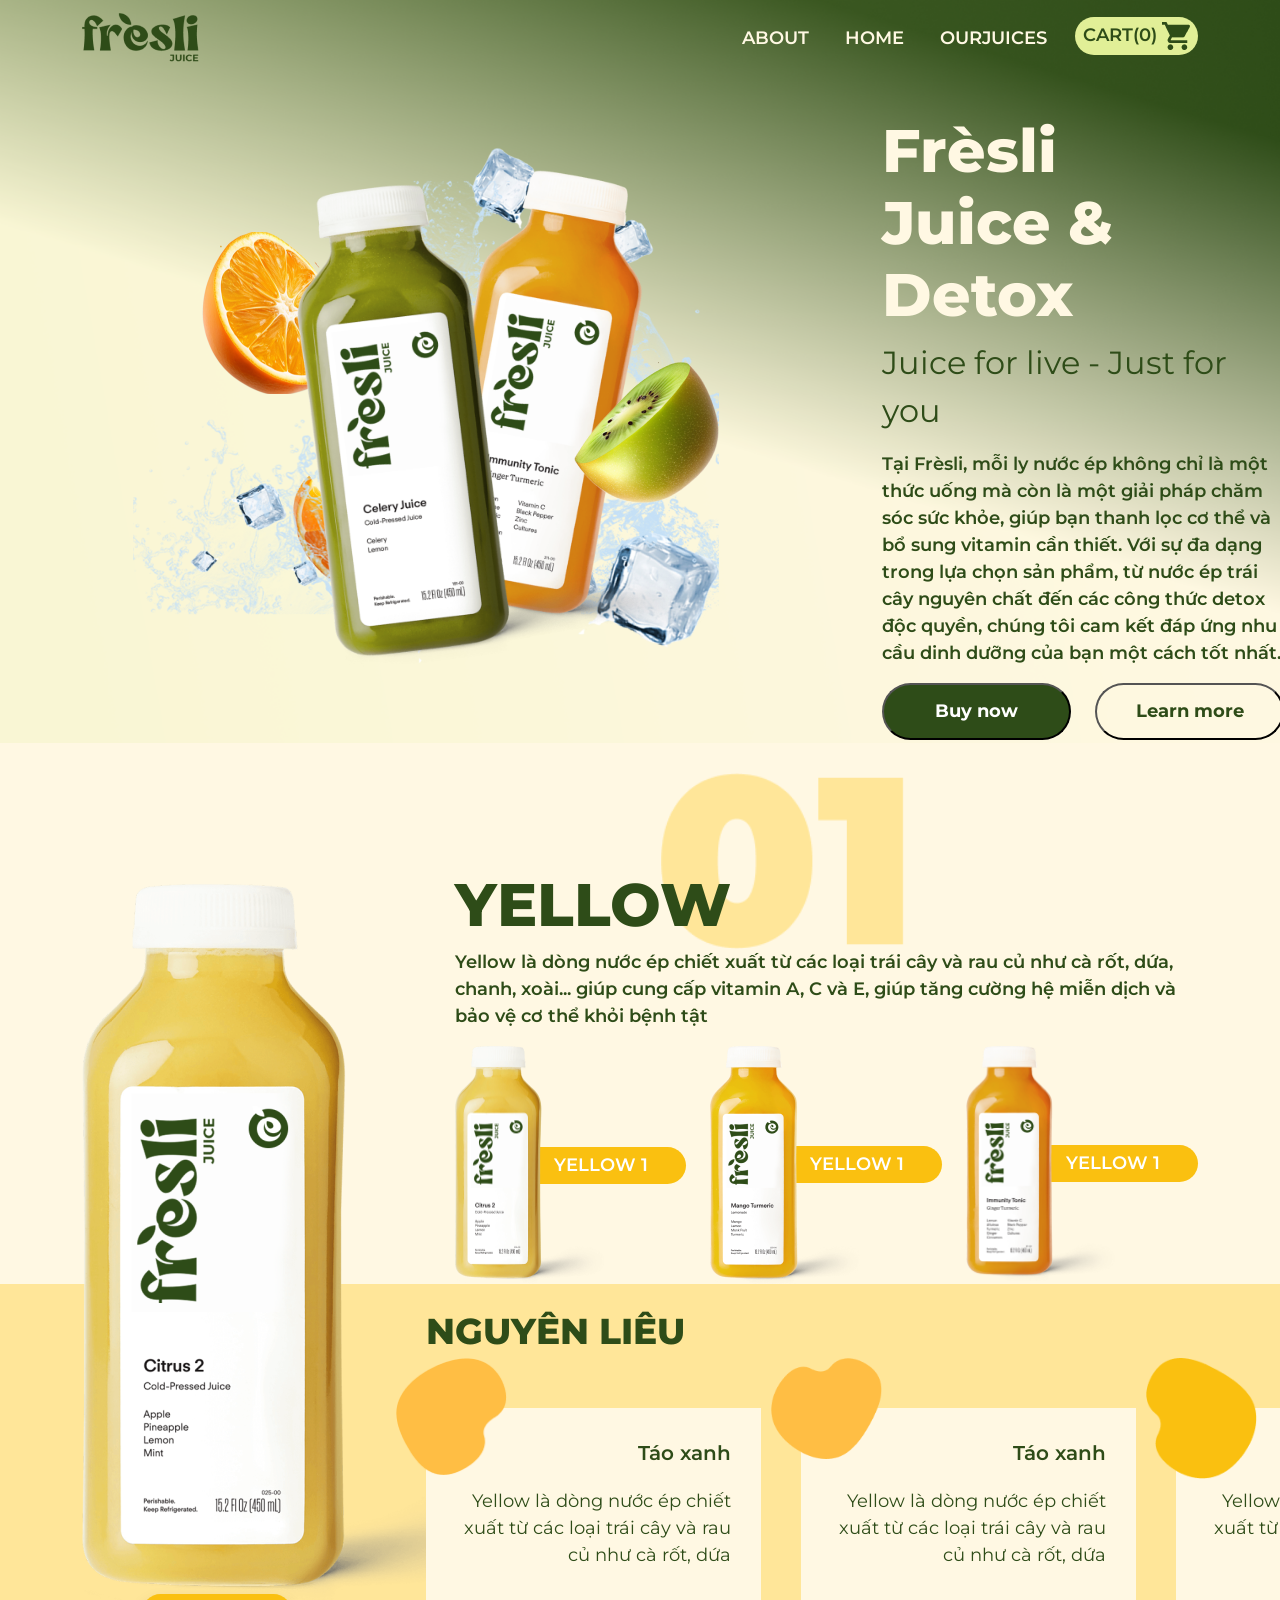
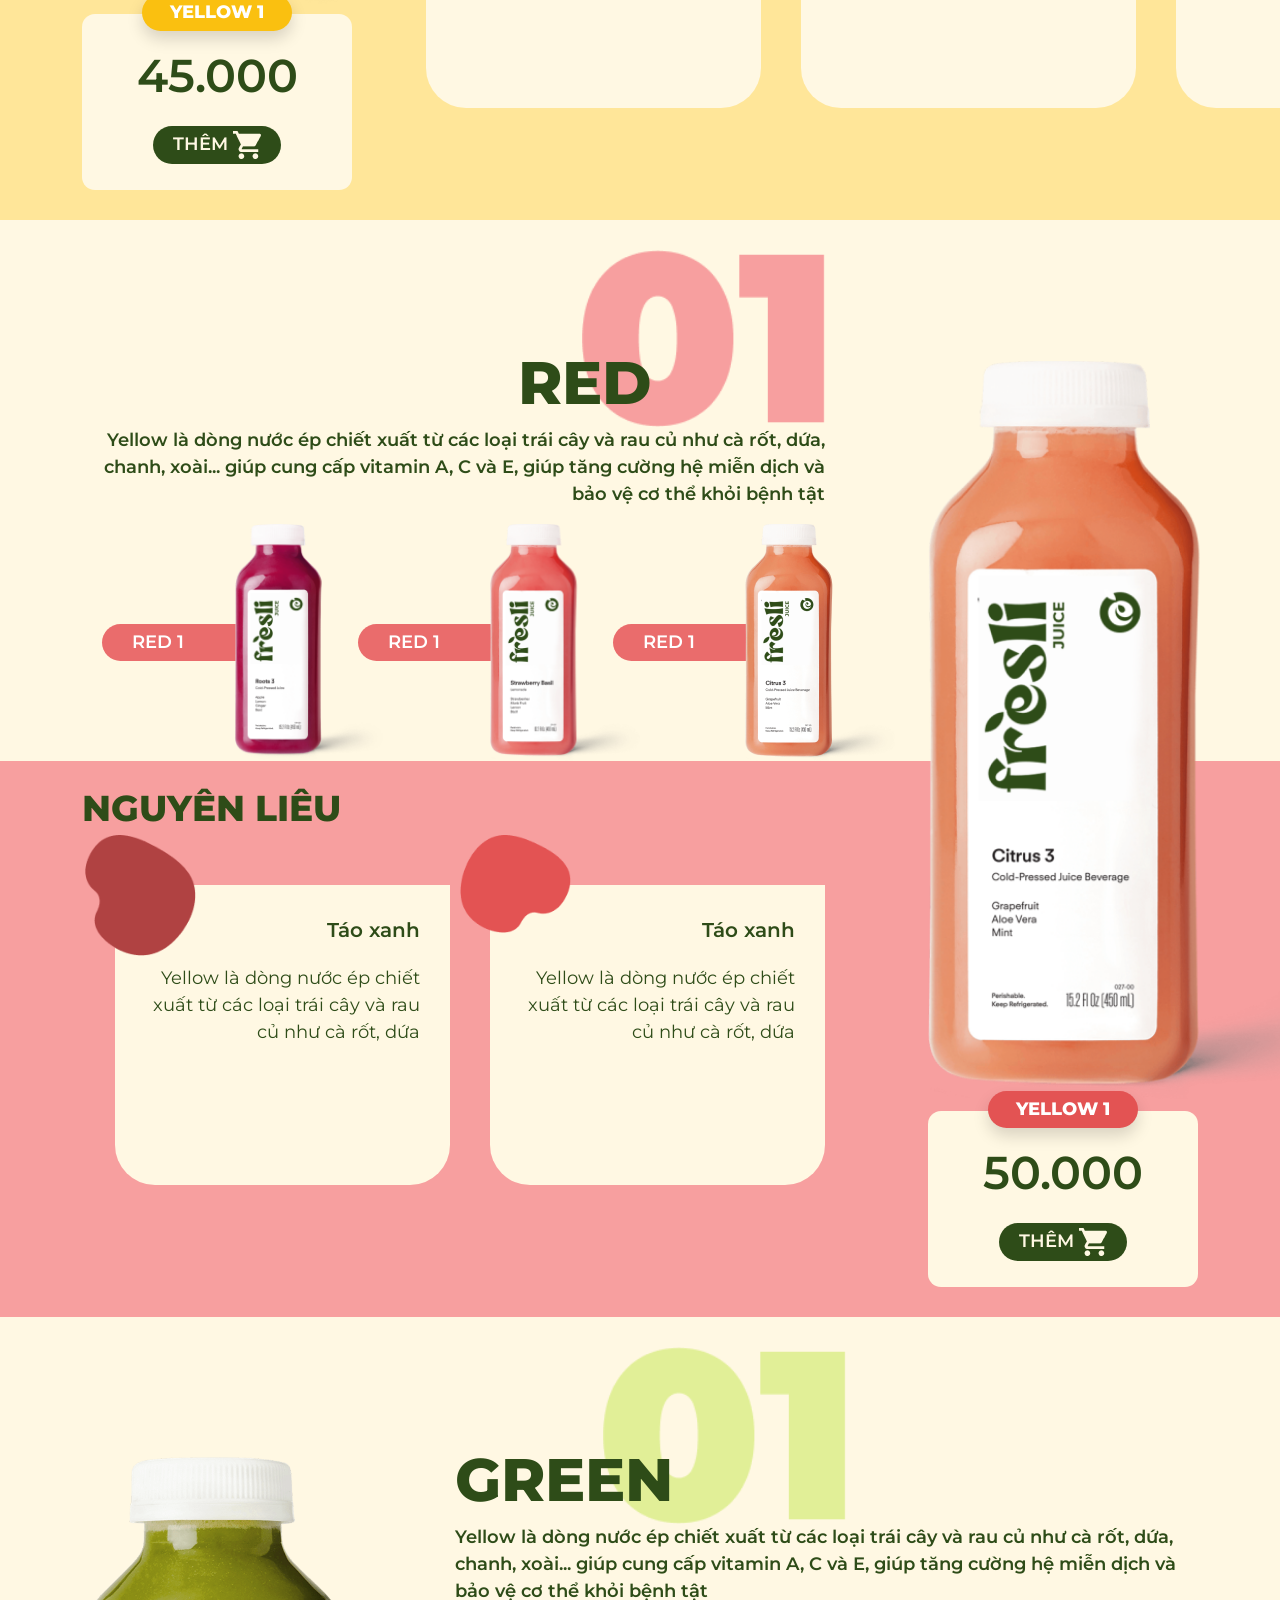
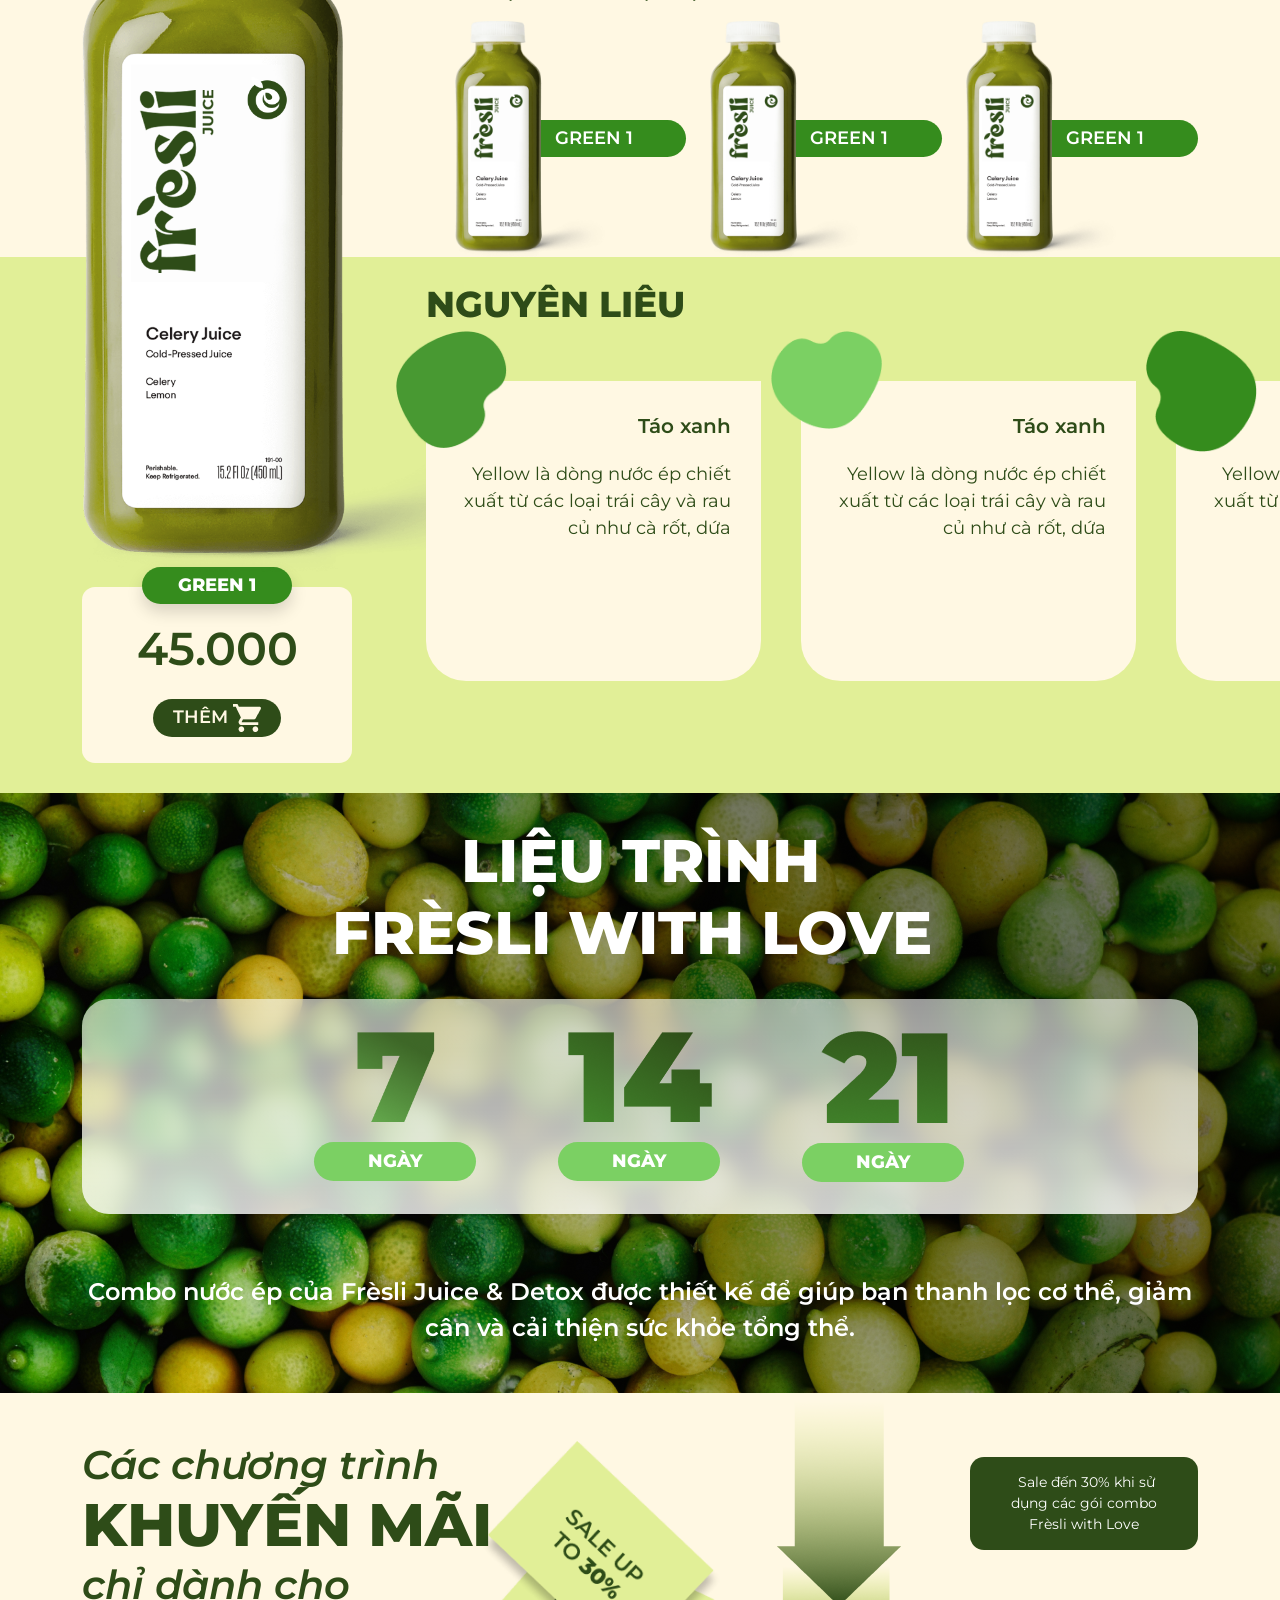
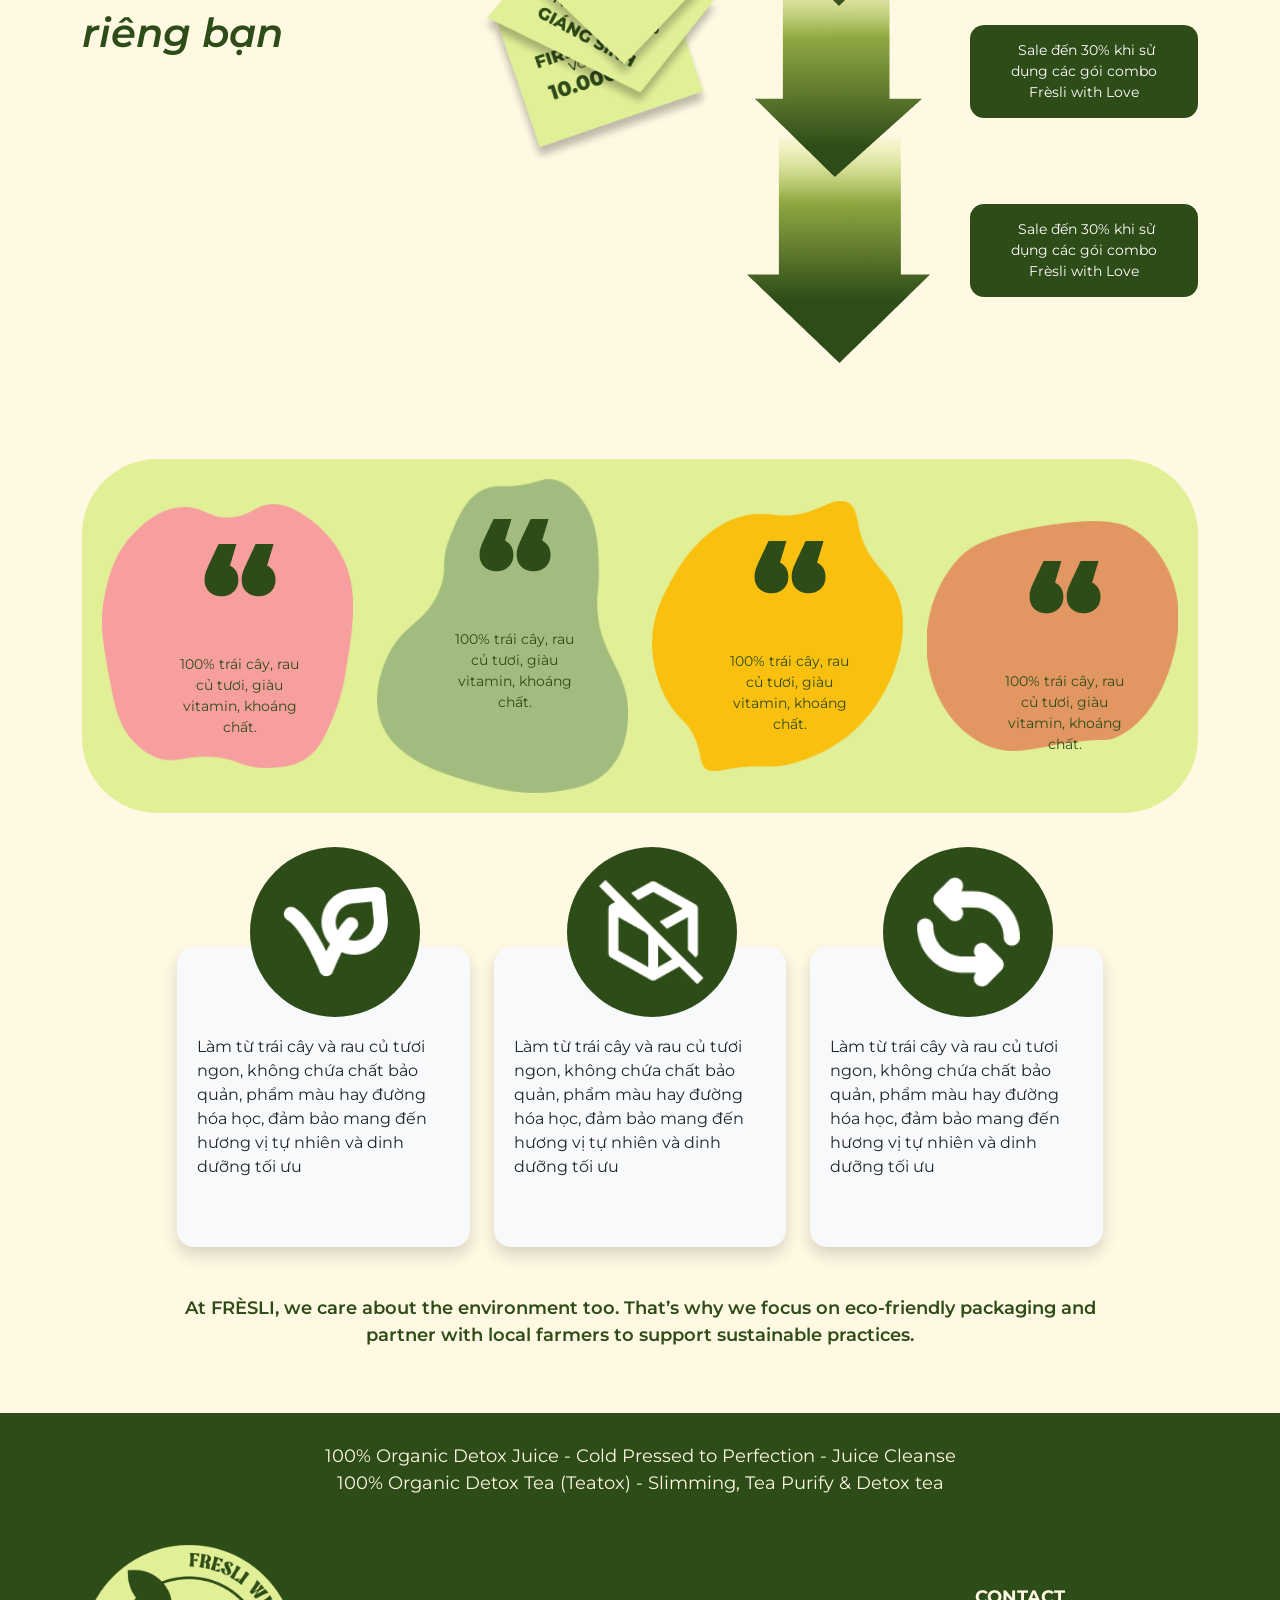
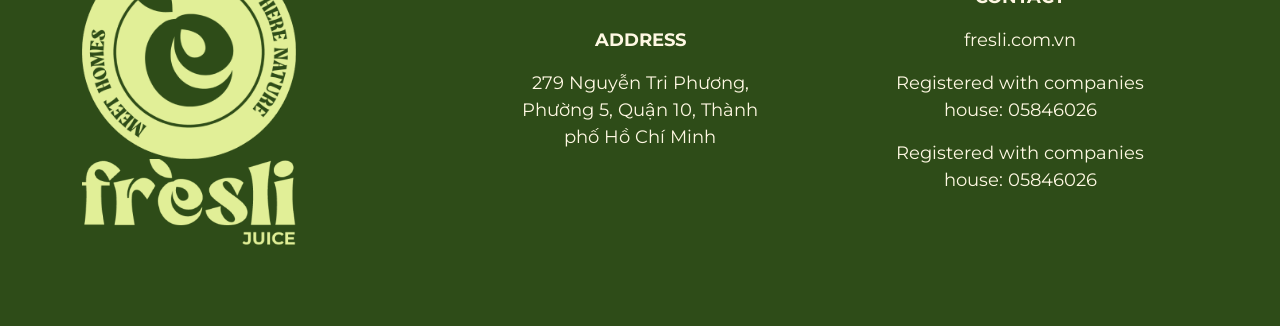
==== index.html @ 0f205dd7 "updated" ====
<!DOCTYPE html>
<html lang="en">
<head>
    <meta charset="UTF-8">
    <meta name="viewport" content="width=device-width, initial-scale=1.0">
    <title>Mỹ phẩm nam</title>
    <link
      href="https://cdnjs.cloudflare.com/ajax/libs/font-awesome/5.13.0/css/all.min.css"
      rel="stylesheet"
    />
    <link
      href="https://cdn.jsdelivr.net/npm/bootstrap@5.3.3/dist/css/bootstrap.min.css"
      rel="stylesheet"
    />
    <script src="https://cdn.jsdelivr.net/npm/bootstrap@5.3.3/dist/js/bootstrap.bundle.min.js"></script>
    <link rel="stylesheet" href="./style.css" />
</head>
<body>
  <header>
    <nav class="navbar navbar-expand-lg">
      <div class="container">
        <a class="navbar-brand" href="#">
          <img width="117" src="images/ic-logo.png">
        </a>
        <button class="navbar-toggler" type="button" data-bs-toggle="collapse" data-bs-target="#navbarSupportedContent" aria-controls="navbarSupportedContent" aria-expanded="false" aria-label="Toggle navigation">
          <span class="navbar-toggler-icon"></span>
        </button>
        <div class="collapse navbar-collapse" id="navbarSupportedContent">
          <ul class="navbar-nav me-auto mb-2 mb-lg-0">
          </ul>
          <form class="d-flex align-items-center">
            <ul class="navbar-nav me-auto mb-2 mb-lg-0">
              <li class="nav-item">
                <a class="nav-link" aria-current="page" href="#">ABOUT</a>
              </li>
              <li class="nav-item">
                <a class="nav-link" aria-current="page" href="#">HOME</a>
              </li>
              <li class="nav-item">
                <a class="nav-link" aria-current="page" href="#">OURJUICES</a>
              </li>
              <li class="nav-item">
                <a class="nav-link cart" aria-current="page" href="#">
                  CART(0) <img width="28" src="images/ic-cart.png"/>
                </a>
              </li>
            </ul>
          </form>
        </div>
      </div>
    </nav>
    <div class="container">
      <div class="banner">
        <div class="position-relative banner-img">
          <img class="img-banner-1" src="images/cam 3.png">
          <img class="img-banner-2" src="images/cam 1 1.png">
          <img class="img-banner-3" src="images/đá 1.png">
          <img class="img-banner-4" src="images/cam-1.png">
          <img class="img-banner-5" src="images/xanh-1.png">
          <img class="img-banner-6" src="images/kiwi 1.png">
        </div>
        <div class="banner-content">
            <h1 class="heading">
              Frèsli <br>
              Juice & Detox
            </h1>
            <p class="title">Juice for live - Just for you</p>
            <p class="text">Tại Frèsli, mỗi ly nước ép không chỉ là một thức uống mà còn là một giải pháp chăm sóc sức khỏe, giúp bạn thanh lọc cơ thể và bổ sung vitamin cần thiết. Với sự đa dạng trong lựa chọn sản phẩm, từ nước ép trái cây nguyên chất đến các công thức detox độc quyền, chúng tôi cam kết đáp ứng nhu cầu dinh dưỡng của bạn một cách tốt nhất.</p>
            <div class="mt-3">
              <div class="d-flex align-items-center justify-content-center">
                <button class="buynow">Buy now</button>
                <button class="ms-4 learnmore">Learn more</button>
              </div>
            </div>
          </div>
      </div>
    </div>
  </header>
  <main>
    <!-- yellow -->
    <section class="bg-primary-default">
      <div class="container">
        <div class="yellow-row">
          <div></div>
          <div class="yellow-right">
            <div class="d-flex align-items-end">
              <h3 class="section-title">YELLOW</h3>
              <img width="243" src="images/01.png">
            </div>
            <p class="text">Yellow là dòng nước ép chiết xuất từ các loại trái cây và rau củ như cà rốt, dứa, chanh, xoài... giúp cung cấp vitamin A, C và E, giúp tăng cường hệ miễn dịch và bảo vệ cơ thể khỏi bệnh tật</p>
            <div class="row">
              <div class="col-md-4">
                <div class="d-flex align-items-center yl-yl-bot">
                  <img class="position-relative" src="images/vàng 1 2.png">
                  <div class="yl-title-text">YELLOW 1</div>
                </div>
              </div>
              <div class="col-md-4">
                <div class="d-flex align-items-center yl-yl-bot">
                  <img class="position-relative" src="images/vàng 3.png">
                  <div class="yl-title-text">YELLOW 1</div>
                </div>
              </div>
              <div class="col-md-4">
                <div class="d-flex align-items-center yl-yl-bot">
                  <img class="position-relative" src="images/cam 8.png">
                  <div class="yl-title-text">YELLOW 1</div>
                </div>
              </div>
            </div>
          </div>
        </div>
      </div>
    </section>
    <section style="background-color: #FFE699;">
      <div  class="container">
        <div class="yellow-row">
          <div class="position-relative">
            <div  class="yl-left-img">
              <img width="454" src="images/vàng 1 1.png">
            </div>
            <div class="yellow-left text">
              <p class="title shadow">YELLOW 1</p>
              <p class="number">45.000</p>
              <p class="yl-cart">THÊM <img width="28" src="images/ic-cart-1.png"></p>
            </div>
          </div>
          <div class="yellow-right-bot">
            <div class="yl-r-b-title">NGUYÊN LIÊU</div>
            <div class="yl-r-b-row">
              <div class="yl-r-b-col">
                <div class="yl-r-b-item position-relative">
                  <img src="images/yl-1.png">
                  <div class="label">Táo xanh</div>
                  <div class="value">
                    Yellow là dòng nước ép chiết xuất từ các loại trái cây và rau củ như cà rốt, dứa
                  </div>
                </div>
              </div>
              <div class="yl-r-b-col">
                <div class="yl-r-b-item position-relative">
                  <img src="images/yl-2.png">
                  <div class="label">Táo xanh</div>
                  <div class="value">
                    Yellow là dòng nước ép chiết xuất từ các loại trái cây và rau củ như cà rốt, dứa
                  </div>
                </div>
              </div>
              <div class="yl-r-b-col">
                <div class="yl-r-b-item position-relative">
                  <img src="images/yl-3.png">
                  <div class="label">Táo xanh</div>
                  <div class="value">
                    Yellow là dòng nước ép chiết xuất từ các loại trái cây và rau củ như cà rốt, dứa
                  </div>
                </div>
              </div>
            </div>
          </div>
        </div>
      </div>
    </section>

    <!-- red -->
    <section class="bg-primary-default">
      <div class="container">
        <div class="red-row">
          <div class="red-right">
            <div class="d-flex align-items-end justify-content-end">
              <h3 class="section-title">RED</h3>
              <img width="243" src="images/01-1.png">
            </div>
            <p class="text text-end">Yellow là dòng nước ép chiết xuất từ các loại trái cây và rau củ như cà rốt, dứa, chanh, xoài... giúp cung cấp vitamin A, C và E, giúp tăng cường hệ miễn dịch và bảo vệ cơ thể khỏi bệnh tật</p>
            <div class="row">
              <div class="col-md-4">
                <div class="d-flex align-items-center justify-content-end rl-rl-bot">
                  <div class="rl-title-text">RED 1</div>
                  <img class="position-relative" src="images/roots3.png">
                </div>
              </div>
              <div class="col-md-4">
                <div class="d-flex align-items-center justify-content-end rl-rl-bot">
                  <div class="rl-title-text">RED 1</div>
                  <img class="position-relative" src="images/hồng.png">
                </div>
              </div>
              <div class="col-md-4">
                <div class="d-flex align-items-center justify-content-end rl-rl-bot">
                  <div class="rl-title-text">RED 1</div>
                  <img class="position-relative" src="images/hồng nhạt (1).png">
                </div>
              </div>
            </div>
          </div>
          <div></div>
        </div>
      </div>
    </section>
    <section style="background-color: #F79F9F;">
      <div  class="container">
        <div class="red-row">
          <div class="red-right-bot">
            <div class="rl-r-b-title">NGUYÊN LIÊU</div>
            <div class="rl-r-b-row">
              <div class="rl-r-b-col">
                <div class="rl-r-b-item position-relative">
                  <img src="images/rl-2.png">
                  <div class="label">Táo xanh</div>
                  <div class="value">
                    Yellow là dòng nước ép chiết xuất từ các loại trái cây và rau củ như cà rốt, dứa
                  </div>
                </div>
              </div>
              <div class="rl-r-b-col">
                <div class="rl-r-b-item position-relative">
                  <img src="images/rl-1.png">
                  <div class="label">Táo xanh</div>
                  <div class="value">
                    Yellow là dòng nước ép chiết xuất từ các loại trái cây và rau củ như cà rốt, dứa
                  </div>
                </div>
              </div>
              <div class="rl-r-b-col">
                <div class="rl-r-b-item position-relative">
                  <div class="label">Táo xanh</div>
                  <div class="value">
                    Yellow là dòng nước ép chiết xuất từ các loại trái cây và rau củ như cà rốt, dứa
                  </div>
                </div>
              </div>
            </div>
          </div>
          <div class="position-relative">
            <div  class="yl-left-img">
              <img width="414" src="images/hồng nhạt.png">
            </div>
            <div class="red-left text">
              <p class="title shadow">YELLOW 1</p>
              <p class="number">50.000</p>
              <p class="yl-cart">THÊM <img width="28" src="images/ic-cart-1.png"></p>
            </div>
          </div>
        </div>
      </div>
    </section>
    
    <!-- green -->
    <section class="bg-primary-default">
      <div class="container">
        <div class="yellow-row">
          <div></div>
          <div class="yellow-right">
            <div class="d-flex align-items-end">
              <h3 class="section-title">GREEN</h3>
              <img width="243" src="images/01-2.png">
            </div>
            <p class="text">Yellow là dòng nước ép chiết xuất từ các loại trái cây và rau củ như cà rốt, dứa, chanh, xoài... giúp cung cấp vitamin A, C và E, giúp tăng cường hệ miễn dịch và bảo vệ cơ thể khỏi bệnh tật</p>
            <div class="row">
              <div class="col-md-4">
                <div class="d-flex align-items-center yl-yl-bot">
                  <img class="position-relative" src="images/xanh 1.png">
                  <div class="gr-title-text">GREEN 1</div>
                </div>
              </div>
              <div class="col-md-4">
                <div class="d-flex align-items-center yl-yl-bot">
                  <img class="position-relative" src="images/xanh 1.png">
                  <div class="gr-title-text">GREEN 1</div>
                </div>
              </div>
              <div class="col-md-4">
                <div class="d-flex align-items-center yl-yl-bot">
                  <img class="position-relative" src="images/xanh 1.png">
                  <div class="gr-title-text">GREEN 1</div>
                </div>
              </div>
            </div>
          </div>
        </div>
      </div>
    </section>
    <section style="background-color: #E1EF97;">
      <div  class="container">
        <div class="yellow-row">
          <div class="position-relative">
            <div  class="yl-left-img">
              <img width="454" src="images/xanh 1.png">
            </div>
            <div class="yellow-left text">
              <p class="title shadow" style="background-color: #358C1D;">GREEN 1</p>
              <p class="number">45.000</p>
              <p class="yl-cart">THÊM <img width="28" src="images/ic-cart-1.png"></p>
            </div>
          </div>
          <div class="yellow-right-bot">
            <div class="yl-r-b-title">NGUYÊN LIÊU</div>
            <div class="yl-r-b-row">
              <div class="yl-r-b-col">
                <div class="yl-r-b-item position-relative">
                  <img src="images/gr-1.png">
                  <div class="label">Táo xanh</div>
                  <div class="value">
                    Yellow là dòng nước ép chiết xuất từ các loại trái cây và rau củ như cà rốt, dứa
                  </div>
                </div>
              </div>
              <div class="yl-r-b-col">
                <div class="yl-r-b-item position-relative">
                  <img src="images/gr-2.png">
                  <div class="label">Táo xanh</div>
                  <div class="value">
                    Yellow là dòng nước ép chiết xuất từ các loại trái cây và rau củ như cà rốt, dứa
                  </div>
                </div>
              </div>
              <div class="yl-r-b-col">
                <div class="yl-r-b-item position-relative">
                  <img src="images/gr-3.png">
                  <div class="label">Táo xanh</div>
                  <div class="value">
                    Yellow là dòng nước ép chiết xuất từ các loại trái cây và rau củ như cà rốt, dứa
                  </div>
                </div>
              </div>
            </div>
          </div>
        </div>
      </div>
    </section>
    <section>
      <div class="bg-love">
        <div class="container">
          <h2>Liệu trình <br>
            Frèsli with Love </h2>
            <div class="love-w">
              <div class="love-w-row">
                <div class="love-w-col text-center">
                  <div class="date-number">
                    <img src="images/7.png">
                  </div>
                  <div class="date-txt">NGÀY</div>
                </div>
                <div class="love-w-col text-center">
                  <div class="date-number">
                    <img src="images/14.png"></div>
                  <div class="date-txt">NGÀY</div>
                </div>
                <div class="love-w-col text-center">
                  <div class="date-number">
                    <img src="images/21.png"></div>
                  <div class="date-txt">NGÀY</div>
                </div>
              </div>
            </div>
          <p>Combo nước ép của Frèsli Juice & Detox được thiết kế để giúp bạn thanh lọc cơ thể, giảm cân và cải thiện sức khỏe tổng thể.</p>

        </div>
      </div>
    </section>
    <section style="background-color: #FFF8E3;">
      <div class="container pt-5 pb-5">
        <div class="row">
          <div class="col-md-7 d-flex justify-content-between">
            <h2 class="sale-title">
              Các chương trình <br>
              <span>khuyến mãi </span><br>
              chỉ dành cho <br>
              riêng bạn
            </h2>
              <div class="position-relative sale-img">
              <img class="sale-1" src="images/Group 88.png">
              <img class="sale-2" src="images/Group 89.png">
              <img class="sale-3" src="images/Group 90.png">
            </div>
          </div>
          <div class="col-md-5">
            <div class="sale-right-item">
              <div class="text-center">
                <img class="position-relative" style="z-index: 3;" width="124" src="images/Vector (5).png">
              </div>
              <div class="content">
                 Sale đến 30% khi sử dụng các gói combo Frèsli with Love
              </div>
            </div>
            <div class="sale-right-item">
              <div class="text-center">
                <img class="position-relative" style="z-index: 2;" width="167" src="images/Vector (6).png">
              </div>
              <div class="content">
                 Sale đến 30% khi sử dụng các gói combo Frèsli with Love
              </div>
            </div>
            <div class="sale-right-item">
              <div class="text-center">
                <img class="position-relative" style="z-index: 1;" width="183" src="images/Vector (7).png">
              </div>
              <div class="content">
                 Sale đến 30% khi sử dụng các gói combo Frèsli with Love
              </div>
            </div>
          </div>
        </div>
      </div>
    </section>
    <section class="pt-5" style="background-color: #FFF8E3;">
      <div class="container">
        <section style="background-color: #E1EF97; border-radius: 75px; padding: 20px;">
          <div class="row align-items-center">
            <div class="col-lg-3 col-md-6 position-relative">
              <div class="img-phay">
                <img src="images/phay.png">
              </div>
              <img width="100%" src="images/box 1@4x.png">
              <div class="content-phay">
                <p>100% trái cây, rau củ tươi, giàu vitamin, khoáng chất.</p>
              </div>
            </div>
            <div class="col-lg-3 col-md-6 position-relative">
              <div class="img-phay">
                <img src="images/phay.png">
              </div>
              <img width="100%" src="images/box 2@4x.png">
              <div class="content-phay">
                <p>100% trái cây, rau củ tươi, giàu vitamin, khoáng chất.</p>
              </div>
            </div>
            <div class="col-lg-3 col-md-6 position-relative">
              <div class="img-phay">
                <img src="images/phay.png">
              </div>
              <img width="100%" src="images/box 3@4x.png">
              <div class="content-phay">
                <p>100% trái cây, rau củ tươi, giàu vitamin, khoáng chất.</p>
              </div>
            </div>
            <div class="col-lg-3 col-md-6 position-relative">
              <div class="img-phay">
                <img src="images/phay.png">
              </div>
              <img width="100%" src="images/box 4@4x.png">
              <div class="content-phay">
                <p>100% trái cây, rau củ tươi, giàu vitamin, khoáng chất.</p>
              </div>
            </div>
          </div>
        </section>
        
        <div class="row box">
          <div class="col-md-1"></div>
          <div class="col-md-10">
            <div class="row">
              <div class="col-md-4">
                <div class="box-item shadow position-relative bg-light">
                  <div class="box-img">
                    <img width="105" src="images/Group.png" />
                  </div>
                  <div class="box-content">
                    <p>Làm từ trái cây và rau củ tươi ngon, không chứa chất bảo quản, phẩm màu hay đường hóa học, đảm bảo mang đến hương vị tự nhiên và dinh dưỡng tối ưu</p>
                  </div>
                </div>
              </div>
              <div class="col-md-4">
                <div class="box-item shadow position-relative bg-light">
                  <div class="box-img">
                    <img width="105" src="images/Vector (8).png" />
                  </div>
                  <div class="box-content">
                    <p>Làm từ trái cây và rau củ tươi ngon, không chứa chất bảo quản, phẩm màu hay đường hóa học, đảm bảo mang đến hương vị tự nhiên và dinh dưỡng tối ưu</p>
                  </div>
                </div>
              </div>
              <div class="col-md-4">
                <div class="box-item shadow position-relative bg-light">
                  <div class="box-img">
                    <img width="105" src="images/Vector (9).png" />
                  </div>
                  <div class="box-content">
                    <p>Làm từ trái cây và rau củ tươi ngon, không chứa chất bảo quản, phẩm màu hay đường hóa học, đảm bảo mang đến hương vị tự nhiên và dinh dưỡng tối ưu</p>
                  </div>
                </div>
              </div>
            </div>
            <p class="text text-center mt-5 pb-5">
              At FRÈSLI, we care about the environment too. That’s why we focus on eco-friendly packaging and <br> partner with local farmers to support sustainable practices.
            </p>
          </div>
          <div class="col-md-1"></div>
        </div>
      </div>
    </section>
  </main>
  <footer>
    <div class="container">
      <div class="title text-center">
        100% Organic Detox Juice - Cold Pressed to Perfection - Juice Cleanse<br>
        100% Organic Detox Tea (Teatox) - Slimming, Tea Purify & Detox tea
      </div>
      <div class="row align-items-center mt-5 mb-5">
        <div class="col-md-4">
          <img width="60%" src="images/Intersect.png">
          <img width="60%" src="images/logo full.png">
        </div>
        <div class="col-md-4 col-6">
          <p class="text-center"><b>ADDRESS</b></p>
          <p class="text-center">
            279 Nguyễn Tri Phương, <br>Phường 5, Quận 10, Thành <br>phố Hồ Chí Minh
          </p>
        </div>
        <div class="col-md-4 col-6">
          <p class="text-center"><b>CONTACT</b></p>
          <p class="text-center">
            fresli.com.vn
          </p>
          <p class="text-center">
            Registered with companies <br> house: 05846026
          </p>
          <p class="text-center">
            Registered with companies <br> house: 05846026
          </p>
        </div>
      </div>
    </div>
  </footer>
</body>
</html>
---- style.css ----
@import url('https://fonts.googleapis.com/css2?family=Dancing+Script&family=Montserrat:ital,wght@0,100..900;1,100..900&display=swap');
*{
    font-family: "Montserrat", sans-serif;
    margin: 0;
    padding: 0;
}
header {
    background-image: url(images/Rectangle\ 1.png);
    background-size: cover;
    background-repeat: no-repeat;
}
.navbar {
    position: absolute;
    width: 100%;
    top: 0;
    left: 0;
    right: 0;
    background-color: transparent !important;
}
.nav-link {
    color: #FFF8E3;
    font-size: 18px;
    margin-left: 20px;
    font-weight: 600;
}
.nav-link.cart {
    background: #E1EF97;
    border-radius: 40px;
    color: #2E4C18;
    padding: 5px 30px;
    display: block;
}
.banner {
    display: grid;
    align-items: center;
    grid-template-columns: 800px 1fr;
    padding-top: 10%;
}
.banner-img {
    width: 727px;
    height: 631px;
    gap: 20px;
}

.img-banner-1 {
    width: 146px;
    height: auto;
    position: absolute;
    top: 120px;
    left: 120px;
    z-index: 1;
    transition: .5s;
}
.img-banner-2 {
    width: 111px;
    height: auto;
    position: absolute;
    bottom: 140px;
    left: 200px;
    z-index: 2;
    transition: .5s;
}
.img-banner-3 {
    width: 624px;
    height: auto;
    position: absolute;
    top: 20px;
    left: 32px;
    z-index: 3;
    transition: .5s;
}
.img-banner-4 {
    width: 359px;
    height: auto;
    position: absolute;
    top: 50px;
    right: 30px;
    z-index: 4;
    transition: .5s;
}
.img-banner-5 {
    width: 360px;
    height: auto;
    position: absolute;
    top: 50px;
    left: 200px;
    z-index: 5;
    transition: .5s;
}
.img-banner-6 {
    width: 145px;
    height: auto;
    position: absolute;
    top: 250px;
    right: 90px;
    z-index: 6;
    transition: .5s;
}

.banner-content .heading {
    font-size: 60px;
    color: #FFF8E3;
    font-weight: 800;
}

.banner-content .title {
    font-size: 32px;
    color: #2E4C18;
}

.text {
    font-size: 18px;
    color: #2E4C18;
    font-weight: 600;
}
@media screen and (min-width: 1200px) {
    .container {
        width: 1440px;
    }
}

.buynow {
    font-size: 18px;
    font-weight: bold;
    width: 189px;
    height: 57px;
    color: #fff;
    background-color: #2E4C18;
    border-radius: 40px;
}
.learnmore {
    font-size: 18px;
    font-weight: bold;
    width: 189px;
    height: 57px;
    color: #2E4C18;
    background-color: transparent;
    border-radius: 40px;
    border: 3px solid 2E4C18;
}

.bg-primary-default {
    background-color: #FFF8E3;
}

.yellow-row {
    display: grid;
    grid-template-columns: 270px 1fr;
    gap: 20px;
}

.section-title {
    font-size: 60px;
    color: #2E4C18;
    font-weight: 800;
}

.yellow-row .section-title {
    margin-right: -70px;
    position: relative;
}

.yellow-right {
    padding-left: 10%;
    padding-top: 30px;
}

.yl-title-text {
    background-color: #FAC010;
    color: #fff;
    font-size: 18px;
    font-weight: 600;
    padding: 5px 30px;
    border-top-right-radius: 40px;
    border-bottom-right-radius: 40px;
    width: 162px !important;
    margin-left: -80px;
}

.yl-yl-bot img {
    width: 150px;
    transition: .5s;
}

.yl-yl-bot:hover img {
    cursor: pointer;
    transform: rotate(15deg);
}

.yl-left-img {
    position: absolute;
    left: 0;
    top: -400px;
    height: 200px;
}
.yellow-left {
    margin-top: 330px;
    background-color: #fff8e3;
    border-radius: 13px;
    padding: 10px 20px;
    text-align: center;
    margin-bottom: 30px;
}

.yellow-left .title {
    background-color: #FAC010;
    font-size: 18px;
    font-weight: 800;
    padding: 5px 20px;
    border-radius: 40px;
    width: 150px;
    margin: auto;
    margin-top: -30px;
    color: #fff;
}

.yellow-left .number {
    font-size: 46px;
    font-weight: 600;
    display: inline-block;
    color: #2E4C18;
    margin-top: 10px;
}

.yellow-left .yl-cart {
    display: inline-block;
    background: #2E4C18;
    color: #FFF8E3;
    font-size: 18px;
    font-weight: 600;
    padding: 5px 20px;
    border-radius: 40px;
}
.yl-r-b-title {
    font-size: 36px;
    font-weight: 800;
    color: #2E4C18;
    padding-top: 20px;
}
.yl-r-b-item {
    background-color: #fff8e3;
    padding: 30px;
    margin-top: 50px;
    height: 300px;
    border-top-left-radius: 40px;
    border-bottom-left-radius: 40px;
    border-bottom-right-radius: 40px;
}
.yl-r-b-title {
    padding-left: 5%;
}

.yl-r-b-item img{
    position: absolute;
    top: -50px;
    left: -30px;
    width: 111px;
}

.yl-r-b-item .label {
    color: #2E4C18;
    font-size: 20px;
    font-weight: 600;
    margin-bottom: 20px;
    text-align: end;
}
.yl-r-b-item .value {
    color: #2E4C18;
    font-size: 18px;
    text-align: end;
}
.yl-r-b-row {
    padding-left: 5%;
    position: relative;
    display: grid;
    grid-template-columns: 335px 335px 335px;
    overflow: hidden;
    gap: 40px;
}

.red-row {
    display: grid;
    grid-template-columns: 1fr 270px;
    gap: 20px;
}

.red-row .section-title {
    margin-right: -70px;
    position: relative;
}



.rl-rl-bot img {
    width: 150px;
    transition: .5s;
}

.rl-rl-bot:hover img {
    cursor: pointer;
    transform: rotate(-15deg);
}

.rl-title-text {
    background-color: #EA6C6C;
    color: #fff;
    font-size: 18px;
    font-weight: 600;
    padding: 5px 30px;
    border-top-left-radius: 40px;
    border-bottom-left-radius: 40px;
    width: 162px !important;
    margin-right: -30px;
}

.red-right {
    padding-right: 10%;
    padding-top: 30px;
}

.rl-rl-bot {
    margin-right: -70px;
}


.red-row {
    display: grid;
    grid-template-columns: 1fr 270px;
    gap: 20px;
}

.rl-r-b-title {
    font-size: 36px;
    font-weight: 800;
    color: #2E4C18;
    padding-top: 20px;
    text-align: end;
    padding-right: 10%;
}

.rl-r-b-row {
    padding-right: 10%;
    position: relative;
    display: grid;
    grid-template-columns: 335px 335px 335px;
    overflow: hidden;
    gap: 40px;
}

.red-right-bot {
    overflow: hidden;
    gap: 40px;
    direction: rtl;
}
.rl-r-b-item {
    background-color: #fff8e3;
    padding: 30px;
    margin-top: 50px;
    height: 300px;
    border-top-left-radius: 40px;
    border-bottom-left-radius: 40px;
    border-bottom-right-radius: 40px;
}

.rl-r-b-item img {
    position: absolute;
    top: -50px;
    left: -30px;
    width: 111px;
}

.rl-r-b-item .label {
    color: #2E4C18;
    font-size: 20px;
    font-weight: 600;
    margin-bottom: 20px;
    text-align: right;
}

.rl-r-b-item .value {
    color: #2E4C18;
    font-size: 18px;
    text-align: right;
}

.red-left {
    margin-top: 350px;
    background-color: #fff8e3;
    border-radius: 13px;
    padding: 10px 20px;
    text-align: center;
    margin-bottom: 30px;
}

.red-left .title {
    background-color: #E35353;
    font-size: 18px;
    font-weight: 800;
    padding: 5px 20px;
    border-radius: 40px;
    width: 150px;
    margin: auto;
    margin-top: -30px;
    color: #fff;
}

.red-left .number {
    font-size: 46px;
    font-weight: 600;
    display: inline-block;
    color: #2E4C18;
    margin-top: 10px;
}

.red-left .yl-cart {
    display: inline-block;
    background: #2E4C18;
    color: #FFF8E3;
    font-size: 18px;
    font-weight: 600;
    padding: 5px 20px;
    border-radius: 40px;
}

.gr-title-text {
    background-color: #358C1D;
    color: #fff;
    font-size: 18px;
    font-weight: 600;
    padding: 5px 30px;
    border-top-right-radius: 40px;
    border-bottom-right-radius: 40px;
    width: 162px !important;
    margin-left: -80px;
}

.bg-love {
    width: 100%;
    height: 600px;
    background-image: url(images/bg-love.png);
    background-size: cover;
    background-repeat: no-repeat;
    display: flex;
    align-items: center;
    justify-content: center;
}

.bg-love h2 {
    font-size: 60px;
    font-weight: 800;
    color: #fff;
    text-align: center;
    text-transform: uppercase;
}


.bg-love p {
    font-size: 24px;
    font-weight: 600;
    color: #fff;
    text-align: center;
    padding-top: 30px;
}

.love-w {
    background: linear-gradient(
      rgba(255, 255, 255, 0.6) 0%, 
      rgba(255, 255, 255, 0.8) 100%
    );
    border-radius: 27px;
    backdrop-filter: blur(10px); 

}

.love-w-row {
    display: flex;
    align-items: center;
    justify-content: center;
    gap: 80px;
    height: 215px;
    margin: 30px 0;
}

.love-w-col .date-number {
    width: 164px;
}


.love-w-col .date-txt {
    width: 162px;
    height: 39px;
    display: flex;
    align-items: center;
    justify-content: center;
    font-size: 18px;
    border-radius: 40px;
    background-color: #7BD063;
    color: #fff;
    font-weight: 800;
    margin-top: 20px;
}

.sale-title {
    color: #2E4C18;
    font-size: 40px;
    font-weight: 600;
    font-style: italic;
}

.sale-title span {
    color: #2E4C18;
    font-size: 60px;
    font-weight: 800;
    font-style: normal;
    text-transform: uppercase;
}

.sale-right-item {
    display: grid;
    grid-template-columns: 183px 1fr;
    text-align: center;
    align-items: center;
    gap: 40px;
    margin-top: -40px;
}
.sale-right-item .content {
    font-size: 14px;
    color: #fff;
    padding: 15px 30px;
    background-color: #2E4C18;
    border-radius: 14px;
}

.sale-1 {
    position: absolute;
    top: 0;
    right: 0;
    width: 245px;
    z-index: 3;
    transition: .5s;
}

.sale-2 {
    position: absolute;
    top: 50px;
    right: 0;
    width: 245px;
    z-index: 2;
    transition: .5s;
}

.sale-3 {
    position: absolute;
    top: 100px;
    right: 0;
    width: 245px;
    z-index: 1;
    transition: .5s;
}

.sale-img {
    cursor: pointer;
}

.sale-img:hover .sale-2 {
    top: 130px;
}

.sale-img:hover .sale-3 {
    top: 250px;
}

.img-phay {
    position: absolute;
    width: 100%;
    text-align: center;
    top: 40px;
    display: flex;
    align-items: center;
    justify-content: center;
}

.content-phay {
    position: absolute;
    width: 100%;
    text-align: center;
    top: 150px;
    display: flex;
    align-items: center;
    justify-content: center;
    font-size: 14px;
    color: #2E4C18;
    margin: auto;
}

.content-phay p{
    width: 50%;
    text-align: center;
    font-size: 14px;
    color: #2E4C18;
    margin: auto;
}
.box-item {
    
    border-radius: 17px;
}
.box-content {
    height: 300px;
    padding: 20px;
    display: flex;
    justify-content: center;
    padding-top: 30%;
}

.box-img {
    width: 170px;
    height: 170px;
    background-color: #2E4C18;
    border-radius: 50%;
    display: flex;
    align-items: center;
    justify-content: center;
    position: absolute;
    top: -100px;
    left: 25%;
}

.box {
    margin-top: 12%;
}

footer {
    background-color: #2E4C18;
    padding: 30px 0;
    color: #FFF8E3;
    font-size: 18px;
}
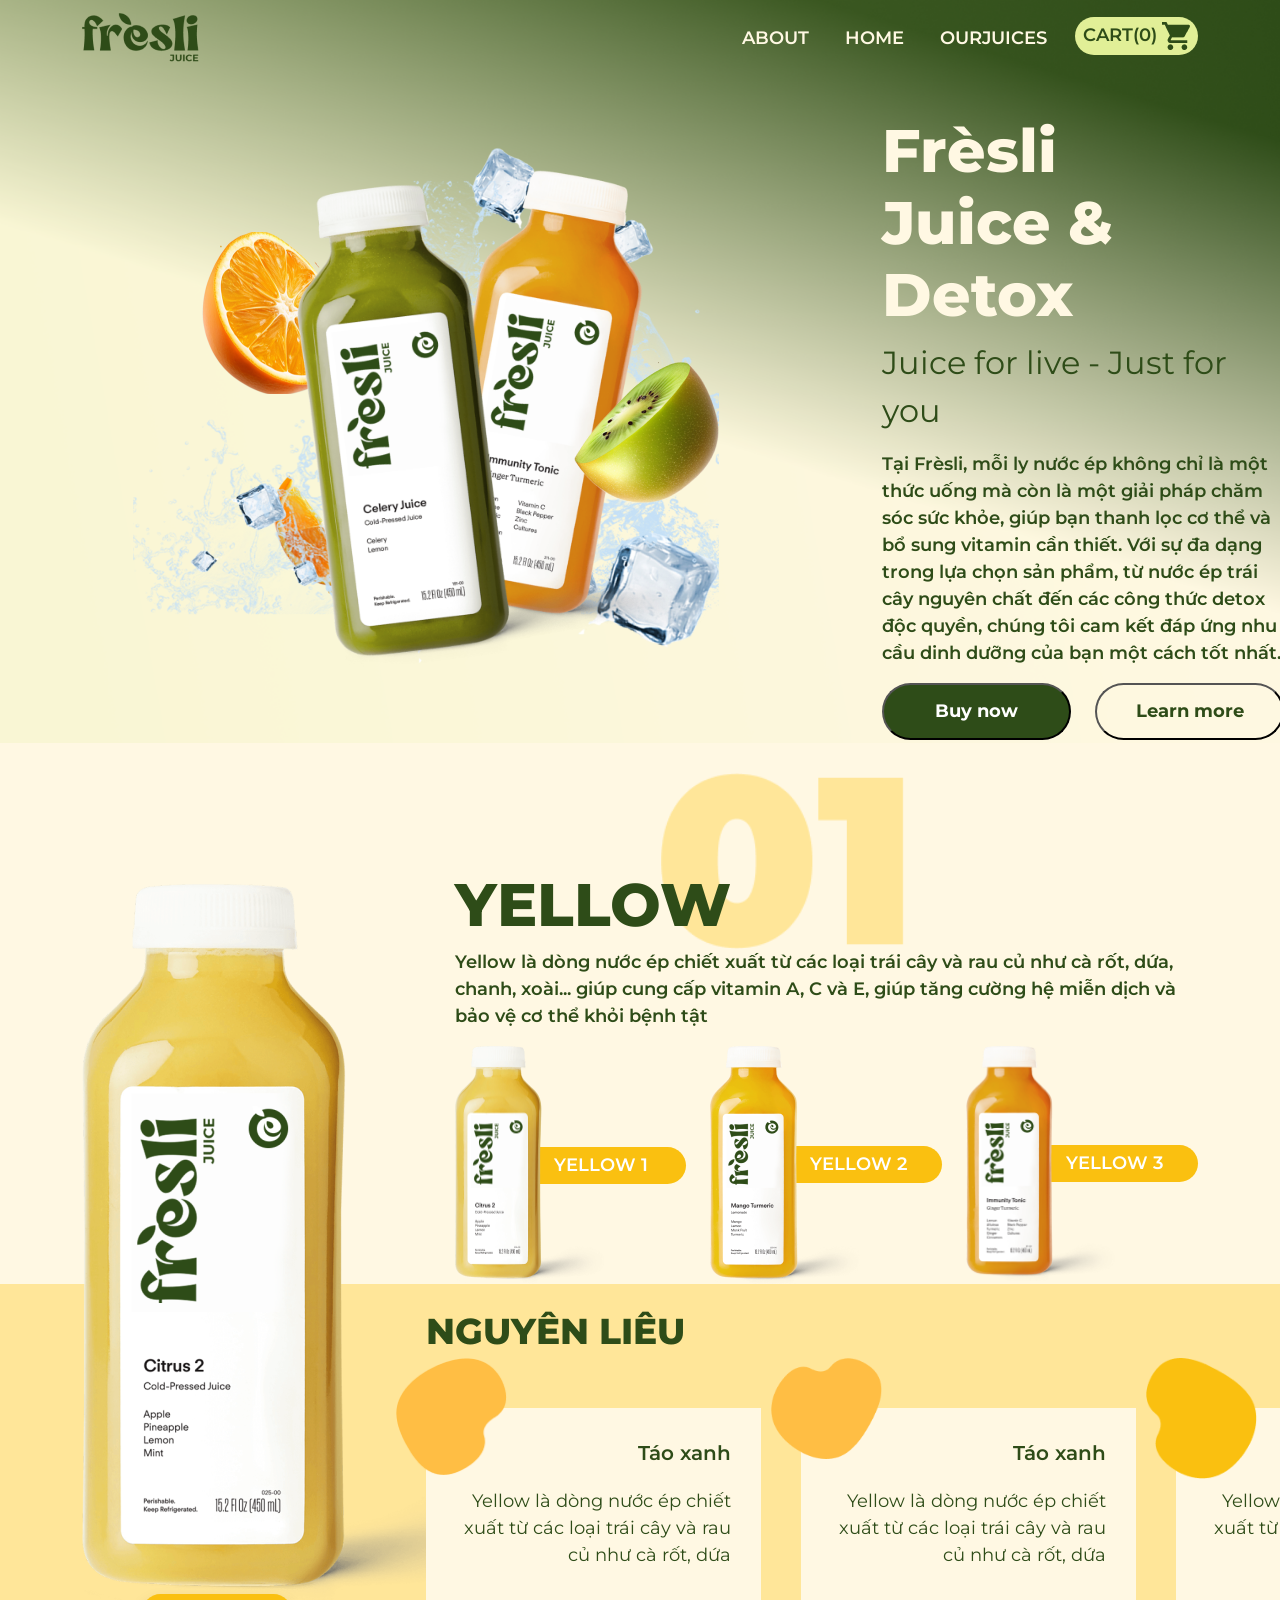
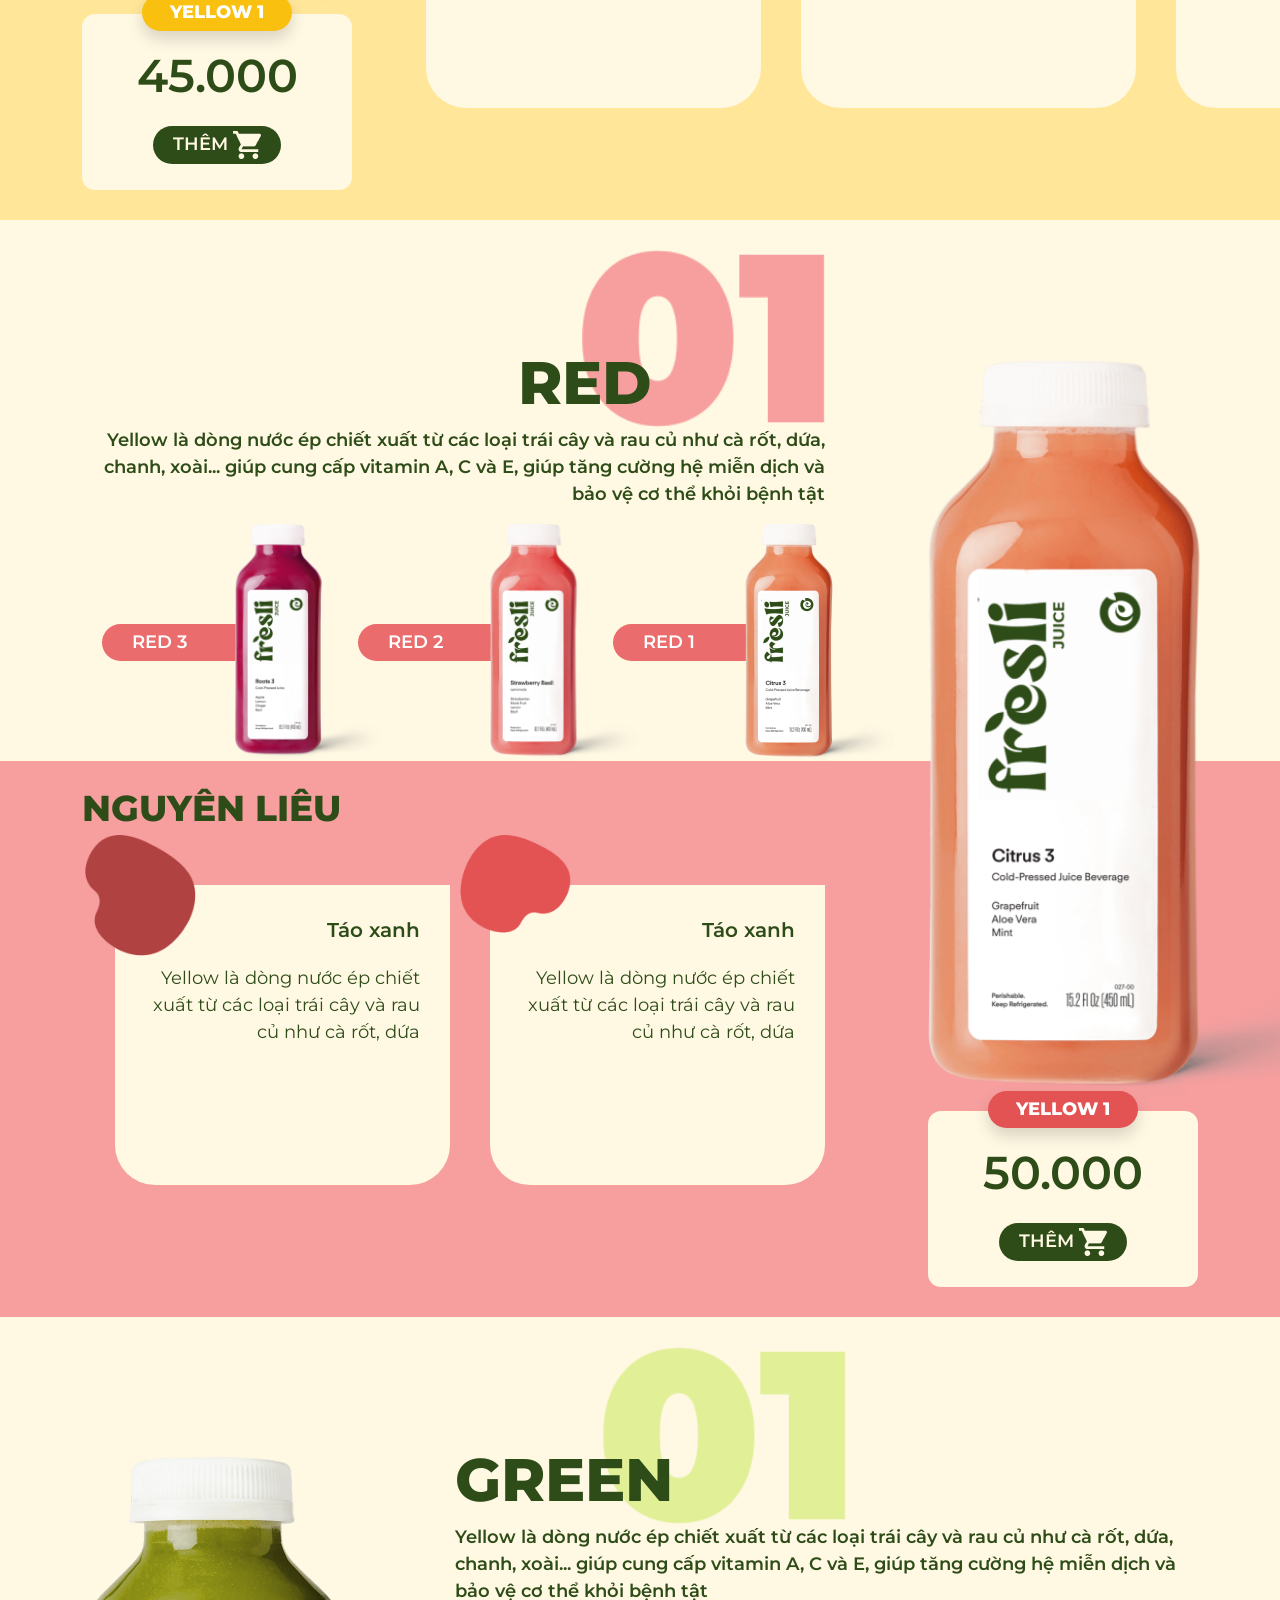
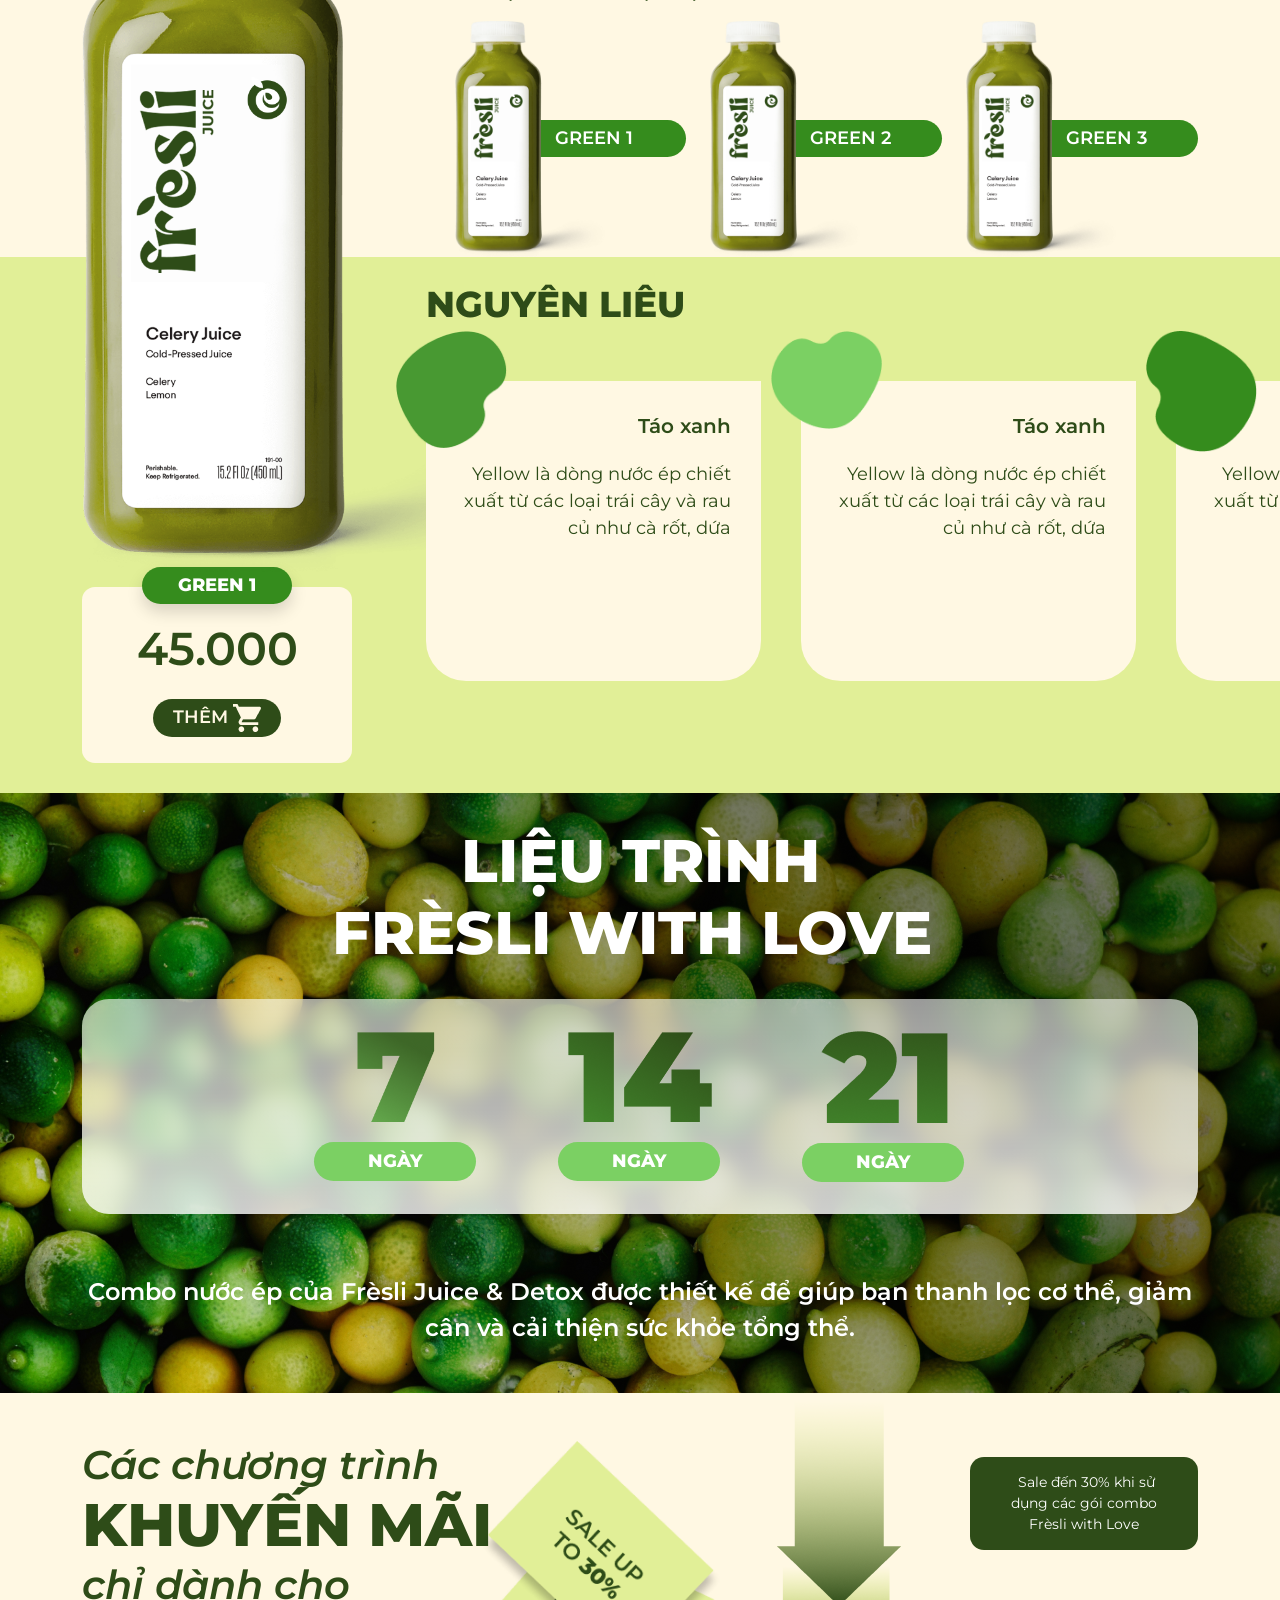
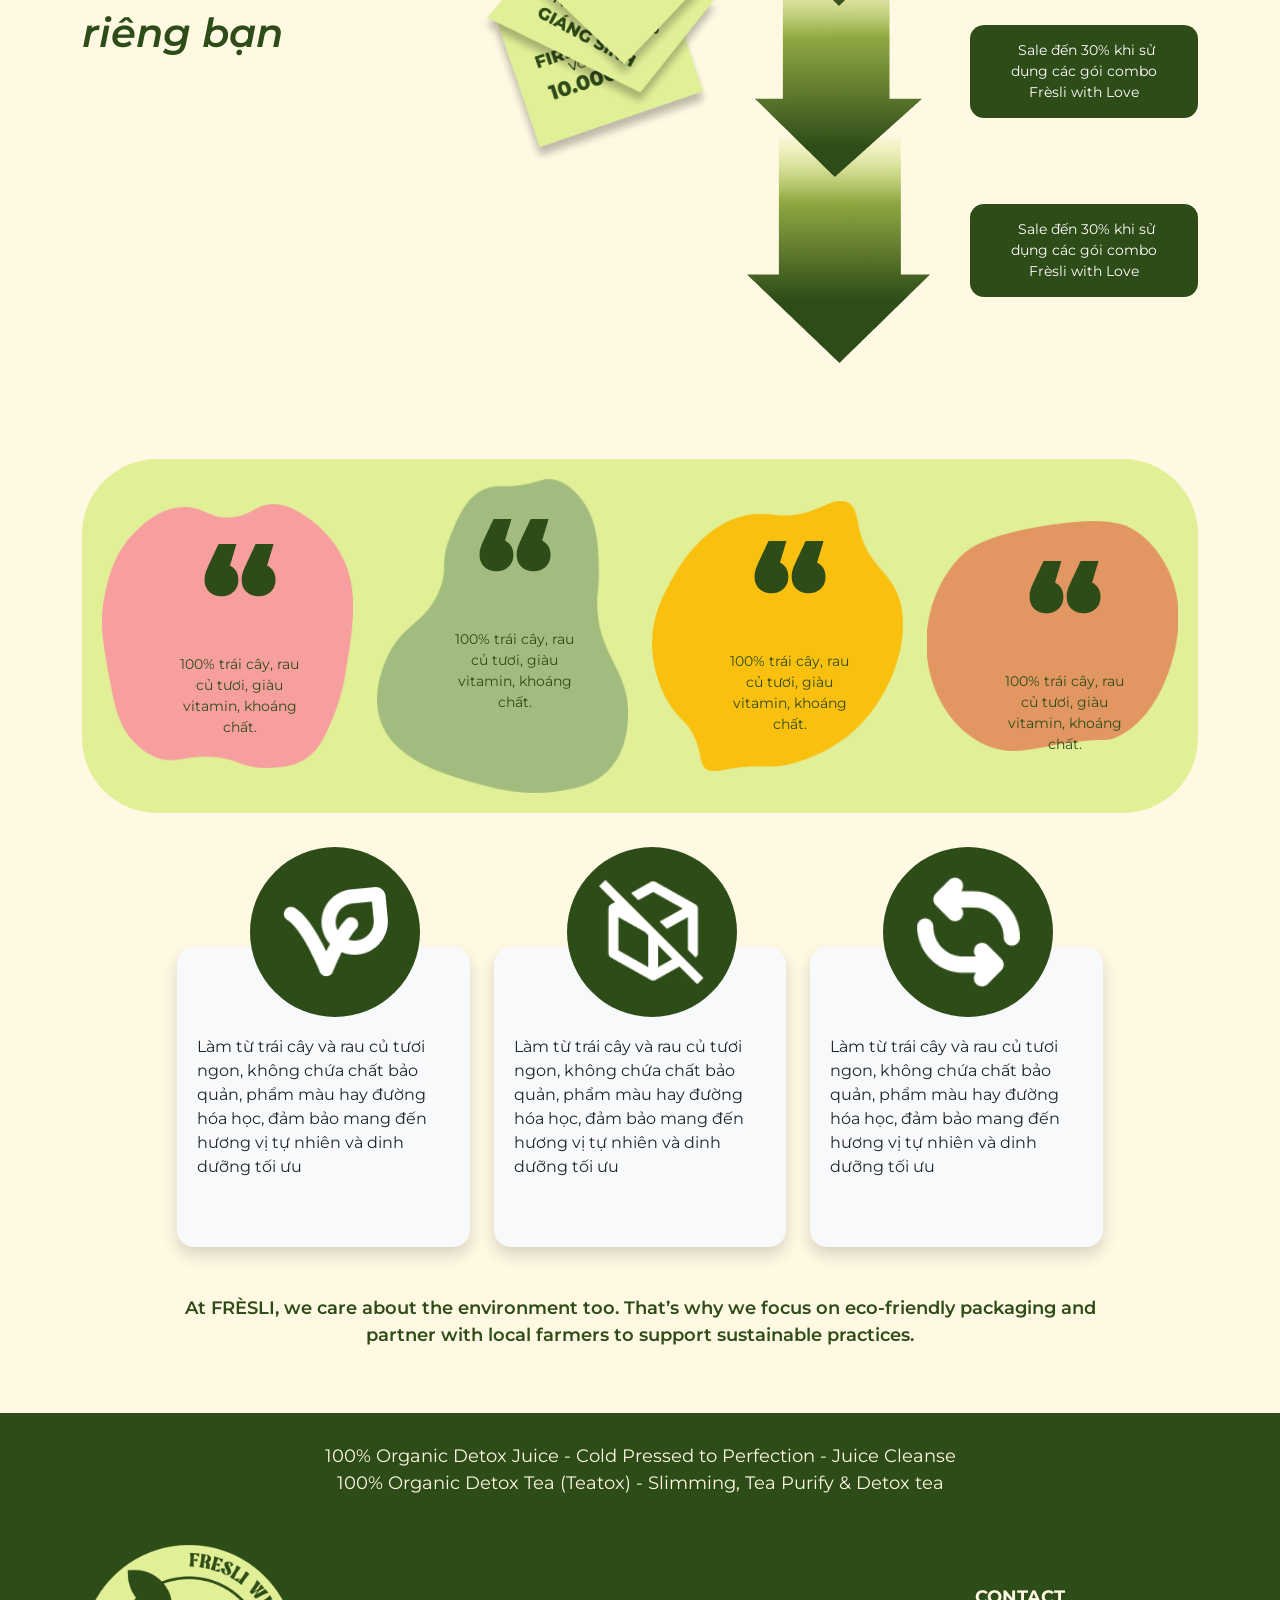
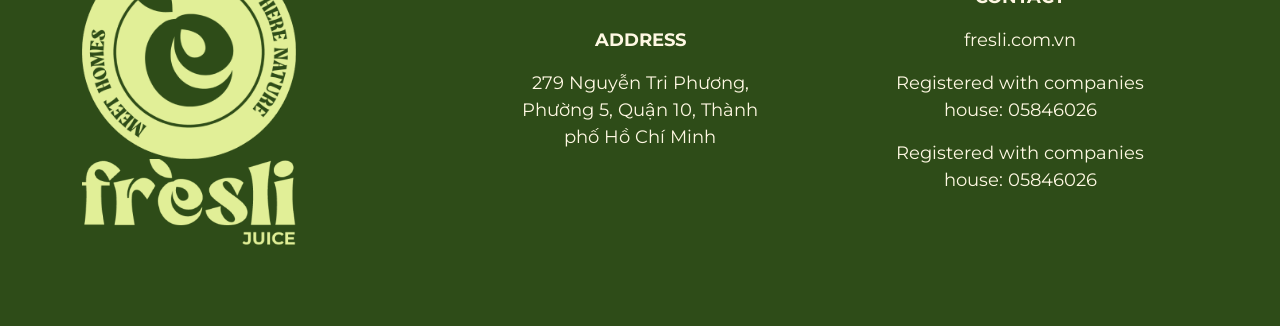
==== commit 685e78e2: "updated" ====
--- a/index.html
+++ b/index.html
@@ -51,13 +51,16 @@
     </nav>
     <div class="container">
       <div class="banner">
-        <div class="position-relative banner-img">
+        <div class="position-relative banner-img banner-img-desktop">
           <img class="img-banner-1" src="images/cam 3.png">
           <img class="img-banner-2" src="images/cam 1 1.png">
           <img class="img-banner-3" src="images/đá 1.png">
           <img class="img-banner-4" src="images/cam-1.png">
           <img class="img-banner-5" src="images/xanh-1.png">
           <img class="img-banner-6" src="images/kiwi 1.png">
+        </div>
+        <div class="banner-img-mobile text-center">
+          <img width="80%" src="images/Group 99.png">
         </div>
         <div class="banner-content">
             <h1 class="heading">
@@ -85,26 +88,26 @@
           <div class="yellow-right">
             <div class="d-flex align-items-end">
               <h3 class="section-title">YELLOW</h3>
-              <img width="243" src="images/01.png">
+              <img id="yl-number" width="243" src="images/01.png">
             </div>
             <p class="text">Yellow là dòng nước ép chiết xuất từ các loại trái cây và rau củ như cà rốt, dứa, chanh, xoài... giúp cung cấp vitamin A, C và E, giúp tăng cường hệ miễn dịch và bảo vệ cơ thể khỏi bệnh tật</p>
             <div class="row">
-              <div class="col-md-4">
-                <div class="d-flex align-items-center yl-yl-bot">
+              <div class="col-md-4 col-4">
+                <div onclick="handleYellow('yl1')" class="d-flex align-items-center yl-yl-bot">
                   <img class="position-relative" src="images/vàng 1 2.png">
                   <div class="yl-title-text">YELLOW 1</div>
                 </div>
               </div>
-              <div class="col-md-4">
-                <div class="d-flex align-items-center yl-yl-bot">
+              <div class="col-md-4 col-4">
+                <div onclick="handleYellow('yl2')" class="d-flex align-items-center yl-yl-bot">
                   <img class="position-relative" src="images/vàng 3.png">
-                  <div class="yl-title-text">YELLOW 1</div>
-                </div>
-              </div>
-              <div class="col-md-4">
-                <div class="d-flex align-items-center yl-yl-bot">
+                  <div class="yl-title-text">YELLOW 2</div>
+                </div>
+              </div>
+              <div class="col-md-4 col-4">
+                <div onclick="handleYellow('yl3')" class="d-flex align-items-center yl-yl-bot">
                   <img class="position-relative" src="images/cam 8.png">
-                  <div class="yl-title-text">YELLOW 1</div>
+                  <div class="yl-title-text">YELLOW 3</div>
                 </div>
               </div>
             </div>
@@ -117,7 +120,7 @@
         <div class="yellow-row">
           <div class="position-relative">
             <div  class="yl-left-img">
-              <img width="454" src="images/vàng 1 1.png">
+              <img id="yl-banner" width="454" src="images/vang-to-1.png">
             </div>
             <div class="yellow-left text">
               <p class="title shadow">YELLOW 1</p>
@@ -172,20 +175,20 @@
             </div>
             <p class="text text-end">Yellow là dòng nước ép chiết xuất từ các loại trái cây và rau củ như cà rốt, dứa, chanh, xoài... giúp cung cấp vitamin A, C và E, giúp tăng cường hệ miễn dịch và bảo vệ cơ thể khỏi bệnh tật</p>
             <div class="row">
-              <div class="col-md-4">
-                <div class="d-flex align-items-center justify-content-end rl-rl-bot">
-                  <div class="rl-title-text">RED 1</div>
+              <div class="col-md-4 col-4">
+                <div onclick="handlePink('pink3')" class="d-flex align-items-center justify-content-end rl-rl-bot">
+                  <div class="rl-title-text">RED 3</div>
                   <img class="position-relative" src="images/roots3.png">
                 </div>
               </div>
-              <div class="col-md-4">
-                <div class="d-flex align-items-center justify-content-end rl-rl-bot">
-                  <div class="rl-title-text">RED 1</div>
+              <div class="col-md-4 col-4">
+                <div onclick="handlePink('pink2')" class="d-flex align-items-center justify-content-end rl-rl-bot">
+                  <div class="rl-title-text">RED 2</div>
                   <img class="position-relative" src="images/hồng.png">
                 </div>
               </div>
-              <div class="col-md-4">
-                <div class="d-flex align-items-center justify-content-end rl-rl-bot">
+              <div class="col-md-4 col-4">
+                <div onclick="handlePink('pink1')" class="d-flex align-items-center justify-content-end rl-rl-bot">
                   <div class="rl-title-text">RED 1</div>
                   <img class="position-relative" src="images/hồng nhạt (1).png">
                 </div>
@@ -232,7 +235,7 @@
           </div>
           <div class="position-relative">
             <div  class="yl-left-img">
-              <img width="414" src="images/hồng nhạt.png">
+              <img id="pink-banner" src="images/hong-to-1.png">
             </div>
             <div class="red-left text">
               <p class="title shadow">YELLOW 1</p>
@@ -256,22 +259,22 @@
             </div>
             <p class="text">Yellow là dòng nước ép chiết xuất từ các loại trái cây và rau củ như cà rốt, dứa, chanh, xoài... giúp cung cấp vitamin A, C và E, giúp tăng cường hệ miễn dịch và bảo vệ cơ thể khỏi bệnh tật</p>
             <div class="row">
-              <div class="col-md-4">
-                <div class="d-flex align-items-center yl-yl-bot">
+              <div class="col-md-4 col-4">
+                <div onclick="handleGreen('green1')" class="d-flex align-items-center yl-yl-bot">
                   <img class="position-relative" src="images/xanh 1.png">
                   <div class="gr-title-text">GREEN 1</div>
                 </div>
               </div>
-              <div class="col-md-4">
-                <div class="d-flex align-items-center yl-yl-bot">
+              <div class="col-md-4 col-4">
+                <div onclick="handleGreen('green2')" class="d-flex align-items-center yl-yl-bot">
                   <img class="position-relative" src="images/xanh 1.png">
-                  <div class="gr-title-text">GREEN 1</div>
-                </div>
-              </div>
-              <div class="col-md-4">
-                <div class="d-flex align-items-center yl-yl-bot">
+                  <div class="gr-title-text">GREEN 2</div>
+                </div>
+              </div>
+              <div class="col-md-4 col-4">
+                <div onclick="handleGreen('green3')" class="d-flex align-items-center yl-yl-bot">
                   <img class="position-relative" src="images/xanh 1.png">
-                  <div class="gr-title-text">GREEN 1</div>
+                  <div class="gr-title-text">GREEN 3</div>
                 </div>
               </div>
             </div>
@@ -284,7 +287,7 @@
         <div class="yellow-row">
           <div class="position-relative">
             <div  class="yl-left-img">
-              <img width="454" src="images/xanh 1.png">
+              <img id="green-banner" src="images/xanh 1.png">
             </div>
             <div class="yellow-left text">
               <p class="title shadow" style="background-color: #358C1D;">GREEN 1</p>
@@ -359,7 +362,7 @@
     </section>
     <section style="background-color: #FFF8E3;">
       <div class="container pt-5 pb-5">
-        <div class="row">
+        <div class="row sale-product">
           <div class="col-md-7 d-flex justify-content-between">
             <h2 class="sale-title">
               Các chương trình <br>
@@ -446,8 +449,8 @@
         </section>
         
         <div class="row box">
-          <div class="col-md-1"></div>
-          <div class="col-md-10">
+          <div class="col-lg-1"></div>
+          <div class="col-lg-10">
             <div class="row">
               <div class="col-md-4">
                 <div class="box-item shadow position-relative bg-light">
@@ -484,7 +487,7 @@
               At FRÈSLI, we care about the environment too. That’s why we focus on eco-friendly packaging and <br> partner with local farmers to support sustainable practices.
             </p>
           </div>
-          <div class="col-md-1"></div>
+          <div class="col-lg-1"></div>
         </div>
       </div>
     </section>
@@ -496,7 +499,7 @@
         100% Organic Detox Tea (Teatox) - Slimming, Tea Purify & Detox tea
       </div>
       <div class="row align-items-center mt-5 mb-5">
-        <div class="col-md-4">
+        <div class="col-md-4 img-center">
           <img width="60%" src="images/Intersect.png">
           <img width="60%" src="images/logo full.png">
         </div>
@@ -521,5 +524,7 @@
       </div>
     </div>
   </footer>
+
+  <script src="script.js"></script>
 </body>
 </html>
--- a/style.css
+++ b/style.css
@@ -57,7 +57,7 @@
     height: auto;
     position: absolute;
     bottom: 140px;
-    left: 200px;
+    left: 180px;
     z-index: 2;
     transition: .5s;
 }
@@ -114,6 +114,37 @@
     color: #2E4C18;
     font-weight: 600;
 }
+
+.banner-img:hover .img-banner-1 {
+    transform: scale(1.1);
+    top: 90px;
+    left: 90px;
+}
+
+.banner-img:hover .img-banner-2 {
+    transform: scale(1.1);
+    transform: rotate(-15deg);
+    left: 130px;
+}
+
+.banner-img:hover .img-banner-3 {
+    transform: scale(1.1);
+}
+
+.banner-img:hover .img-banner-4 {
+    transform: rotate(10deg);
+}
+
+.banner-img:hover .img-banner-5 {
+    transform: rotate(-10deg);
+    top: 30px;
+    left: 180px;
+}
+
+.banner-img:hover .img-banner-6 {
+    transform: scale(1.2);
+}
+
 @media screen and (min-width: 1200px) {
     .container {
         width: 1440px;
@@ -635,4 +666,165 @@
     padding: 30px 0;
     color: #FFF8E3;
     font-size: 18px;
+}
+
+#green-banner, #yl-banner {
+    width: 454px;
+}
+
+#pink-banner {
+    width: 414px;
+}
+
+.banner-img-mobile {
+    display: none;
+}
+
+@media screen and (max-width: 991px) {
+    .banner-img-desktop {
+        display: none;
+    }
+    .banner-img-mobile {
+        display: block;
+    }
+
+    .banner {
+        display: block;
+    }
+
+    .banner-content .heading {
+        font-size: 60px;
+        color: #2E4C18;
+        font-weight: 800;
+    }
+
+    .banner-content {
+        padding-bottom: 30px;
+    }
+
+    .yellow-row, .red-row {
+        display: block;
+    }
+    .yellow-right {
+        padding-left: 0;
+        padding-top: 30px;
+    }
+    .yl-yl-bot img, .rl-rl-bot img {
+        width: 30%;
+    }
+    .yl-title-text {
+        background-color: #FAC010;
+        color: #fff;
+        font-size: 18px;
+        font-weight: 600;
+        padding: 5px 30px;
+        border-top-right-radius: 40px;
+        border-bottom-right-radius: 40px;
+        width: 162px !important;
+        margin-left: -40px;
+    }
+    .gr-title-text {
+        margin-left: -40px;
+    }
+    .yl-left-img {
+        position: static;
+        height: auto;
+        padding-top: 30px;
+    }
+    .yellow-row > .position-relative, .red-row > .position-relative {
+        display: flex;
+        justify-content: center;
+        align-items: center;
+    }
+    #green-banner, #yl-banner, #pink-banner {
+        width: 100%;
+    }
+    .yellow-left, .red-left {
+        margin: 0;
+    }
+    .yellow-right-bot {
+        padding-bottom: 30px;
+    }
+    .sale-product {
+        display: block;
+    }
+    
+    .sale-product > .col-md-7, .sale-product > .col-md-5 {
+        width: 100%;
+    }
+
+    .sale-right-item:first-child {
+        margin-top: 30px;
+    }
+
+    .box-img {
+        left: 10%;
+        top: -120px;
+    }
+
+    .box {
+        margin-top:25%;
+    }
+    .red-right {
+        padding-right: 0;
+    }
+}
+
+@media screen and (max-width: 767px) {
+    .yellow-row .section-title {
+        margin-right: -220px;
+        position: relative;
+    }
+
+    .yl-title-text, .rl-title-text, .gr-title-text {
+        display: none;
+    }
+    
+    .yl-yl-bot img, .rl-rl-bot img {
+        width: 80%;
+    }
+
+    .rl-rl-bot {
+        margin-right: 0;
+    }
+
+    .love-w-row {
+        display: block;
+        text-align: center;
+        height: auto;
+        padding: 30px 0;
+    }
+
+    .love-w-col {
+        display: flex;
+        margin-bottom: 30px;
+    }
+
+    .bg-love {
+        height: auto;
+        padding: 30px 0;
+    }
+
+    .box-img {
+        left: 10%;
+        top: -120px;
+        position: static;
+    }
+
+    .box-content {
+        height: auto;
+        padding-top: 20px;
+    }
+
+    .box-item {
+        margin-bottom: 20px;
+    }
+
+    .img-center {
+        text-align: center;
+        margin-bottom: 20px;
+    }
+    .banner {
+        padding-top: 80px;
+    }
 }
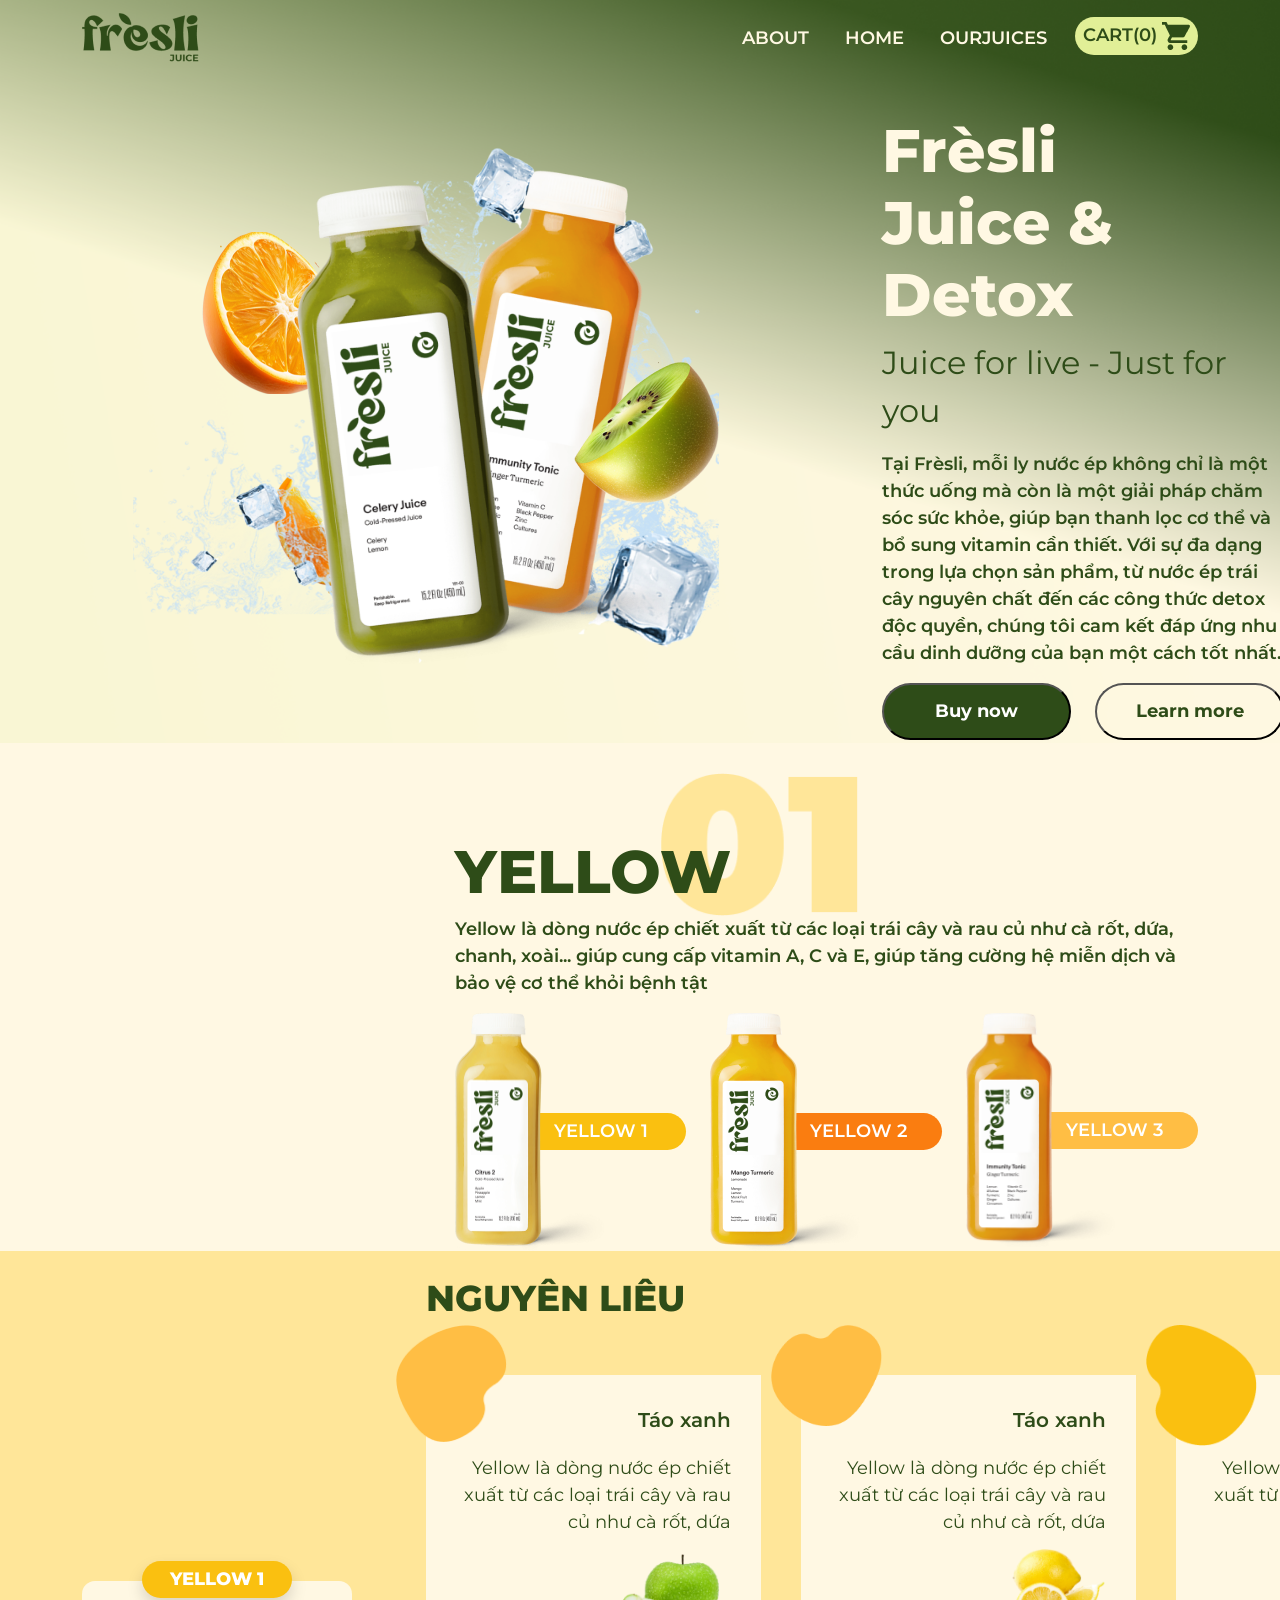
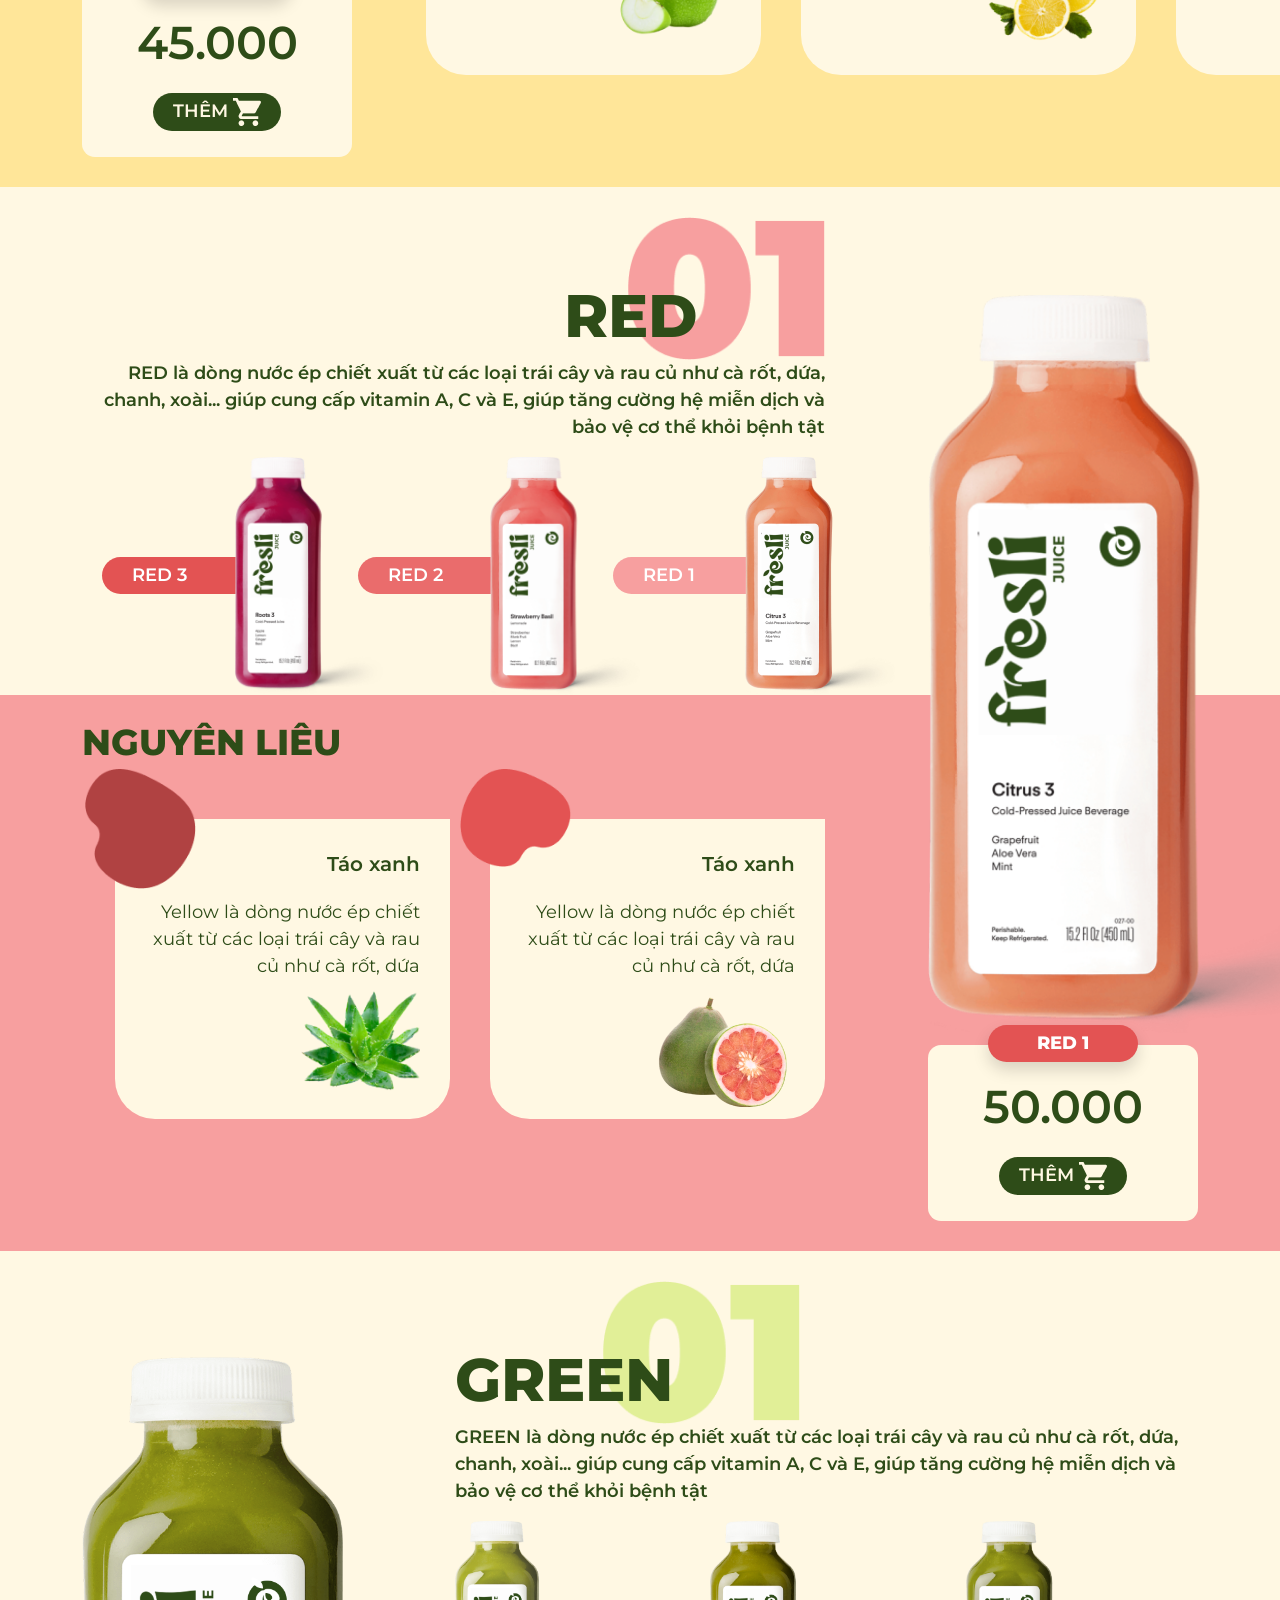
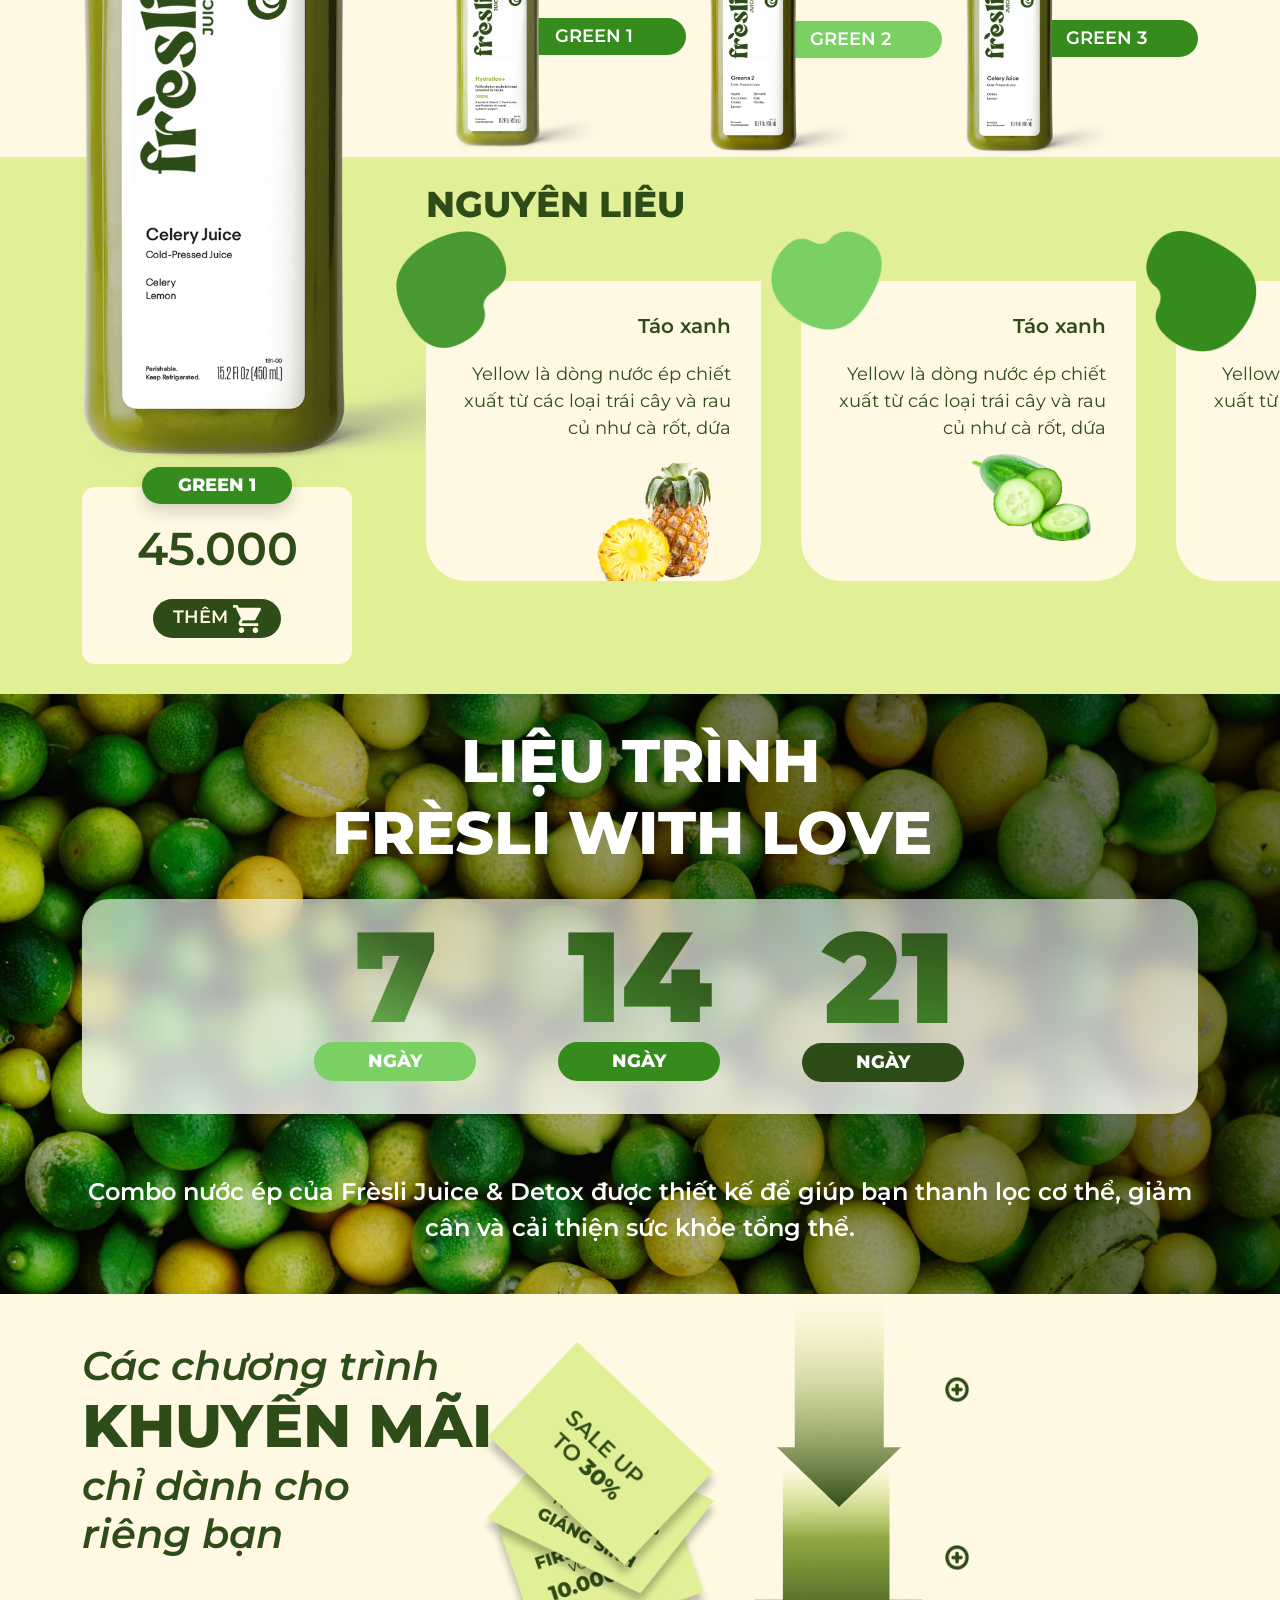
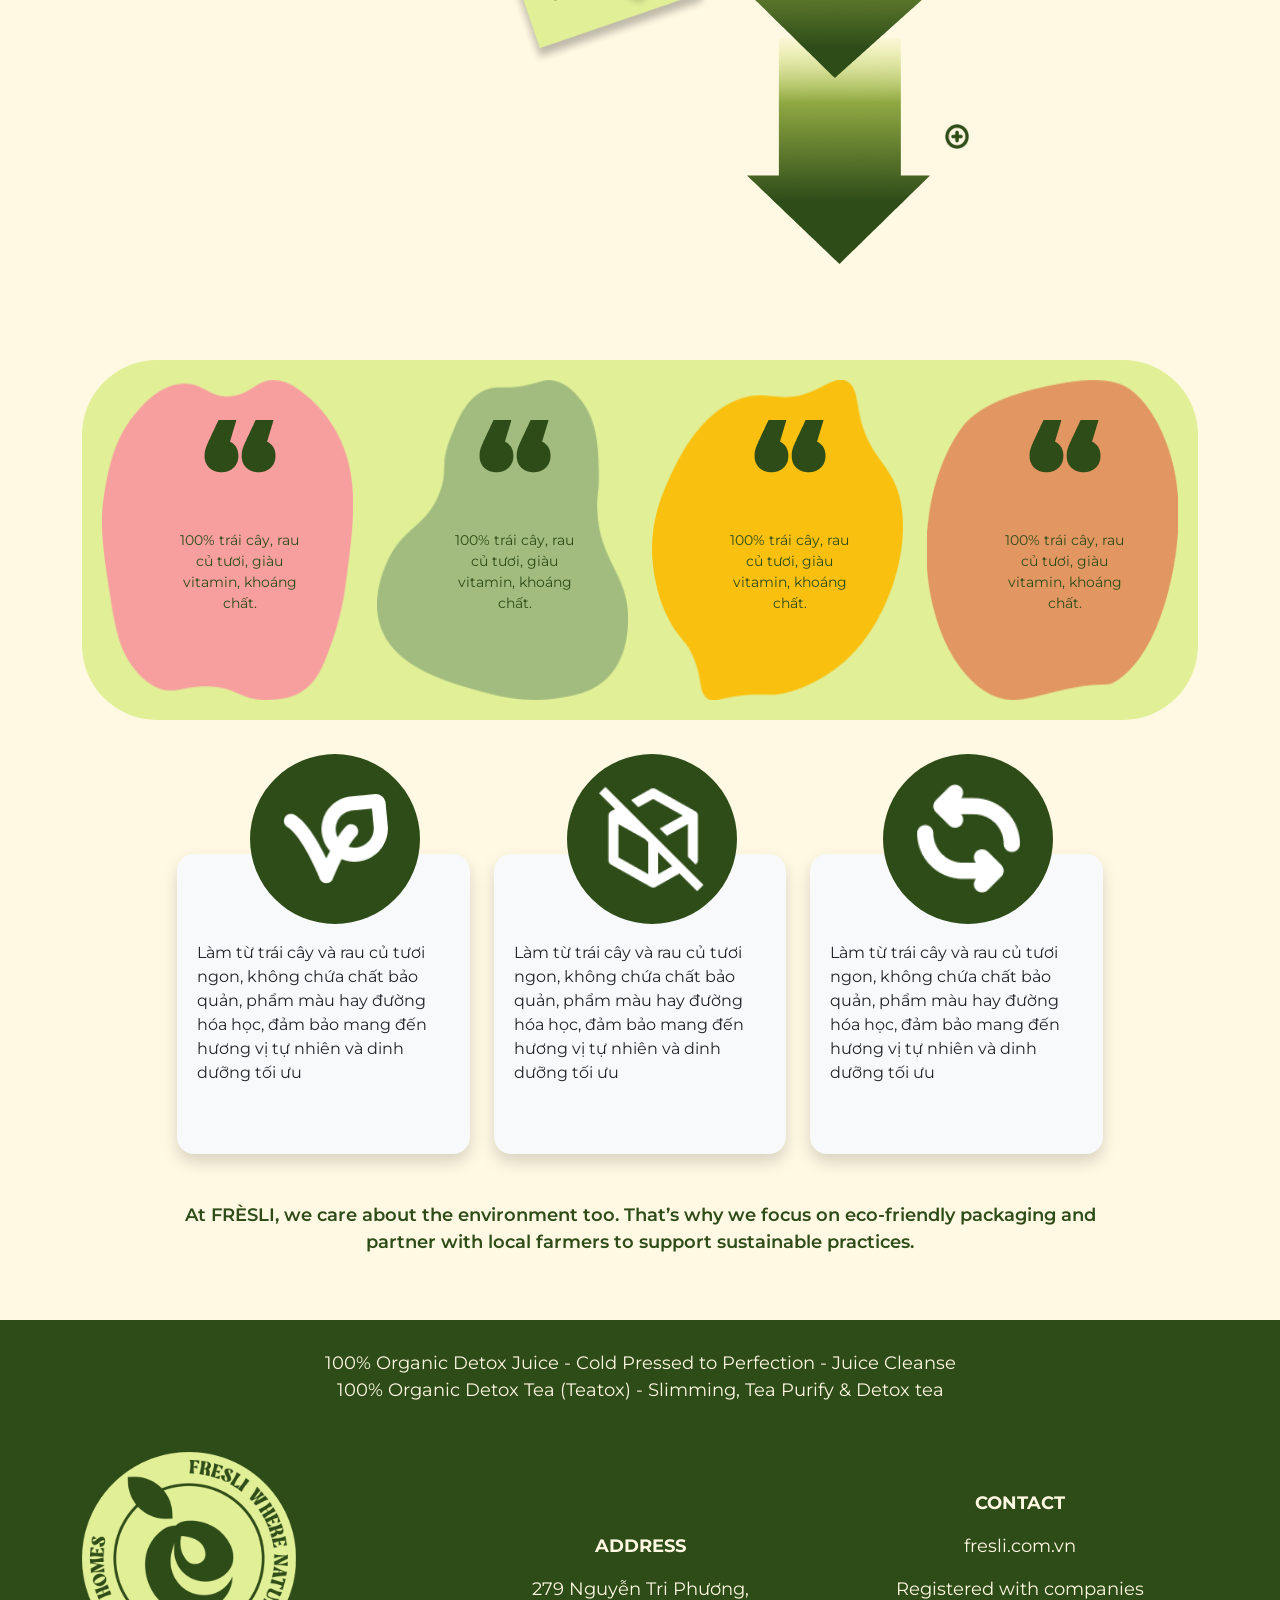
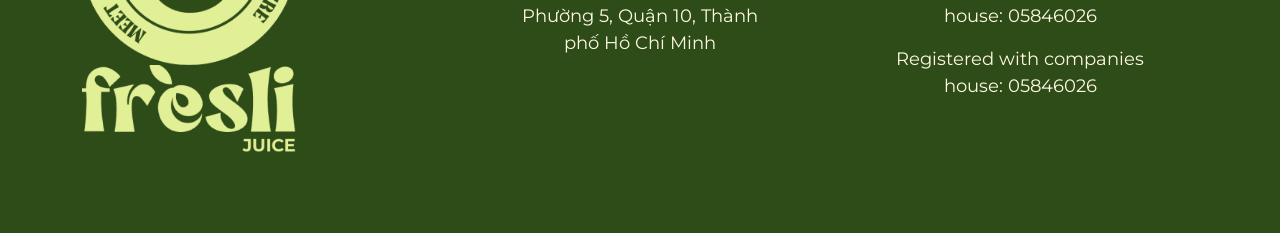
==== commit f9c64e5f: "updatted" ====
--- a/index.html
+++ b/index.html
@@ -3,7 +3,8 @@
 <head>
     <meta charset="UTF-8">
     <meta name="viewport" content="width=device-width, initial-scale=1.0">
-    <title>Mỹ phẩm nam</title>
+    <title>FRESLI</title>
+    <link href="https://unpkg.com/aos@2.3.1/dist/aos.css" rel="stylesheet">
     <link
       href="https://cdnjs.cloudflare.com/ajax/libs/font-awesome/5.13.0/css/all.min.css"
       rel="stylesheet"
@@ -88,10 +89,10 @@
           <div class="yellow-right">
             <div class="d-flex align-items-end">
               <h3 class="section-title">YELLOW</h3>
-              <img id="yl-number" width="243" src="images/01.png">
+              <img id="yl-number" width="243" src="images/yl-01.png">
             </div>
             <p class="text">Yellow là dòng nước ép chiết xuất từ các loại trái cây và rau củ như cà rốt, dứa, chanh, xoài... giúp cung cấp vitamin A, C và E, giúp tăng cường hệ miễn dịch và bảo vệ cơ thể khỏi bệnh tật</p>
-            <div class="row">
+            <div class="row" data-aos="fade-left">
               <div class="col-md-4 col-4">
                 <div onclick="handleYellow('yl1')" class="d-flex align-items-center yl-yl-bot">
                   <img class="position-relative" src="images/vàng 1 2.png">
@@ -101,13 +102,13 @@
               <div class="col-md-4 col-4">
                 <div onclick="handleYellow('yl2')" class="d-flex align-items-center yl-yl-bot">
                   <img class="position-relative" src="images/vàng 3.png">
-                  <div class="yl-title-text">YELLOW 2</div>
+                  <div class="yl-title-text" style="background-color: #FA7D10;">YELLOW 2</div>
                 </div>
               </div>
               <div class="col-md-4 col-4">
                 <div onclick="handleYellow('yl3')" class="d-flex align-items-center yl-yl-bot">
                   <img class="position-relative" src="images/cam 8.png">
-                  <div class="yl-title-text">YELLOW 3</div>
+                  <div class="yl-title-text" style="background-color: #FFBE44;">YELLOW 3</div>
                 </div>
               </div>
             </div>
@@ -119,18 +120,18 @@
       <div  class="container">
         <div class="yellow-row">
           <div class="position-relative">
-            <div  class="yl-left-img">
+            <div  class="yl-left-img" data-aos="fade-right">
               <img id="yl-banner" width="454" src="images/vang-to-1.png">
             </div>
-            <div class="yellow-left text">
-              <p class="title shadow">YELLOW 1</p>
-              <p class="number">45.000</p>
+            <div class="yellow-left text" data-aos="fade-up-right">
+              <p class="title shadow" id="yl-title">YELLOW 1</p>
+              <p class="number" id="yl-price">45.000</p>
               <p class="yl-cart">THÊM <img width="28" src="images/ic-cart-1.png"></p>
             </div>
           </div>
           <div class="yellow-right-bot">
             <div class="yl-r-b-title">NGUYÊN LIÊU</div>
-            <div class="yl-r-b-row">
+            <div class="yl-r-b-row" data-aos="fade-left">
               <div class="yl-r-b-col">
                 <div class="yl-r-b-item position-relative">
                   <img src="images/yl-1.png">
@@ -138,6 +139,9 @@
                   <div class="value">
                     Yellow là dòng nước ép chiết xuất từ các loại trái cây và rau củ như cà rốt, dứa
                   </div>
+                  <div class="text-end">
+                    <img id="nguyenlieuend1" src="images/taoxanh.png">
+                  </div>
                 </div>
               </div>
               <div class="yl-r-b-col">
@@ -146,6 +150,9 @@
                   <div class="label">Táo xanh</div>
                   <div class="value">
                     Yellow là dòng nước ép chiết xuất từ các loại trái cây và rau củ như cà rốt, dứa
+                  </div>
+                  <div class="text-end">
+                    <img id="nguyenlieuend2" src="images/chanh.png">
                   </div>
                 </div>
               </div>
@@ -171,13 +178,13 @@
           <div class="red-right">
             <div class="d-flex align-items-end justify-content-end">
               <h3 class="section-title">RED</h3>
-              <img width="243" src="images/01-1.png">
-            </div>
-            <p class="text text-end">Yellow là dòng nước ép chiết xuất từ các loại trái cây và rau củ như cà rốt, dứa, chanh, xoài... giúp cung cấp vitamin A, C và E, giúp tăng cường hệ miễn dịch và bảo vệ cơ thể khỏi bệnh tật</p>
-            <div class="row">
+              <img id="hong-number" width="243" src="images/red-01.png">
+            </div>
+            <p class="text text-end">RED là dòng nước ép chiết xuất từ các loại trái cây và rau củ như cà rốt, dứa, chanh, xoài... giúp cung cấp vitamin A, C và E, giúp tăng cường hệ miễn dịch và bảo vệ cơ thể khỏi bệnh tật</p>
+            <div class="row" data-aos="fade-right">
               <div class="col-md-4 col-4">
                 <div onclick="handlePink('pink3')" class="d-flex align-items-center justify-content-end rl-rl-bot">
-                  <div class="rl-title-text">RED 3</div>
+                  <div class="rl-title-text" style="background-color: #E35353;">RED 3</div>
                   <img class="position-relative" src="images/roots3.png">
                 </div>
               </div>
@@ -189,7 +196,7 @@
               </div>
               <div class="col-md-4 col-4">
                 <div onclick="handlePink('pink1')" class="d-flex align-items-center justify-content-end rl-rl-bot">
-                  <div class="rl-title-text">RED 1</div>
+                  <div class="rl-title-text" style="background-color: #F79F9F;">RED 1</div>
                   <img class="position-relative" src="images/hồng nhạt (1).png">
                 </div>
               </div>
@@ -204,7 +211,7 @@
         <div class="red-row">
           <div class="red-right-bot">
             <div class="rl-r-b-title">NGUYÊN LIÊU</div>
-            <div class="rl-r-b-row">
+            <div class="rl-r-b-row" data-aos="fade-right">
               <div class="rl-r-b-col">
                 <div class="rl-r-b-item position-relative">
                   <img src="images/rl-2.png">
@@ -212,6 +219,9 @@
                   <div class="value">
                     Yellow là dòng nước ép chiết xuất từ các loại trái cây và rau củ như cà rốt, dứa
                   </div>
+                  <div class="text-end">
+                    <img id="nguyenlieured3" src="images/buoihong.png">
+                  </div>
                 </div>
               </div>
               <div class="rl-r-b-col">
@@ -221,6 +231,9 @@
                   <div class="value">
                     Yellow là dòng nước ép chiết xuất từ các loại trái cây và rau củ như cà rốt, dứa
                   </div>
+                  <div class="text-end">
+                    <img id="nguyenlieured2" src="images/nhadam.png">
+                  </div>
                 </div>
               </div>
               <div class="rl-r-b-col">
@@ -229,17 +242,20 @@
                   <div class="value">
                     Yellow là dòng nước ép chiết xuất từ các loại trái cây và rau củ như cà rốt, dứa
                   </div>
+                  <div class="text-end">
+                    <img id="nguyenlieured1" src="images/bacha.png">
+                  </div>
                 </div>
               </div>
             </div>
           </div>
           <div class="position-relative">
             <div  class="yl-left-img">
-              <img id="pink-banner" src="images/hong-to-1.png">
-            </div>
-            <div class="red-left text">
-              <p class="title shadow">YELLOW 1</p>
-              <p class="number">50.000</p>
+              <img data-aos="fade-left" id="pink-banner" src="images/hong-to-1.png">
+            </div>
+            <div class="red-left text"  data-aos="fade-up-left">
+              <p class="title shadow" id="hong-title">RED 1</p>
+              <p class="number" id="hong-price">50.000</p>
               <p class="yl-cart">THÊM <img width="28" src="images/ic-cart-1.png"></p>
             </div>
           </div>
@@ -255,26 +271,26 @@
           <div class="yellow-right">
             <div class="d-flex align-items-end">
               <h3 class="section-title">GREEN</h3>
-              <img width="243" src="images/01-2.png">
-            </div>
-            <p class="text">Yellow là dòng nước ép chiết xuất từ các loại trái cây và rau củ như cà rốt, dứa, chanh, xoài... giúp cung cấp vitamin A, C và E, giúp tăng cường hệ miễn dịch và bảo vệ cơ thể khỏi bệnh tật</p>
-            <div class="row">
+              <img id="xanh-number" width="243" src="images/01-2.png">
+            </div>
+            <p class="text">GREEN là dòng nước ép chiết xuất từ các loại trái cây và rau củ như cà rốt, dứa, chanh, xoài... giúp cung cấp vitamin A, C và E, giúp tăng cường hệ miễn dịch và bảo vệ cơ thể khỏi bệnh tật</p>
+            <div class="row" data-aos="fade-left">
               <div class="col-md-4 col-4">
                 <div onclick="handleGreen('green1')" class="d-flex align-items-center yl-yl-bot">
-                  <img class="position-relative" src="images/xanh 1.png">
+                  <img class="position-relative" src="images/xanh-to-1.png">
                   <div class="gr-title-text">GREEN 1</div>
                 </div>
               </div>
               <div class="col-md-4 col-4">
                 <div onclick="handleGreen('green2')" class="d-flex align-items-center yl-yl-bot">
-                  <img class="position-relative" src="images/xanh 1.png">
-                  <div class="gr-title-text">GREEN 2</div>
+                  <img class="position-relative" src="images/xanh-to-2.png">
+                  <div class="gr-title-text" style="background-color: #7BD063;">GREEN 2</div>
                 </div>
               </div>
               <div class="col-md-4 col-4">
                 <div onclick="handleGreen('green3')" class="d-flex align-items-center yl-yl-bot">
-                  <img class="position-relative" src="images/xanh 1.png">
-                  <div class="gr-title-text">GREEN 3</div>
+                  <img class="position-relative" src="images/xanh-to-3.png">
+                  <div class="gr-title-text" style="background-color: #358C1D;">GREEN 3</div>
                 </div>
               </div>
             </div>
@@ -287,17 +303,17 @@
         <div class="yellow-row">
           <div class="position-relative">
             <div  class="yl-left-img">
-              <img id="green-banner" src="images/xanh 1.png">
-            </div>
-            <div class="yellow-left text">
-              <p class="title shadow" style="background-color: #358C1D;">GREEN 1</p>
-              <p class="number">45.000</p>
+              <img data-aos="fade-right" id="green-banner" src="images/xanh 1.png">
+            </div>
+            <div class="yellow-left text" data-aos="fade-up-right">
+              <p id="xanh-title" class="title shadow" style="background-color: #358C1D;">GREEN 1</p>
+              <p id="xanh-price" class="number">45.000</p>
               <p class="yl-cart">THÊM <img width="28" src="images/ic-cart-1.png"></p>
             </div>
           </div>
           <div class="yellow-right-bot">
             <div class="yl-r-b-title">NGUYÊN LIÊU</div>
-            <div class="yl-r-b-row">
+            <div class="yl-r-b-row" data-aos="fade-left">
               <div class="yl-r-b-col">
                 <div class="yl-r-b-item position-relative">
                   <img src="images/gr-1.png">
@@ -305,6 +321,9 @@
                   <div class="value">
                     Yellow là dòng nước ép chiết xuất từ các loại trái cây và rau củ như cà rốt, dứa
                   </div>
+                  <div class="text-end">
+                    <img id="nguyenlieugreen1" src="images/dua.png">
+                  </div>
                 </div>
               </div>
               <div class="yl-r-b-col">
@@ -313,6 +332,9 @@
                   <div class="label">Táo xanh</div>
                   <div class="value">
                     Yellow là dòng nước ép chiết xuất từ các loại trái cây và rau củ như cà rốt, dứa
+                  </div>
+                  <div class="text-end">
+                    <img id="nguyenlieugreen2" src="images/duachuot.png">
                   </div>
                 </div>
               </div>
@@ -336,9 +358,9 @@
           <h2>Liệu trình <br>
             Frèsli with Love </h2>
             <div class="love-w">
-              <div class="love-w-row">
+              <div class="love-w-row" data-aos="zoom-in">
                 <div class="love-w-col text-center">
-                  <div class="date-number">
+                  <div class="date-number" >
                     <img src="images/7.png">
                   </div>
                   <div class="date-txt">NGÀY</div>
@@ -346,12 +368,12 @@
                 <div class="love-w-col text-center">
                   <div class="date-number">
                     <img src="images/14.png"></div>
-                  <div class="date-txt">NGÀY</div>
+                  <div class="date-txt" style="background: #358C1D;">NGÀY</div>
                 </div>
                 <div class="love-w-col text-center">
                   <div class="date-number">
                     <img src="images/21.png"></div>
-                  <div class="date-txt">NGÀY</div>
+                  <div class="date-txt" style="background: #2E4C18;">NGÀY</div>
                 </div>
               </div>
             </div>
@@ -364,7 +386,7 @@
       <div class="container pt-5 pb-5">
         <div class="row sale-product">
           <div class="col-md-7 d-flex justify-content-between">
-            <h2 class="sale-title">
+            <h2 class="sale-title" data-aos="fade-right">
               Các chương trình <br>
               <span>khuyến mãi </span><br>
               chỉ dành cho <br>
@@ -379,26 +401,29 @@
           <div class="col-md-5">
             <div class="sale-right-item">
               <div class="text-center">
-                <img class="position-relative" style="z-index: 3;" width="124" src="images/Vector (5).png">
-              </div>
-              <div class="content">
-                 Sale đến 30% khi sử dụng các gói combo Frèsli with Love
+                <img data-aos="fade-up" class="position-relative" style="z-index: 3;" width="124" src="images/Vector (5).png">
+              </div>
+              <div class="content-item" data-aos="fade-left">
+                <img class="daucong" width="24" src="images/daucong.png">
+                 <div class="content-text">Sale đến 30% khi sử dụng các gói combo Frèsli with Love</div>
               </div>
             </div>
             <div class="sale-right-item">
               <div class="text-center">
-                <img class="position-relative" style="z-index: 2;" width="167" src="images/Vector (6).png">
-              </div>
-              <div class="content">
-                 Sale đến 30% khi sử dụng các gói combo Frèsli with Love
+                <img data-aos="fade-up" class="position-relative" style="z-index: 2;" width="167" src="images/Vector (6).png">
+              </div>
+              <div class="content-item" data-aos="fade-left">
+                <img class="daucong" width="24" src="images/daucong.png">
+                 <div class="content-text">Sale đến 30% khi sử dụng các gói combo Frèsli with Love</div>
               </div>
             </div>
             <div class="sale-right-item">
               <div class="text-center">
-                <img class="position-relative" style="z-index: 1;" width="183" src="images/Vector (7).png">
-              </div>
-              <div class="content">
-                 Sale đến 30% khi sử dụng các gói combo Frèsli with Love
+                <img data-aos="fade-up" class="position-relative" style="z-index: 1;" width="183" src="images/Vector (7).png">
+              </div>
+              <div class="content-item" data-aos="fade-left">
+                <img class="daucong" width="24" src="images/daucong.png">
+                 <div class="content-text">Sale đến 30% khi sử dụng các gói combo Frèsli with Love</div>
               </div>
             </div>
           </div>
@@ -409,38 +434,38 @@
       <div class="container">
         <section style="background-color: #E1EF97; border-radius: 75px; padding: 20px;">
           <div class="row align-items-center">
-            <div class="col-lg-3 col-md-6 position-relative">
+            <div class="col-lg-3 col-md-6 position-relative" data-aos="fade-right">
               <div class="img-phay">
                 <img src="images/phay.png">
               </div>
-              <img width="100%" src="images/box 1@4x.png">
+              <img class="img-box" src="images/box 1@4x.png">
               <div class="content-phay">
                 <p>100% trái cây, rau củ tươi, giàu vitamin, khoáng chất.</p>
               </div>
             </div>
-            <div class="col-lg-3 col-md-6 position-relative">
+            <div class="col-lg-3 col-md-6 position-relative" data-aos="fade-up">
               <div class="img-phay">
                 <img src="images/phay.png">
               </div>
-              <img width="100%" src="images/box 2@4x.png">
+              <img class="img-box" src="images/box 2@4x.png">
               <div class="content-phay">
                 <p>100% trái cây, rau củ tươi, giàu vitamin, khoáng chất.</p>
               </div>
             </div>
-            <div class="col-lg-3 col-md-6 position-relative">
+            <div class="col-lg-3 col-md-6 position-relative" data-aos="fade-up">
               <div class="img-phay">
                 <img src="images/phay.png">
               </div>
-              <img width="100%" src="images/box 3@4x.png">
+              <img class="img-box" src="images/box 3@4x.png">
               <div class="content-phay">
                 <p>100% trái cây, rau củ tươi, giàu vitamin, khoáng chất.</p>
               </div>
             </div>
-            <div class="col-lg-3 col-md-6 position-relative">
+            <div class="col-lg-3 col-md-6 position-relative" data-aos="fade-left">
               <div class="img-phay">
                 <img src="images/phay.png">
               </div>
-              <img width="100%" src="images/box 4@4x.png">
+              <img class="img-box" src="images/box 4@4x.png">
               <div class="content-phay">
                 <p>100% trái cây, rau củ tươi, giàu vitamin, khoáng chất.</p>
               </div>
@@ -453,7 +478,7 @@
           <div class="col-lg-10">
             <div class="row">
               <div class="col-md-4">
-                <div class="box-item shadow position-relative bg-light">
+                <div class="box-item shadow position-relative bg-light" data-aos="fade-right">
                   <div class="box-img">
                     <img width="105" src="images/Group.png" />
                   </div>
@@ -463,7 +488,7 @@
                 </div>
               </div>
               <div class="col-md-4">
-                <div class="box-item shadow position-relative bg-light">
+                <div class="box-item shadow position-relative bg-light" data-aos="fade-up">
                   <div class="box-img">
                     <img width="105" src="images/Vector (8).png" />
                   </div>
@@ -473,7 +498,7 @@
                 </div>
               </div>
               <div class="col-md-4">
-                <div class="box-item shadow position-relative bg-light">
+                <div class="box-item shadow position-relative bg-light" data-aos="fade-left">
                   <div class="box-img">
                     <img width="105" src="images/Vector (9).png" />
                   </div>
@@ -524,7 +549,10 @@
       </div>
     </div>
   </footer>
-
+  <script src="https://unpkg.com/aos@2.3.1/dist/aos.js"></script>
   <script src="script.js"></script>
+  <script>
+    AOS.init();
+  </script>
 </body>
 </html>
--- a/style.css
+++ b/style.css
@@ -282,13 +282,17 @@
     padding-left: 5%;
 }
 
-.yl-r-b-item img{
+.yl-r-b-item > img{
     position: absolute;
     top: -50px;
     left: -30px;
     width: 111px;
 }
-
+#nguyenlieuend1, #nguyenlieuend2, #nguyenlieured1, #nguyenlieured2 {
+    width: 120px;
+    height: 120px;
+    object-fit: cover;
+}
 .yl-r-b-item .label {
     color: #2E4C18;
     font-size: 20px;
@@ -394,7 +398,7 @@
     border-bottom-right-radius: 40px;
 }
 
-.rl-r-b-item img {
+.rl-r-b-item > img {
     position: absolute;
     top: -50px;
     left: -30px;
@@ -554,13 +558,23 @@
     align-items: center;
     gap: 40px;
     margin-top: -40px;
-}
-.sale-right-item .content {
+    position: relative;
+}
+
+.sale-right-item .daucong {
+    position: absolute;
+    top: -15px;
+    left: -25px;
+    width: 24px;
+    cursor: pointer;
+}
+.sale-right-item .content-text {
     font-size: 14px;
     color: #fff;
     padding: 15px 30px;
     background-color: #2E4C18;
     border-radius: 14px;
+    margin-left: 25px;
 }
 
 .sale-1 {
@@ -671,13 +685,21 @@
 #green-banner, #yl-banner {
     width: 454px;
 }
-
+#yl-number, #hong-number, #xanh-number {
+    width: auto;
+    height: 143px;
+}
 #pink-banner {
     width: 414px;
 }
 
 .banner-img-mobile {
     display: none;
+}
+
+.img-box {
+    height: 320px;
+    width: 100%;
 }
 
 @media screen and (max-width: 991px) {
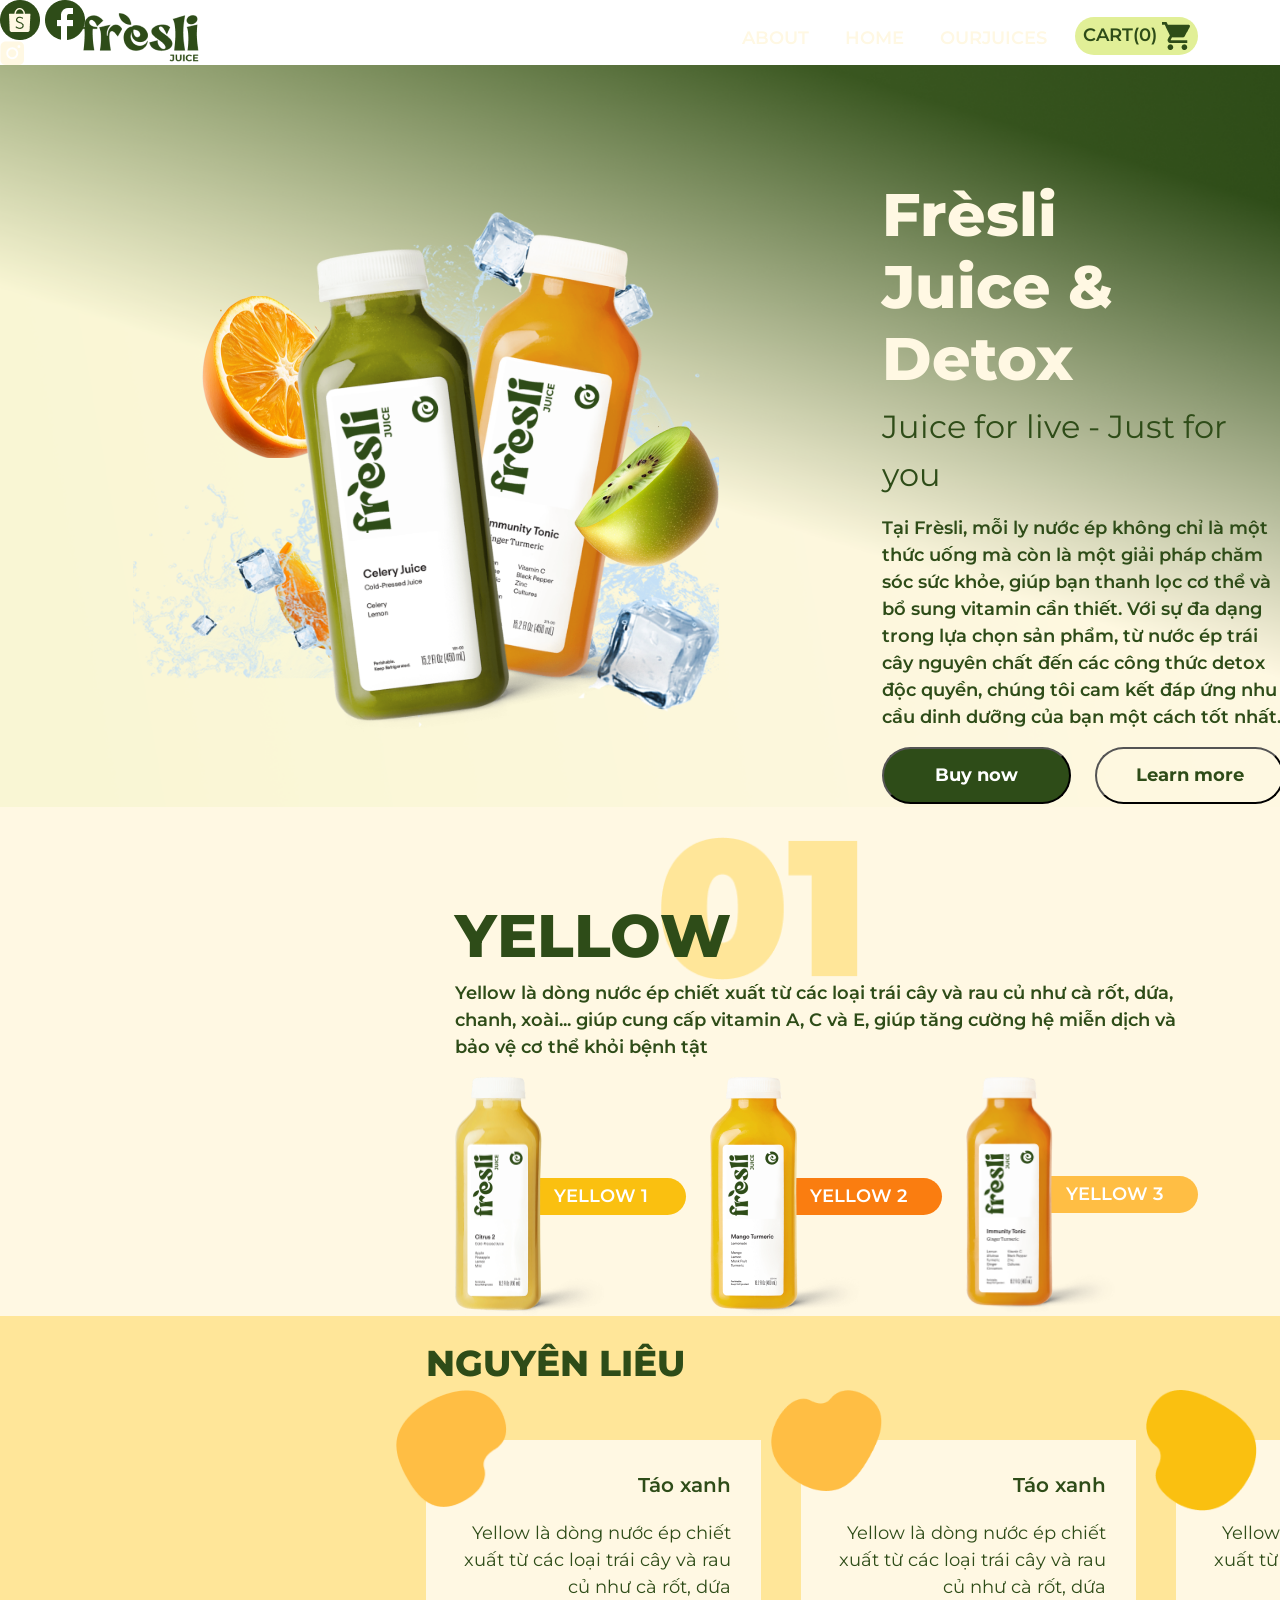
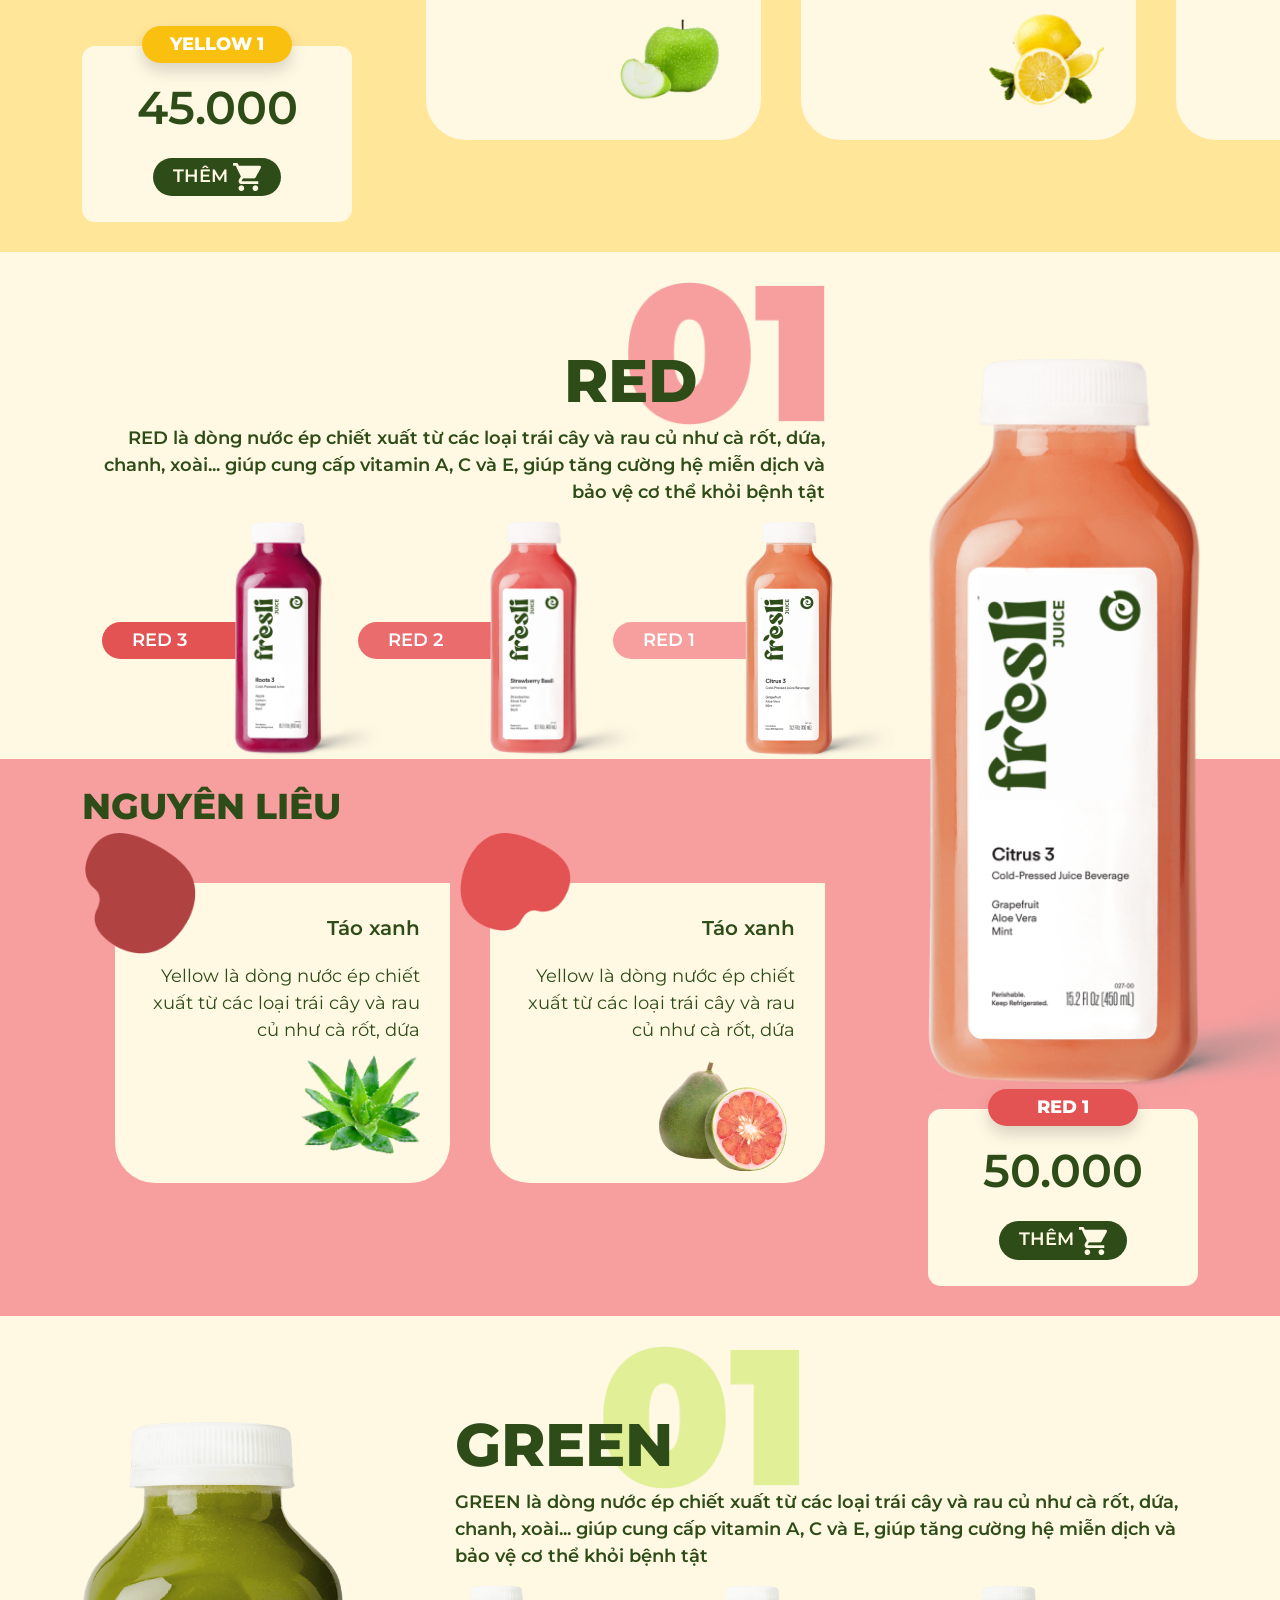
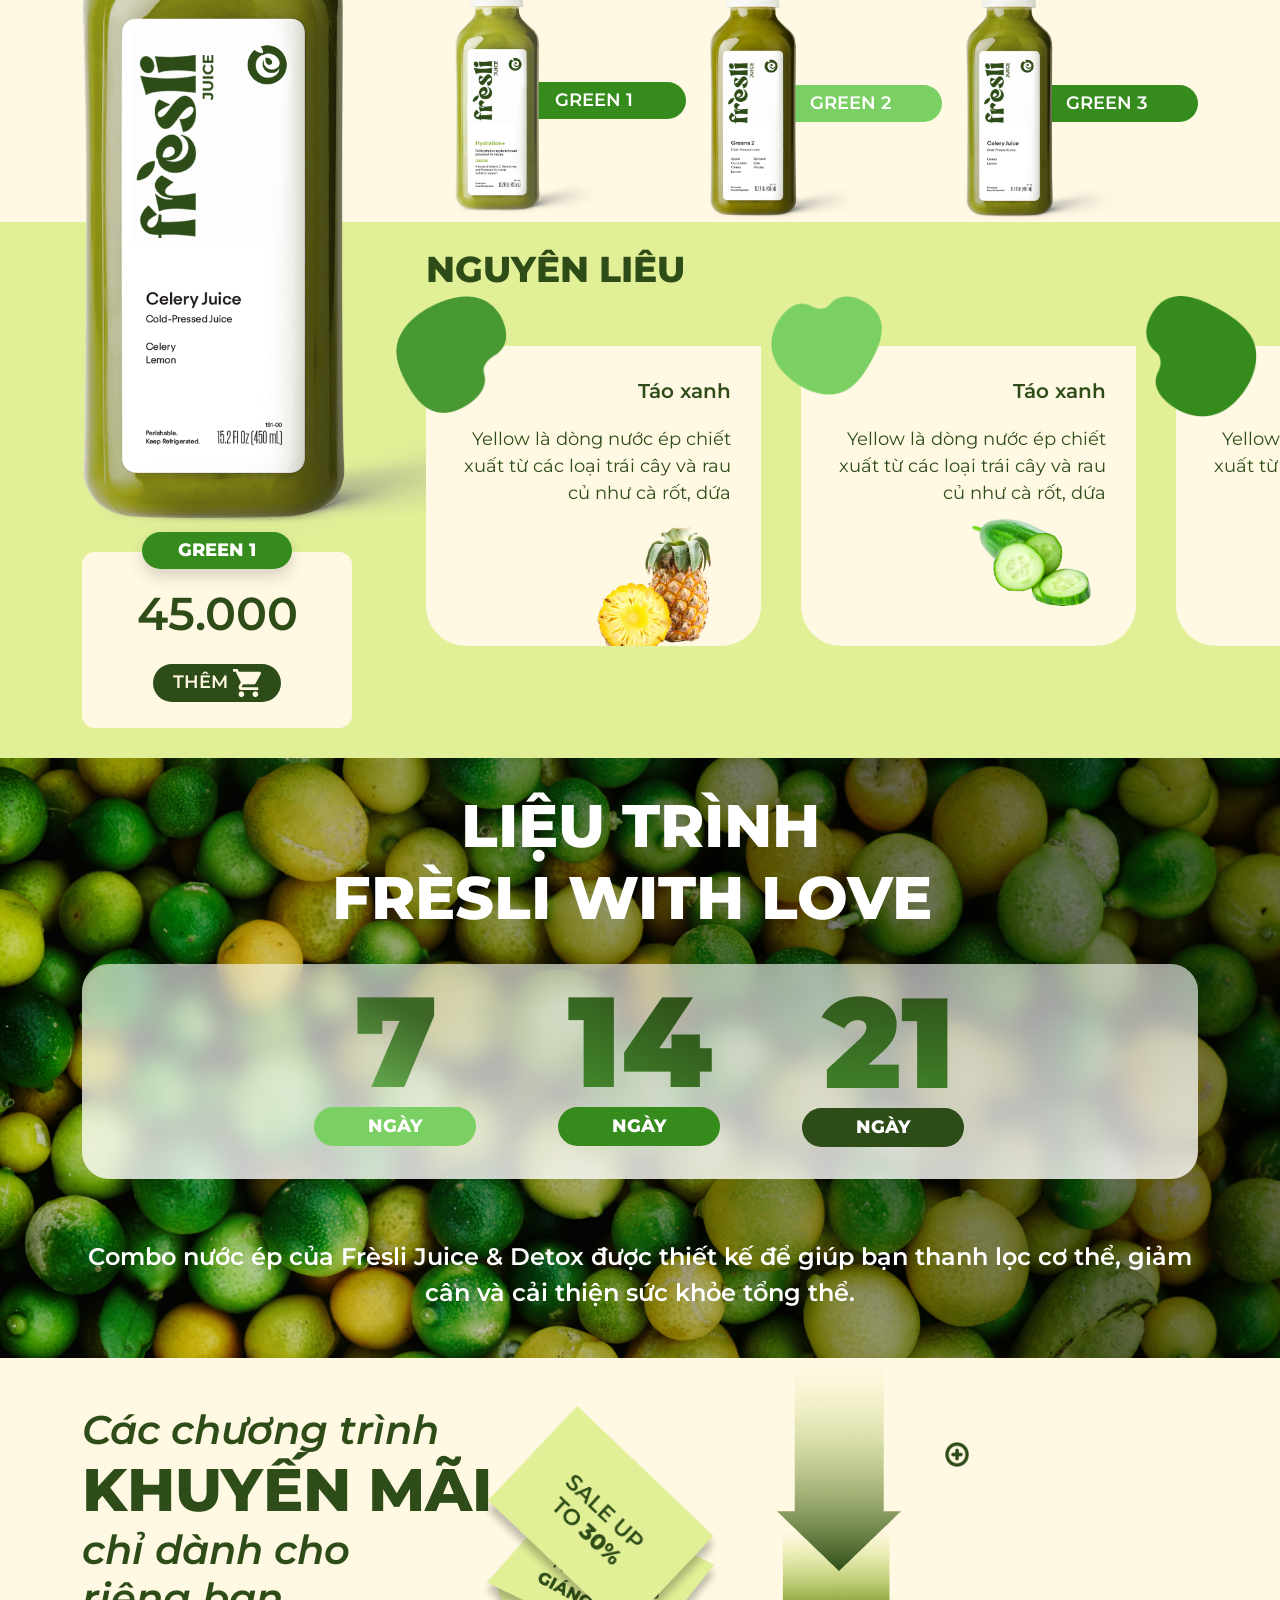
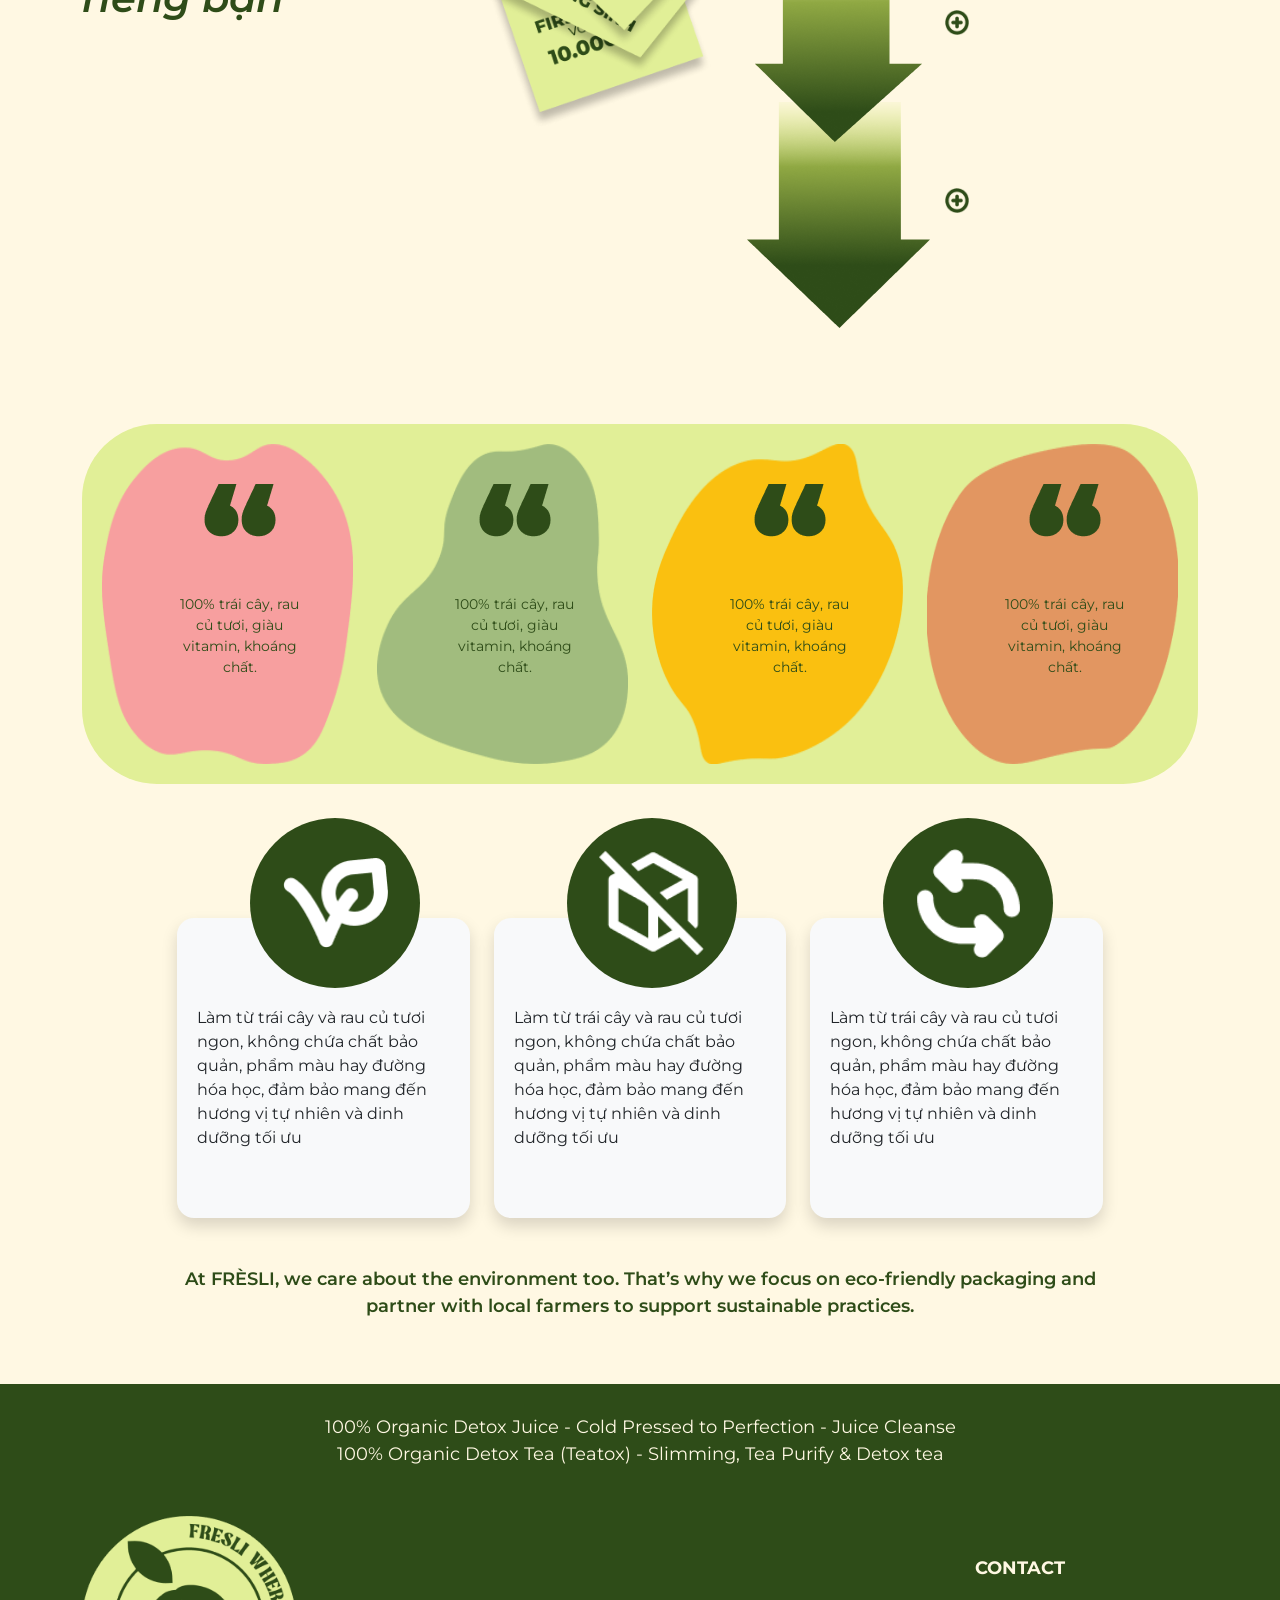
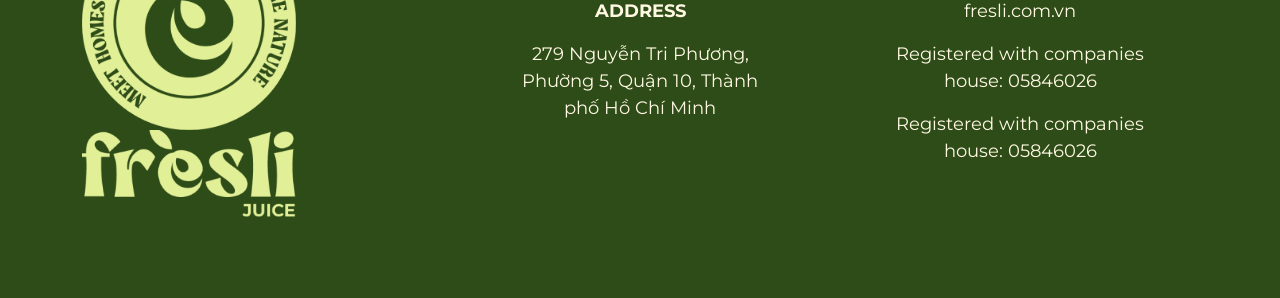
==== commit 4488390c: "Update index.html" ====
--- a/index.html
+++ b/index.html
@@ -1,10 +1,10 @@
 <!DOCTYPE html>
 <html lang="en">
-<head>
-    <meta charset="UTF-8">
-    <meta name="viewport" content="width=device-width, initial-scale=1.0">
+  <head>
+    <meta charset="UTF-8" />
+    <meta name="viewport" content="width=device-width, initial-scale=1.0" />
     <title>FRESLI</title>
-    <link href="https://unpkg.com/aos@2.3.1/dist/aos.css" rel="stylesheet">
+    <link href="https://unpkg.com/aos@2.3.1/dist/aos.css" rel="stylesheet" />
     <link
       href="https://cdnjs.cloudflare.com/ajax/libs/font-awesome/5.13.0/css/all.min.css"
       rel="stylesheet"
@@ -15,61 +15,80 @@
     />
     <script src="https://cdn.jsdelivr.net/npm/bootstrap@5.3.3/dist/js/bootstrap.bundle.min.js"></script>
     <link rel="stylesheet" href="./style.css" />
-</head>
-<body>
-  <header>
-    <nav class="navbar navbar-expand-lg">
+  </head>
+  <body>
+    <img class="fix-shopee" src="images/ic-shopee.png" />
+    <img class="fix-fb" src="images/ic-fb.png" />
+    <div class="fix-ig">
+      <img src="images/ic-ig.png" />
+    </div>
+    <header>
+      <nav class="navbar navbar-expand-lg">
+        <div class="container">
+          <a class="navbar-brand" href="#">
+            <img width="117" src="images/ic-logo.png" />
+          </a>
+          <button
+            class="navbar-toggler"
+            type="button"
+            data-bs-toggle="collapse"
+            data-bs-target="#navbarSupportedContent"
+            aria-controls="navbarSupportedContent"
+            aria-expanded="false"
+            aria-label="Toggle navigation"
+          >
+            <span class="navbar-toggler-icon"></span>
+          </button>
+          <div class="collapse navbar-collapse" id="navbarSupportedContent">
+            <ul class="navbar-nav me-auto mb-2 mb-lg-0"></ul>
+            <form class="d-flex align-items-center">
+              <ul class="navbar-nav me-auto mb-2 mb-lg-0">
+                <li class="nav-item">
+                  <a class="nav-link" aria-current="page" href="#">ABOUT</a>
+                </li>
+                <li class="nav-item">
+                  <a class="nav-link" aria-current="page" href="#">HOME</a>
+                </li>
+                <li class="nav-item">
+                  <a class="nav-link" aria-current="page" href="#">OURJUICES</a>
+                </li>
+                <li class="nav-item">
+                  <a class="nav-link cart" aria-current="page" href="#">
+                    CART(0) <img width="28" src="images/ic-cart.png" />
+                  </a>
+                </li>
+              </ul>
+            </form>
+          </div>
+        </div>
+      </nav>
       <div class="container">
-        <a class="navbar-brand" href="#">
-          <img width="117" src="images/ic-logo.png">
-        </a>
-        <button class="navbar-toggler" type="button" data-bs-toggle="collapse" data-bs-target="#navbarSupportedContent" aria-controls="navbarSupportedContent" aria-expanded="false" aria-label="Toggle navigation">
-          <span class="navbar-toggler-icon"></span>
-        </button>
-        <div class="collapse navbar-collapse" id="navbarSupportedContent">
-          <ul class="navbar-nav me-auto mb-2 mb-lg-0">
-          </ul>
-          <form class="d-flex align-items-center">
-            <ul class="navbar-nav me-auto mb-2 mb-lg-0">
-              <li class="nav-item">
-                <a class="nav-link" aria-current="page" href="#">ABOUT</a>
-              </li>
-              <li class="nav-item">
-                <a class="nav-link" aria-current="page" href="#">HOME</a>
-              </li>
-              <li class="nav-item">
-                <a class="nav-link" aria-current="page" href="#">OURJUICES</a>
-              </li>
-              <li class="nav-item">
-                <a class="nav-link cart" aria-current="page" href="#">
-                  CART(0) <img width="28" src="images/ic-cart.png"/>
-                </a>
-              </li>
-            </ul>
-          </form>
-        </div>
-      </div>
-    </nav>
-    <div class="container">
-      <div class="banner">
-        <div class="position-relative banner-img banner-img-desktop">
-          <img class="img-banner-1" src="images/cam 3.png">
-          <img class="img-banner-2" src="images/cam 1 1.png">
-          <img class="img-banner-3" src="images/đá 1.png">
-          <img class="img-banner-4" src="images/cam-1.png">
-          <img class="img-banner-5" src="images/xanh-1.png">
-          <img class="img-banner-6" src="images/kiwi 1.png">
-        </div>
-        <div class="banner-img-mobile text-center">
-          <img width="80%" src="images/Group 99.png">
-        </div>
-        <div class="banner-content">
+        <div class="banner">
+          <div class="position-relative banner-img banner-img-desktop">
+            <img class="img-banner-1" src="images/cam 3.png" />
+            <img class="img-banner-2" src="images/cam 1 1.png" />
+            <img class="img-banner-3" src="images/đá 1.png" />
+            <img class="img-banner-4" src="images/cam-1.png" />
+            <img class="img-banner-5" src="images/xanh-1.png" />
+            <img class="img-banner-6" src="images/kiwi 1.png" />
+          </div>
+          <div class="banner-img-mobile text-center">
+            <img width="80%" src="images/Group 99.png" />
+          </div>
+          <div class="banner-content">
             <h1 class="heading">
-              Frèsli <br>
+              Frèsli <br />
               Juice & Detox
             </h1>
             <p class="title">Juice for live - Just for you</p>
-            <p class="text">Tại Frèsli, mỗi ly nước ép không chỉ là một thức uống mà còn là một giải pháp chăm sóc sức khỏe, giúp bạn thanh lọc cơ thể và bổ sung vitamin cần thiết. Với sự đa dạng trong lựa chọn sản phẩm, từ nước ép trái cây nguyên chất đến các công thức detox độc quyền, chúng tôi cam kết đáp ứng nhu cầu dinh dưỡng của bạn một cách tốt nhất.</p>
+            <p class="text">
+              Tại Frèsli, mỗi ly nước ép không chỉ là một thức uống mà còn là
+              một giải pháp chăm sóc sức khỏe, giúp bạn thanh lọc cơ thể và bổ
+              sung vitamin cần thiết. Với sự đa dạng trong lựa chọn sản phẩm, từ
+              nước ép trái cây nguyên chất đến các công thức detox độc quyền,
+              chúng tôi cam kết đáp ứng nhu cầu dinh dưỡng của bạn một cách tốt
+              nhất.
+            </p>
             <div class="mt-3">
               <div class="d-flex align-items-center justify-content-center">
                 <button class="buynow">Buy now</button>
@@ -77,482 +96,665 @@
               </div>
             </div>
           </div>
+        </div>
       </div>
-    </div>
-  </header>
-  <main>
-    <!-- yellow -->
-    <section class="bg-primary-default">
-      <div class="container">
-        <div class="yellow-row">
-          <div></div>
-          <div class="yellow-right">
-            <div class="d-flex align-items-end">
-              <h3 class="section-title">YELLOW</h3>
-              <img id="yl-number" width="243" src="images/yl-01.png">
-            </div>
-            <p class="text">Yellow là dòng nước ép chiết xuất từ các loại trái cây và rau củ như cà rốt, dứa, chanh, xoài... giúp cung cấp vitamin A, C và E, giúp tăng cường hệ miễn dịch và bảo vệ cơ thể khỏi bệnh tật</p>
-            <div class="row" data-aos="fade-left">
-              <div class="col-md-4 col-4">
-                <div onclick="handleYellow('yl1')" class="d-flex align-items-center yl-yl-bot">
-                  <img class="position-relative" src="images/vàng 1 2.png">
-                  <div class="yl-title-text">YELLOW 1</div>
-                </div>
-              </div>
-              <div class="col-md-4 col-4">
-                <div onclick="handleYellow('yl2')" class="d-flex align-items-center yl-yl-bot">
-                  <img class="position-relative" src="images/vàng 3.png">
-                  <div class="yl-title-text" style="background-color: #FA7D10;">YELLOW 2</div>
-                </div>
-              </div>
-              <div class="col-md-4 col-4">
-                <div onclick="handleYellow('yl3')" class="d-flex align-items-center yl-yl-bot">
-                  <img class="position-relative" src="images/cam 8.png">
-                  <div class="yl-title-text" style="background-color: #FFBE44;">YELLOW 3</div>
-                </div>
-              </div>
-            </div>
-          </div>
-        </div>
-      </div>
-    </section>
-    <section style="background-color: #FFE699;">
-      <div  class="container">
-        <div class="yellow-row">
-          <div class="position-relative">
-            <div  class="yl-left-img" data-aos="fade-right">
-              <img id="yl-banner" width="454" src="images/vang-to-1.png">
-            </div>
-            <div class="yellow-left text" data-aos="fade-up-right">
-              <p class="title shadow" id="yl-title">YELLOW 1</p>
-              <p class="number" id="yl-price">45.000</p>
-              <p class="yl-cart">THÊM <img width="28" src="images/ic-cart-1.png"></p>
-            </div>
-          </div>
-          <div class="yellow-right-bot">
-            <div class="yl-r-b-title">NGUYÊN LIÊU</div>
-            <div class="yl-r-b-row" data-aos="fade-left">
-              <div class="yl-r-b-col">
-                <div class="yl-r-b-item position-relative">
-                  <img src="images/yl-1.png">
-                  <div class="label">Táo xanh</div>
-                  <div class="value">
-                    Yellow là dòng nước ép chiết xuất từ các loại trái cây và rau củ như cà rốt, dứa
-                  </div>
-                  <div class="text-end">
-                    <img id="nguyenlieuend1" src="images/taoxanh.png">
-                  </div>
-                </div>
-              </div>
-              <div class="yl-r-b-col">
-                <div class="yl-r-b-item position-relative">
-                  <img src="images/yl-2.png">
-                  <div class="label">Táo xanh</div>
-                  <div class="value">
-                    Yellow là dòng nước ép chiết xuất từ các loại trái cây và rau củ như cà rốt, dứa
-                  </div>
-                  <div class="text-end">
-                    <img id="nguyenlieuend2" src="images/chanh.png">
-                  </div>
-                </div>
-              </div>
-              <div class="yl-r-b-col">
-                <div class="yl-r-b-item position-relative">
-                  <img src="images/yl-3.png">
-                  <div class="label">Táo xanh</div>
-                  <div class="value">
-                    Yellow là dòng nước ép chiết xuất từ các loại trái cây và rau củ như cà rốt, dứa
-                  </div>
-                </div>
-              </div>
-            </div>
-          </div>
-        </div>
-      </div>
-    </section>
+    </header>
+    <main>
+      <!-- yellow -->
+      <section class="bg-primary-default">
+        <div class="container">
+          <div class="yellow-row">
+            <div></div>
+            <div class="yellow-right">
+              <div class="d-flex align-items-end">
+                <h3 class="section-title">YELLOW</h3>
+                <img id="yl-number" width="243" src="images/yl-01.png" />
+              </div>
+              <p class="text">
+                Yellow là dòng nước ép chiết xuất từ các loại trái cây và rau củ
+                như cà rốt, dứa, chanh, xoài... giúp cung cấp vitamin A, C và E,
+                giúp tăng cường hệ miễn dịch và bảo vệ cơ thể khỏi bệnh tật
+              </p>
+              <div class="row" data-aos="fade-left">
+                <div class="col-md-4 col-4">
+                  <div
+                    onclick="handleYellow('yl1')"
+                    class="d-flex align-items-center yl-yl-bot"
+                  >
+                    <img class="position-relative" src="images/vàng 1 2.png" />
+                    <div class="yl-title-text">YELLOW 1</div>
+                  </div>
+                </div>
+                <div class="col-md-4 col-4">
+                  <div
+                    onclick="handleYellow('yl2')"
+                    class="d-flex align-items-center yl-yl-bot"
+                  >
+                    <img class="position-relative" src="images/vàng 3.png" />
+                    <div
+                      class="yl-title-text"
+                      style="background-color: #fa7d10"
+                    >
+                      YELLOW 2
+                    </div>
+                  </div>
+                </div>
+                <div class="col-md-4 col-4">
+                  <div
+                    onclick="handleYellow('yl3')"
+                    class="d-flex align-items-center yl-yl-bot"
+                  >
+                    <img class="position-relative" src="images/cam 8.png" />
+                    <div
+                      class="yl-title-text"
+                      style="background-color: #ffbe44"
+                    >
+                      YELLOW 3
+                    </div>
+                  </div>
+                </div>
+              </div>
+            </div>
+          </div>
+        </div>
+      </section>
+      <section style="background-color: #ffe699">
+        <div class="container">
+          <div class="yellow-row">
+            <div class="position-relative">
+              <div class="yl-left-img" data-aos="fade-right">
+                <img id="yl-banner" width="454" src="images/vang-to-1.png" />
+              </div>
+              <div class="yellow-left text" data-aos="fade-up-right">
+                <p class="title shadow" id="yl-title">YELLOW 1</p>
+                <p class="number" id="yl-price">45.000</p>
+                <p class="yl-cart">
+                  THÊM <img width="28" src="images/ic-cart-1.png" />
+                </p>
+              </div>
+            </div>
+            <div class="yellow-right-bot">
+              <div class="yl-r-b-title">NGUYÊN LIÊU</div>
+              <div class="yl-r-b-row" data-aos="fade-left">
+                <div class="yl-r-b-col">
+                  <div class="yl-r-b-item position-relative">
+                    <img src="images/yl-1.png" />
+                    <div class="label">Táo xanh</div>
+                    <div class="value">
+                      Yellow là dòng nước ép chiết xuất từ các loại trái cây và
+                      rau củ như cà rốt, dứa
+                    </div>
+                    <div class="text-end">
+                      <img id="nguyenlieuend1" src="images/taoxanh.png" />
+                    </div>
+                  </div>
+                </div>
+                <div class="yl-r-b-col">
+                  <div class="yl-r-b-item position-relative">
+                    <img src="images/yl-2.png" />
+                    <div class="label">Táo xanh</div>
+                    <div class="value">
+                      Yellow là dòng nước ép chiết xuất từ các loại trái cây và
+                      rau củ như cà rốt, dứa
+                    </div>
+                    <div class="text-end">
+                      <img id="nguyenlieuend2" src="images/chanh.png" />
+                    </div>
+                  </div>
+                </div>
+                <div class="yl-r-b-col">
+                  <div class="yl-r-b-item position-relative">
+                    <img src="images/yl-3.png" />
+                    <div class="label">Táo xanh</div>
+                    <div class="value">
+                      Yellow là dòng nước ép chiết xuất từ các loại trái cây và
+                      rau củ như cà rốt, dứa
+                    </div>
+                    <div class="text-end">
+                      <img id="nguyenlieuend3" src="images/chanh.png" />
+                    </div>
+                  </div>
+                </div>
+              </div>
+            </div>
+          </div>
+        </div>
+      </section>
 
-    <!-- red -->
-    <section class="bg-primary-default">
-      <div class="container">
-        <div class="red-row">
-          <div class="red-right">
-            <div class="d-flex align-items-end justify-content-end">
-              <h3 class="section-title">RED</h3>
-              <img id="hong-number" width="243" src="images/red-01.png">
-            </div>
-            <p class="text text-end">RED là dòng nước ép chiết xuất từ các loại trái cây và rau củ như cà rốt, dứa, chanh, xoài... giúp cung cấp vitamin A, C và E, giúp tăng cường hệ miễn dịch và bảo vệ cơ thể khỏi bệnh tật</p>
-            <div class="row" data-aos="fade-right">
-              <div class="col-md-4 col-4">
-                <div onclick="handlePink('pink3')" class="d-flex align-items-center justify-content-end rl-rl-bot">
-                  <div class="rl-title-text" style="background-color: #E35353;">RED 3</div>
-                  <img class="position-relative" src="images/roots3.png">
-                </div>
-              </div>
-              <div class="col-md-4 col-4">
-                <div onclick="handlePink('pink2')" class="d-flex align-items-center justify-content-end rl-rl-bot">
-                  <div class="rl-title-text">RED 2</div>
-                  <img class="position-relative" src="images/hồng.png">
-                </div>
-              </div>
-              <div class="col-md-4 col-4">
-                <div onclick="handlePink('pink1')" class="d-flex align-items-center justify-content-end rl-rl-bot">
-                  <div class="rl-title-text" style="background-color: #F79F9F;">RED 1</div>
-                  <img class="position-relative" src="images/hồng nhạt (1).png">
-                </div>
-              </div>
-            </div>
-          </div>
-          <div></div>
-        </div>
-      </div>
-    </section>
-    <section style="background-color: #F79F9F;">
-      <div  class="container">
-        <div class="red-row">
-          <div class="red-right-bot">
-            <div class="rl-r-b-title">NGUYÊN LIÊU</div>
-            <div class="rl-r-b-row" data-aos="fade-right">
-              <div class="rl-r-b-col">
-                <div class="rl-r-b-item position-relative">
-                  <img src="images/rl-2.png">
-                  <div class="label">Táo xanh</div>
-                  <div class="value">
-                    Yellow là dòng nước ép chiết xuất từ các loại trái cây và rau củ như cà rốt, dứa
-                  </div>
-                  <div class="text-end">
-                    <img id="nguyenlieured3" src="images/buoihong.png">
-                  </div>
-                </div>
-              </div>
-              <div class="rl-r-b-col">
-                <div class="rl-r-b-item position-relative">
-                  <img src="images/rl-1.png">
-                  <div class="label">Táo xanh</div>
-                  <div class="value">
-                    Yellow là dòng nước ép chiết xuất từ các loại trái cây và rau củ như cà rốt, dứa
-                  </div>
-                  <div class="text-end">
-                    <img id="nguyenlieured2" src="images/nhadam.png">
-                  </div>
-                </div>
-              </div>
-              <div class="rl-r-b-col">
-                <div class="rl-r-b-item position-relative">
-                  <div class="label">Táo xanh</div>
-                  <div class="value">
-                    Yellow là dòng nước ép chiết xuất từ các loại trái cây và rau củ như cà rốt, dứa
-                  </div>
-                  <div class="text-end">
-                    <img id="nguyenlieured1" src="images/bacha.png">
-                  </div>
-                </div>
-              </div>
-            </div>
-          </div>
-          <div class="position-relative">
-            <div  class="yl-left-img">
-              <img data-aos="fade-left" id="pink-banner" src="images/hong-to-1.png">
-            </div>
-            <div class="red-left text"  data-aos="fade-up-left">
-              <p class="title shadow" id="hong-title">RED 1</p>
-              <p class="number" id="hong-price">50.000</p>
-              <p class="yl-cart">THÊM <img width="28" src="images/ic-cart-1.png"></p>
-            </div>
-          </div>
-        </div>
-      </div>
-    </section>
-    
-    <!-- green -->
-    <section class="bg-primary-default">
-      <div class="container">
-        <div class="yellow-row">
-          <div></div>
-          <div class="yellow-right">
-            <div class="d-flex align-items-end">
-              <h3 class="section-title">GREEN</h3>
-              <img id="xanh-number" width="243" src="images/01-2.png">
-            </div>
-            <p class="text">GREEN là dòng nước ép chiết xuất từ các loại trái cây và rau củ như cà rốt, dứa, chanh, xoài... giúp cung cấp vitamin A, C và E, giúp tăng cường hệ miễn dịch và bảo vệ cơ thể khỏi bệnh tật</p>
-            <div class="row" data-aos="fade-left">
-              <div class="col-md-4 col-4">
-                <div onclick="handleGreen('green1')" class="d-flex align-items-center yl-yl-bot">
-                  <img class="position-relative" src="images/xanh-to-1.png">
-                  <div class="gr-title-text">GREEN 1</div>
-                </div>
-              </div>
-              <div class="col-md-4 col-4">
-                <div onclick="handleGreen('green2')" class="d-flex align-items-center yl-yl-bot">
-                  <img class="position-relative" src="images/xanh-to-2.png">
-                  <div class="gr-title-text" style="background-color: #7BD063;">GREEN 2</div>
-                </div>
-              </div>
-              <div class="col-md-4 col-4">
-                <div onclick="handleGreen('green3')" class="d-flex align-items-center yl-yl-bot">
-                  <img class="position-relative" src="images/xanh-to-3.png">
-                  <div class="gr-title-text" style="background-color: #358C1D;">GREEN 3</div>
-                </div>
-              </div>
-            </div>
-          </div>
-        </div>
-      </div>
-    </section>
-    <section style="background-color: #E1EF97;">
-      <div  class="container">
-        <div class="yellow-row">
-          <div class="position-relative">
-            <div  class="yl-left-img">
-              <img data-aos="fade-right" id="green-banner" src="images/xanh 1.png">
-            </div>
-            <div class="yellow-left text" data-aos="fade-up-right">
-              <p id="xanh-title" class="title shadow" style="background-color: #358C1D;">GREEN 1</p>
-              <p id="xanh-price" class="number">45.000</p>
-              <p class="yl-cart">THÊM <img width="28" src="images/ic-cart-1.png"></p>
-            </div>
-          </div>
-          <div class="yellow-right-bot">
-            <div class="yl-r-b-title">NGUYÊN LIÊU</div>
-            <div class="yl-r-b-row" data-aos="fade-left">
-              <div class="yl-r-b-col">
-                <div class="yl-r-b-item position-relative">
-                  <img src="images/gr-1.png">
-                  <div class="label">Táo xanh</div>
-                  <div class="value">
-                    Yellow là dòng nước ép chiết xuất từ các loại trái cây và rau củ như cà rốt, dứa
-                  </div>
-                  <div class="text-end">
-                    <img id="nguyenlieugreen1" src="images/dua.png">
-                  </div>
-                </div>
-              </div>
-              <div class="yl-r-b-col">
-                <div class="yl-r-b-item position-relative">
-                  <img src="images/gr-2.png">
-                  <div class="label">Táo xanh</div>
-                  <div class="value">
-                    Yellow là dòng nước ép chiết xuất từ các loại trái cây và rau củ như cà rốt, dứa
-                  </div>
-                  <div class="text-end">
-                    <img id="nguyenlieugreen2" src="images/duachuot.png">
-                  </div>
-                </div>
-              </div>
-              <div class="yl-r-b-col">
-                <div class="yl-r-b-item position-relative">
-                  <img src="images/gr-3.png">
-                  <div class="label">Táo xanh</div>
-                  <div class="value">
-                    Yellow là dòng nước ép chiết xuất từ các loại trái cây và rau củ như cà rốt, dứa
-                  </div>
-                </div>
-              </div>
-            </div>
-          </div>
-        </div>
-      </div>
-    </section>
-    <section>
-      <div class="bg-love">
+      <!-- red -->
+      <section class="bg-primary-default">
         <div class="container">
-          <h2>Liệu trình <br>
-            Frèsli with Love </h2>
+          <div class="red-row">
+            <div class="red-right">
+              <div class="d-flex align-items-end justify-content-end">
+                <h3 class="section-title">RED</h3>
+                <img id="hong-number" width="243" src="images/red-01.png" />
+              </div>
+              <p class="text text-end">
+                RED là dòng nước ép chiết xuất từ các loại trái cây và rau củ
+                như cà rốt, dứa, chanh, xoài... giúp cung cấp vitamin A, C và E,
+                giúp tăng cường hệ miễn dịch và bảo vệ cơ thể khỏi bệnh tật
+              </p>
+              <div class="row" data-aos="fade-right">
+                <div class="col-md-4 col-4">
+                  <div
+                    onclick="handlePink('pink3')"
+                    class="d-flex align-items-center justify-content-end rl-rl-bot"
+                  >
+                    <div
+                      class="rl-title-text"
+                      style="background-color: #e35353"
+                    >
+                      RED 3
+                    </div>
+                    <img class="position-relative" src="images/roots3.png" />
+                  </div>
+                </div>
+                <div class="col-md-4 col-4">
+                  <div
+                    onclick="handlePink('pink2')"
+                    class="d-flex align-items-center justify-content-end rl-rl-bot"
+                  >
+                    <div class="rl-title-text">RED 2</div>
+                    <img class="position-relative" src="images/hồng.png" />
+                  </div>
+                </div>
+                <div class="col-md-4 col-4">
+                  <div
+                    onclick="handlePink('pink1')"
+                    class="d-flex align-items-center justify-content-end rl-rl-bot"
+                  >
+                    <div
+                      class="rl-title-text"
+                      style="background-color: #f79f9f"
+                    >
+                      RED 1
+                    </div>
+                    <img
+                      class="position-relative"
+                      src="images/hồng nhạt (1).png"
+                    />
+                  </div>
+                </div>
+              </div>
+            </div>
+            <div></div>
+          </div>
+        </div>
+      </section>
+      <section style="background-color: #f79f9f">
+        <div class="container">
+          <div class="red-row">
+            <div class="red-right-bot">
+              <div class="rl-r-b-title">NGUYÊN LIÊU</div>
+              <div class="rl-r-b-row" data-aos="fade-right">
+                <div class="rl-r-b-col">
+                  <div class="rl-r-b-item position-relative">
+                    <img src="images/rl-2.png" />
+                    <div class="label">Táo xanh</div>
+                    <div class="value">
+                      Yellow là dòng nước ép chiết xuất từ các loại trái cây và
+                      rau củ như cà rốt, dứa
+                    </div>
+                    <div class="text-end">
+                      <img id="nguyenlieured3" src="images/buoihong.png" />
+                    </div>
+                  </div>
+                </div>
+                <div class="rl-r-b-col">
+                  <div class="rl-r-b-item position-relative">
+                    <img src="images/rl-1.png" />
+                    <div class="label">Táo xanh</div>
+                    <div class="value">
+                      Yellow là dòng nước ép chiết xuất từ các loại trái cây và
+                      rau củ như cà rốt, dứa
+                    </div>
+                    <div class="text-end">
+                      <img id="nguyenlieured2" src="images/nhadam.png" />
+                    </div>
+                  </div>
+                </div>
+                <div class="rl-r-b-col">
+                  <div class="rl-r-b-item position-relative">
+                    <div class="label">Táo xanh</div>
+                    <div class="value">
+                      Yellow là dòng nước ép chiết xuất từ các loại trái cây và
+                      rau củ như cà rốt, dứa
+                    </div>
+                    <div class="text-end">
+                      <img id="nguyenlieured1" src="images/bacha.png" />
+                    </div>
+                  </div>
+                </div>
+              </div>
+            </div>
+            <div class="position-relative">
+              <div class="yl-left-img">
+                <img
+                  data-aos="fade-left"
+                  id="pink-banner"
+                  src="images/hong-to-1.png"
+                />
+              </div>
+              <div class="red-left text" data-aos="fade-up-left">
+                <p class="title shadow" id="hong-title">RED 1</p>
+                <p class="number" id="hong-price">50.000</p>
+                <p class="yl-cart">
+                  THÊM <img width="28" src="images/ic-cart-1.png" />
+                </p>
+              </div>
+            </div>
+          </div>
+        </div>
+      </section>
+
+      <!-- green -->
+      <section class="bg-primary-default">
+        <div class="container">
+          <div class="yellow-row">
+            <div></div>
+            <div class="yellow-right">
+              <div class="d-flex align-items-end">
+                <h3 class="section-title">GREEN</h3>
+                <img id="xanh-number" width="243" src="images/01-2.png" />
+              </div>
+              <p class="text">
+                GREEN là dòng nước ép chiết xuất từ các loại trái cây và rau củ
+                như cà rốt, dứa, chanh, xoài... giúp cung cấp vitamin A, C và E,
+                giúp tăng cường hệ miễn dịch và bảo vệ cơ thể khỏi bệnh tật
+              </p>
+              <div class="row" data-aos="fade-left">
+                <div class="col-md-4 col-4">
+                  <div
+                    onclick="handleGreen('green1')"
+                    class="d-flex align-items-center yl-yl-bot"
+                  >
+                    <img class="position-relative" src="images/xanh-to-1.png" />
+                    <div class="gr-title-text">GREEN 1</div>
+                  </div>
+                </div>
+                <div class="col-md-4 col-4">
+                  <div
+                    onclick="handleGreen('green2')"
+                    class="d-flex align-items-center yl-yl-bot"
+                  >
+                    <img class="position-relative" src="images/xanh-to-2.png" />
+                    <div
+                      class="gr-title-text"
+                      style="background-color: #7bd063"
+                    >
+                      GREEN 2
+                    </div>
+                  </div>
+                </div>
+                <div class="col-md-4 col-4">
+                  <div
+                    onclick="handleGreen('green3')"
+                    class="d-flex align-items-center yl-yl-bot"
+                  >
+                    <img class="position-relative" src="images/xanh-to-3.png" />
+                    <div
+                      class="gr-title-text"
+                      style="background-color: #358c1d"
+                    >
+                      GREEN 3
+                    </div>
+                  </div>
+                </div>
+              </div>
+            </div>
+          </div>
+        </div>
+      </section>
+      <section style="background-color: #e1ef97">
+        <div class="container">
+          <div class="yellow-row">
+            <div class="position-relative">
+              <div class="yl-left-img">
+                <img
+                  data-aos="fade-right"
+                  id="green-banner"
+                  src="images/xanh 1.png"
+                />
+              </div>
+              <div class="yellow-left text" data-aos="fade-up-right">
+                <p
+                  id="xanh-title"
+                  class="title shadow"
+                  style="background-color: #358c1d"
+                >
+                  GREEN 1
+                </p>
+                <p id="xanh-price" class="number">45.000</p>
+                <p class="yl-cart">
+                  THÊM <img width="28" src="images/ic-cart-1.png" />
+                </p>
+              </div>
+            </div>
+            <div class="yellow-right-bot">
+              <div class="yl-r-b-title">NGUYÊN LIÊU</div>
+              <div class="yl-r-b-row gl-r-b-row" data-aos="fade-left">
+                <div class="yl-r-b-col">
+                  <div class="yl-r-b-item position-relative">
+                    <img src="images/gr-1.png" />
+                    <div class="label">Táo xanh</div>
+                    <div class="value">
+                      Yellow là dòng nước ép chiết xuất từ các loại trái cây và
+                      rau củ như cà rốt, dứa
+                    </div>
+                    <div class="text-end">
+                      <img id="nguyenlieugreen1" src="images/dua.png" />
+                    </div>
+                  </div>
+                </div>
+                <div class="yl-r-b-col">
+                  <div class="yl-r-b-item position-relative">
+                    <img src="images/gr-2.png" />
+                    <div class="label">Táo xanh</div>
+                    <div class="value">
+                      Yellow là dòng nước ép chiết xuất từ các loại trái cây và
+                      rau củ như cà rốt, dứa
+                    </div>
+                    <div class="text-end">
+                      <img id="nguyenlieugreen2" src="images/duachuot.png" />
+                    </div>
+                  </div>
+                </div>
+                <div class="yl-r-b-col">
+                  <div class="yl-r-b-item position-relative">
+                    <img src="images/gr-3.png" />
+                    <div class="label">Táo xanh</div>
+                    <div class="value">
+                      Yellow là dòng nước ép chiết xuất từ các loại trái cây và
+                      rau củ như cà rốt, dứa
+                    </div>
+                    <div class="text-end">
+                      <img id="nguyenlieugreen3" src="images/duachuot.png" />
+                    </div>
+                  </div>
+                </div>
+              </div>
+            </div>
+          </div>
+        </div>
+      </section>
+      <section>
+        <div class="bg-love">
+          <div class="container">
+            <h2>
+              Liệu trình <br />
+              Frèsli with Love 
+            </h2>
             <div class="love-w">
               <div class="love-w-row" data-aos="zoom-in">
                 <div class="love-w-col text-center">
-                  <div class="date-number" >
-                    <img src="images/7.png">
+                  <div class="date-number">
+                    <img src="images/7.png" />
                   </div>
                   <div class="date-txt">NGÀY</div>
                 </div>
                 <div class="love-w-col text-center">
                   <div class="date-number">
-                    <img src="images/14.png"></div>
-                  <div class="date-txt" style="background: #358C1D;">NGÀY</div>
+                    <img src="images/14.png" />
+                  </div>
+                  <div class="date-txt" style="background: #358c1d">NGÀY</div>
                 </div>
                 <div class="love-w-col text-center">
                   <div class="date-number">
-                    <img src="images/21.png"></div>
-                  <div class="date-txt" style="background: #2E4C18;">NGÀY</div>
-                </div>
-              </div>
-            </div>
-          <p>Combo nước ép của Frèsli Juice & Detox được thiết kế để giúp bạn thanh lọc cơ thể, giảm cân và cải thiện sức khỏe tổng thể.</p>
+                    <img src="images/21.png" />
+                  </div>
+                  <div class="date-txt" style="background: #2e4c18">NGÀY</div>
+                </div>
+              </div>
+            </div>
+            <p>
+              Combo nước ép của Frèsli Juice & Detox được thiết kế để giúp bạn
+              thanh lọc cơ thể, giảm cân và cải thiện sức khỏe tổng thể.
+            </p>
+          </div>
+        </div>
+      </section>
+      <section style="background-color: #fff8e3">
+        <div class="container pt-5 pb-5">
+          <div class="row sale-product">
+            <div class="col-md-7 d-flex justify-content-between">
+              <h2 class="sale-title" data-aos="fade-right">
+                Các chương trình <br />
+                <span>khuyến mãi </span><br />
+                chỉ dành cho <br />
+                riêng bạn
+              </h2>
+              <div class="position-relative sale-img">
+                <img class="sale-1" src="images/Group 88.png" />
+                <img class="sale-2" src="images/Group 89.png" />
+                <img class="sale-3" src="images/Group 90.png" />
+              </div>
+            </div>
+            <div class="col-md-5">
+              <div class="sale-right-item">
+                <div class="text-center">
+                  <img
+                    data-aos="fade-up"
+                    class="position-relative"
+                    style="z-index: 3"
+                    width="124"
+                    src="images/Vector (5).png"
+                  />
+                </div>
+                <div class="content-item" data-aos="fade-left">
+                  <img class="daucong" width="24" src="images/daucong.png" />
+                   
+                  <div class="content-text">
+                    Sale đến 30% khi sử dụng các gói combo Frèsli with Love
+                  </div>
+                </div>
+              </div>
+              <div class="sale-right-item">
+                <div class="text-center">
+                  <img
+                    data-aos="fade-up"
+                    class="position-relative"
+                    style="z-index: 2"
+                    width="167"
+                    src="images/Vector (6).png"
+                  />
+                </div>
+                <div class="content-item" data-aos="fade-left">
+                  <img class="daucong" width="24" src="images/daucong.png" />
+                   
+                  <div class="content-text">
+                    Sale đến 30% khi sử dụng các gói combo Frèsli with Love
+                  </div>
+                </div>
+              </div>
+              <div class="sale-right-item">
+                <div class="text-center">
+                  <img
+                    data-aos="fade-up"
+                    class="position-relative"
+                    style="z-index: 1"
+                    width="183"
+                    src="images/Vector (7).png"
+                  />
+                </div>
+                <div class="content-item" data-aos="fade-left">
+                  <img class="daucong" width="24" src="images/daucong.png" />
+                   
+                  <div class="content-text">
+                    Sale đến 30% khi sử dụng các gói combo Frèsli with Love
+                  </div>
+                </div>
+              </div>
+            </div>
+          </div>
+        </div>
+      </section>
+      <section class="pt-5" style="background-color: #fff8e3">
+        <div class="container">
+          <section
+            style="
+              background-color: #e1ef97;
+              border-radius: 75px;
+              padding: 20px;
+            "
+          >
+            <div class="row align-items-center">
+              <div
+                class="col-lg-3 col-md-6 position-relative"
+                data-aos="fade-right"
+              >
+                <div class="img-phay">
+                  <img src="images/phay.png" />
+                </div>
+                <img class="img-box" src="images/box 1@4x.png" />
+                <div class="content-phay">
+                  <p>100% trái cây, rau củ tươi, giàu vitamin, khoáng chất.</p>
+                </div>
+              </div>
+              <div
+                class="col-lg-3 col-md-6 position-relative"
+                data-aos="fade-up"
+              >
+                <div class="img-phay">
+                  <img src="images/phay.png" />
+                </div>
+                <img class="img-box" src="images/box 2@4x.png" />
+                <div class="content-phay">
+                  <p>100% trái cây, rau củ tươi, giàu vitamin, khoáng chất.</p>
+                </div>
+              </div>
+              <div
+                class="col-lg-3 col-md-6 position-relative"
+                data-aos="fade-up"
+              >
+                <div class="img-phay">
+                  <img src="images/phay.png" />
+                </div>
+                <img class="img-box" src="images/box 3@4x.png" />
+                <div class="content-phay">
+                  <p>100% trái cây, rau củ tươi, giàu vitamin, khoáng chất.</p>
+                </div>
+              </div>
+              <div
+                class="col-lg-3 col-md-6 position-relative"
+                data-aos="fade-left"
+              >
+                <div class="img-phay">
+                  <img src="images/phay.png" />
+                </div>
+                <img class="img-box" src="images/box 4@4x.png" />
+                <div class="content-phay">
+                  <p>100% trái cây, rau củ tươi, giàu vitamin, khoáng chất.</p>
+                </div>
+              </div>
+            </div>
+          </section>
 
+          <div class="row box">
+            <div class="col-lg-1"></div>
+            <div class="col-lg-10">
+              <div class="row">
+                <div class="col-md-4">
+                  <div
+                    class="box-item shadow position-relative bg-light"
+                    data-aos="fade-right"
+                  >
+                    <div class="box-img">
+                      <img width="105" src="images/Group.png" />
+                    </div>
+                    <div class="box-content">
+                      <p>
+                        Làm từ trái cây và rau củ tươi ngon, không chứa chất bảo
+                        quản, phẩm màu hay đường hóa học, đảm bảo mang đến hương
+                        vị tự nhiên và dinh dưỡng tối ưu
+                      </p>
+                    </div>
+                  </div>
+                </div>
+                <div class="col-md-4">
+                  <div
+                    class="box-item shadow position-relative bg-light"
+                    data-aos="fade-up"
+                  >
+                    <div class="box-img">
+                      <img width="105" src="images/Vector (8).png" />
+                    </div>
+                    <div class="box-content">
+                      <p>
+                        Làm từ trái cây và rau củ tươi ngon, không chứa chất bảo
+                        quản, phẩm màu hay đường hóa học, đảm bảo mang đến hương
+                        vị tự nhiên và dinh dưỡng tối ưu
+                      </p>
+                    </div>
+                  </div>
+                </div>
+                <div class="col-md-4">
+                  <div
+                    class="box-item shadow position-relative bg-light"
+                    data-aos="fade-left"
+                  >
+                    <div class="box-img">
+                      <img width="105" src="images/Vector (9).png" />
+                    </div>
+                    <div class="box-content">
+                      <p>
+                        Làm từ trái cây và rau củ tươi ngon, không chứa chất bảo
+                        quản, phẩm màu hay đường hóa học, đảm bảo mang đến hương
+                        vị tự nhiên và dinh dưỡng tối ưu
+                      </p>
+                    </div>
+                  </div>
+                </div>
+              </div>
+              <p class="text text-center mt-5 pb-5">
+                At FRÈSLI, we care about the environment too. That’s why we
+                focus on eco-friendly packaging and <br />
+                partner with local farmers to support sustainable practices.
+              </p>
+            </div>
+            <div class="col-lg-1"></div>
+          </div>
+        </div>
+      </section>
+    </main>
+    <footer>
+      <div class="container">
+        <div class="title text-center">
+          100% Organic Detox Juice - Cold Pressed to Perfection - Juice
+          Cleanse<br />
+          100% Organic Detox Tea (Teatox) - Slimming, Tea Purify & Detox tea
+        </div>
+        <div class="row align-items-center mt-5 mb-5">
+          <div class="col-md-4 img-center">
+            <img width="60%" src="images/Intersect.png" />
+            <img width="60%" src="images/logo full.png" />
+          </div>
+          <div class="col-md-4 col-6">
+            <p class="text-center"><b>ADDRESS</b></p>
+            <p class="text-center">
+              279 Nguyễn Tri Phương, <br />Phường 5, Quận 10, Thành <br />phố Hồ
+              Chí Minh
+            </p>
+          </div>
+          <div class="col-md-4 col-6">
+            <p class="text-center"><b>CONTACT</b></p>
+            <p class="text-center">fresli.com.vn</p>
+            <p class="text-center">
+              Registered with companies <br />
+              house: 05846026
+            </p>
+            <p class="text-center">
+              Registered with companies <br />
+              house: 05846026
+            </p>
+          </div>
         </div>
       </div>
-    </section>
-    <section style="background-color: #FFF8E3;">
-      <div class="container pt-5 pb-5">
-        <div class="row sale-product">
-          <div class="col-md-7 d-flex justify-content-between">
-            <h2 class="sale-title" data-aos="fade-right">
-              Các chương trình <br>
-              <span>khuyến mãi </span><br>
-              chỉ dành cho <br>
-              riêng bạn
-            </h2>
-              <div class="position-relative sale-img">
-              <img class="sale-1" src="images/Group 88.png">
-              <img class="sale-2" src="images/Group 89.png">
-              <img class="sale-3" src="images/Group 90.png">
-            </div>
-          </div>
-          <div class="col-md-5">
-            <div class="sale-right-item">
-              <div class="text-center">
-                <img data-aos="fade-up" class="position-relative" style="z-index: 3;" width="124" src="images/Vector (5).png">
-              </div>
-              <div class="content-item" data-aos="fade-left">
-                <img class="daucong" width="24" src="images/daucong.png">
-                 <div class="content-text">Sale đến 30% khi sử dụng các gói combo Frèsli with Love</div>
-              </div>
-            </div>
-            <div class="sale-right-item">
-              <div class="text-center">
-                <img data-aos="fade-up" class="position-relative" style="z-index: 2;" width="167" src="images/Vector (6).png">
-              </div>
-              <div class="content-item" data-aos="fade-left">
-                <img class="daucong" width="24" src="images/daucong.png">
-                 <div class="content-text">Sale đến 30% khi sử dụng các gói combo Frèsli with Love</div>
-              </div>
-            </div>
-            <div class="sale-right-item">
-              <div class="text-center">
-                <img data-aos="fade-up" class="position-relative" style="z-index: 1;" width="183" src="images/Vector (7).png">
-              </div>
-              <div class="content-item" data-aos="fade-left">
-                <img class="daucong" width="24" src="images/daucong.png">
-                 <div class="content-text">Sale đến 30% khi sử dụng các gói combo Frèsli with Love</div>
-              </div>
-            </div>
-          </div>
-        </div>
-      </div>
-    </section>
-    <section class="pt-5" style="background-color: #FFF8E3;">
-      <div class="container">
-        <section style="background-color: #E1EF97; border-radius: 75px; padding: 20px;">
-          <div class="row align-items-center">
-            <div class="col-lg-3 col-md-6 position-relative" data-aos="fade-right">
-              <div class="img-phay">
-                <img src="images/phay.png">
-              </div>
-              <img class="img-box" src="images/box 1@4x.png">
-              <div class="content-phay">
-                <p>100% trái cây, rau củ tươi, giàu vitamin, khoáng chất.</p>
-              </div>
-            </div>
-            <div class="col-lg-3 col-md-6 position-relative" data-aos="fade-up">
-              <div class="img-phay">
-                <img src="images/phay.png">
-              </div>
-              <img class="img-box" src="images/box 2@4x.png">
-              <div class="content-phay">
-                <p>100% trái cây, rau củ tươi, giàu vitamin, khoáng chất.</p>
-              </div>
-            </div>
-            <div class="col-lg-3 col-md-6 position-relative" data-aos="fade-up">
-              <div class="img-phay">
-                <img src="images/phay.png">
-              </div>
-              <img class="img-box" src="images/box 3@4x.png">
-              <div class="content-phay">
-                <p>100% trái cây, rau củ tươi, giàu vitamin, khoáng chất.</p>
-              </div>
-            </div>
-            <div class="col-lg-3 col-md-6 position-relative" data-aos="fade-left">
-              <div class="img-phay">
-                <img src="images/phay.png">
-              </div>
-              <img class="img-box" src="images/box 4@4x.png">
-              <div class="content-phay">
-                <p>100% trái cây, rau củ tươi, giàu vitamin, khoáng chất.</p>
-              </div>
-            </div>
-          </div>
-        </section>
-        
-        <div class="row box">
-          <div class="col-lg-1"></div>
-          <div class="col-lg-10">
-            <div class="row">
-              <div class="col-md-4">
-                <div class="box-item shadow position-relative bg-light" data-aos="fade-right">
-                  <div class="box-img">
-                    <img width="105" src="images/Group.png" />
-                  </div>
-                  <div class="box-content">
-                    <p>Làm từ trái cây và rau củ tươi ngon, không chứa chất bảo quản, phẩm màu hay đường hóa học, đảm bảo mang đến hương vị tự nhiên và dinh dưỡng tối ưu</p>
-                  </div>
-                </div>
-              </div>
-              <div class="col-md-4">
-                <div class="box-item shadow position-relative bg-light" data-aos="fade-up">
-                  <div class="box-img">
-                    <img width="105" src="images/Vector (8).png" />
-                  </div>
-                  <div class="box-content">
-                    <p>Làm từ trái cây và rau củ tươi ngon, không chứa chất bảo quản, phẩm màu hay đường hóa học, đảm bảo mang đến hương vị tự nhiên và dinh dưỡng tối ưu</p>
-                  </div>
-                </div>
-              </div>
-              <div class="col-md-4">
-                <div class="box-item shadow position-relative bg-light" data-aos="fade-left">
-                  <div class="box-img">
-                    <img width="105" src="images/Vector (9).png" />
-                  </div>
-                  <div class="box-content">
-                    <p>Làm từ trái cây và rau củ tươi ngon, không chứa chất bảo quản, phẩm màu hay đường hóa học, đảm bảo mang đến hương vị tự nhiên và dinh dưỡng tối ưu</p>
-                  </div>
-                </div>
-              </div>
-            </div>
-            <p class="text text-center mt-5 pb-5">
-              At FRÈSLI, we care about the environment too. That’s why we focus on eco-friendly packaging and <br> partner with local farmers to support sustainable practices.
-            </p>
-          </div>
-          <div class="col-lg-1"></div>
-        </div>
-      </div>
-    </section>
-  </main>
-  <footer>
-    <div class="container">
-      <div class="title text-center">
-        100% Organic Detox Juice - Cold Pressed to Perfection - Juice Cleanse<br>
-        100% Organic Detox Tea (Teatox) - Slimming, Tea Purify & Detox tea
-      </div>
-      <div class="row align-items-center mt-5 mb-5">
-        <div class="col-md-4 img-center">
-          <img width="60%" src="images/Intersect.png">
-          <img width="60%" src="images/logo full.png">
-        </div>
-        <div class="col-md-4 col-6">
-          <p class="text-center"><b>ADDRESS</b></p>
-          <p class="text-center">
-            279 Nguyễn Tri Phương, <br>Phường 5, Quận 10, Thành <br>phố Hồ Chí Minh
-          </p>
-        </div>
-        <div class="col-md-4 col-6">
-          <p class="text-center"><b>CONTACT</b></p>
-          <p class="text-center">
-            fresli.com.vn
-          </p>
-          <p class="text-center">
-            Registered with companies <br> house: 05846026
-          </p>
-          <p class="text-center">
-            Registered with companies <br> house: 05846026
-          </p>
-        </div>
-      </div>
-    </div>
-  </footer>
-  <script src="https://unpkg.com/aos@2.3.1/dist/aos.js"></script>
-  <script src="script.js"></script>
-  <script>
-    AOS.init();
-  </script>
-</body>
-</html>+    </footer>
+    <script src="https://unpkg.com/aos@2.3.1/dist/aos.js"></script>
+    <script src="script.js"></script>
+    <script>
+      AOS.init();
+    </script>
+  </body>
+</html>
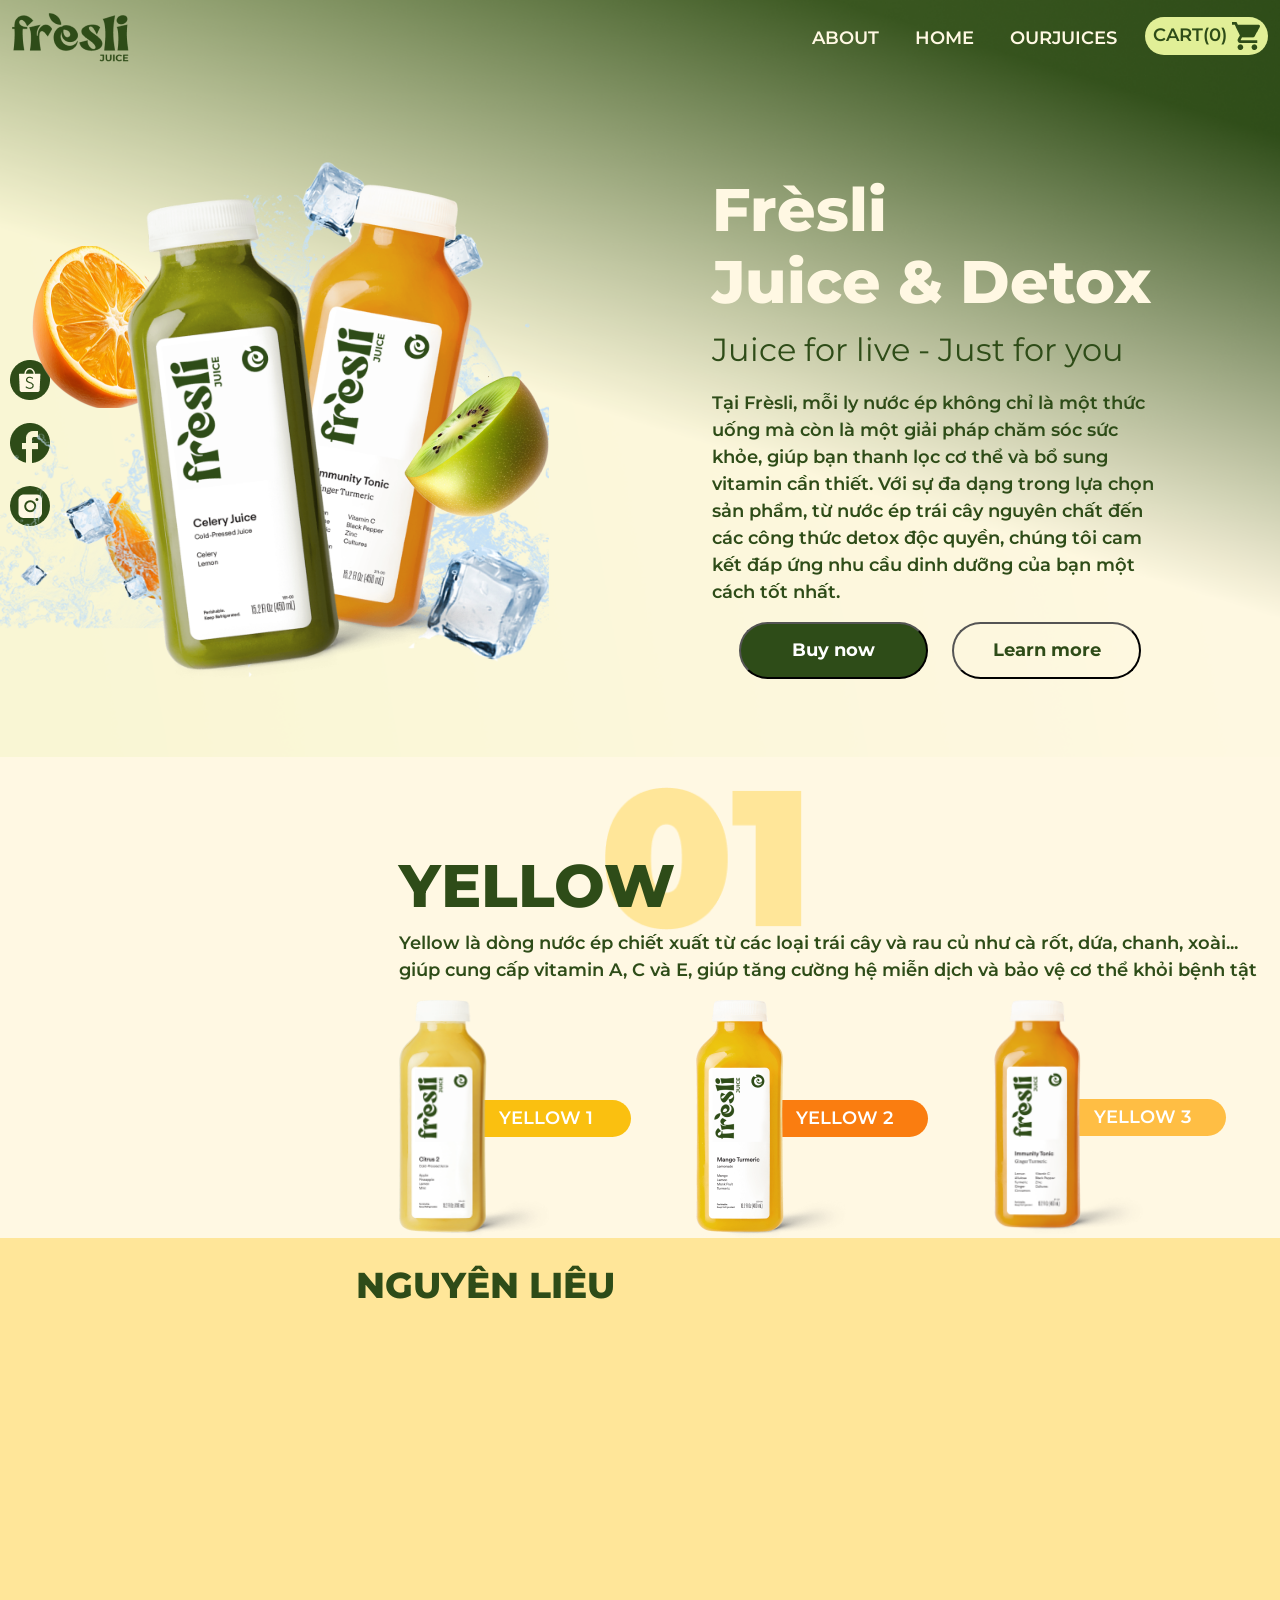
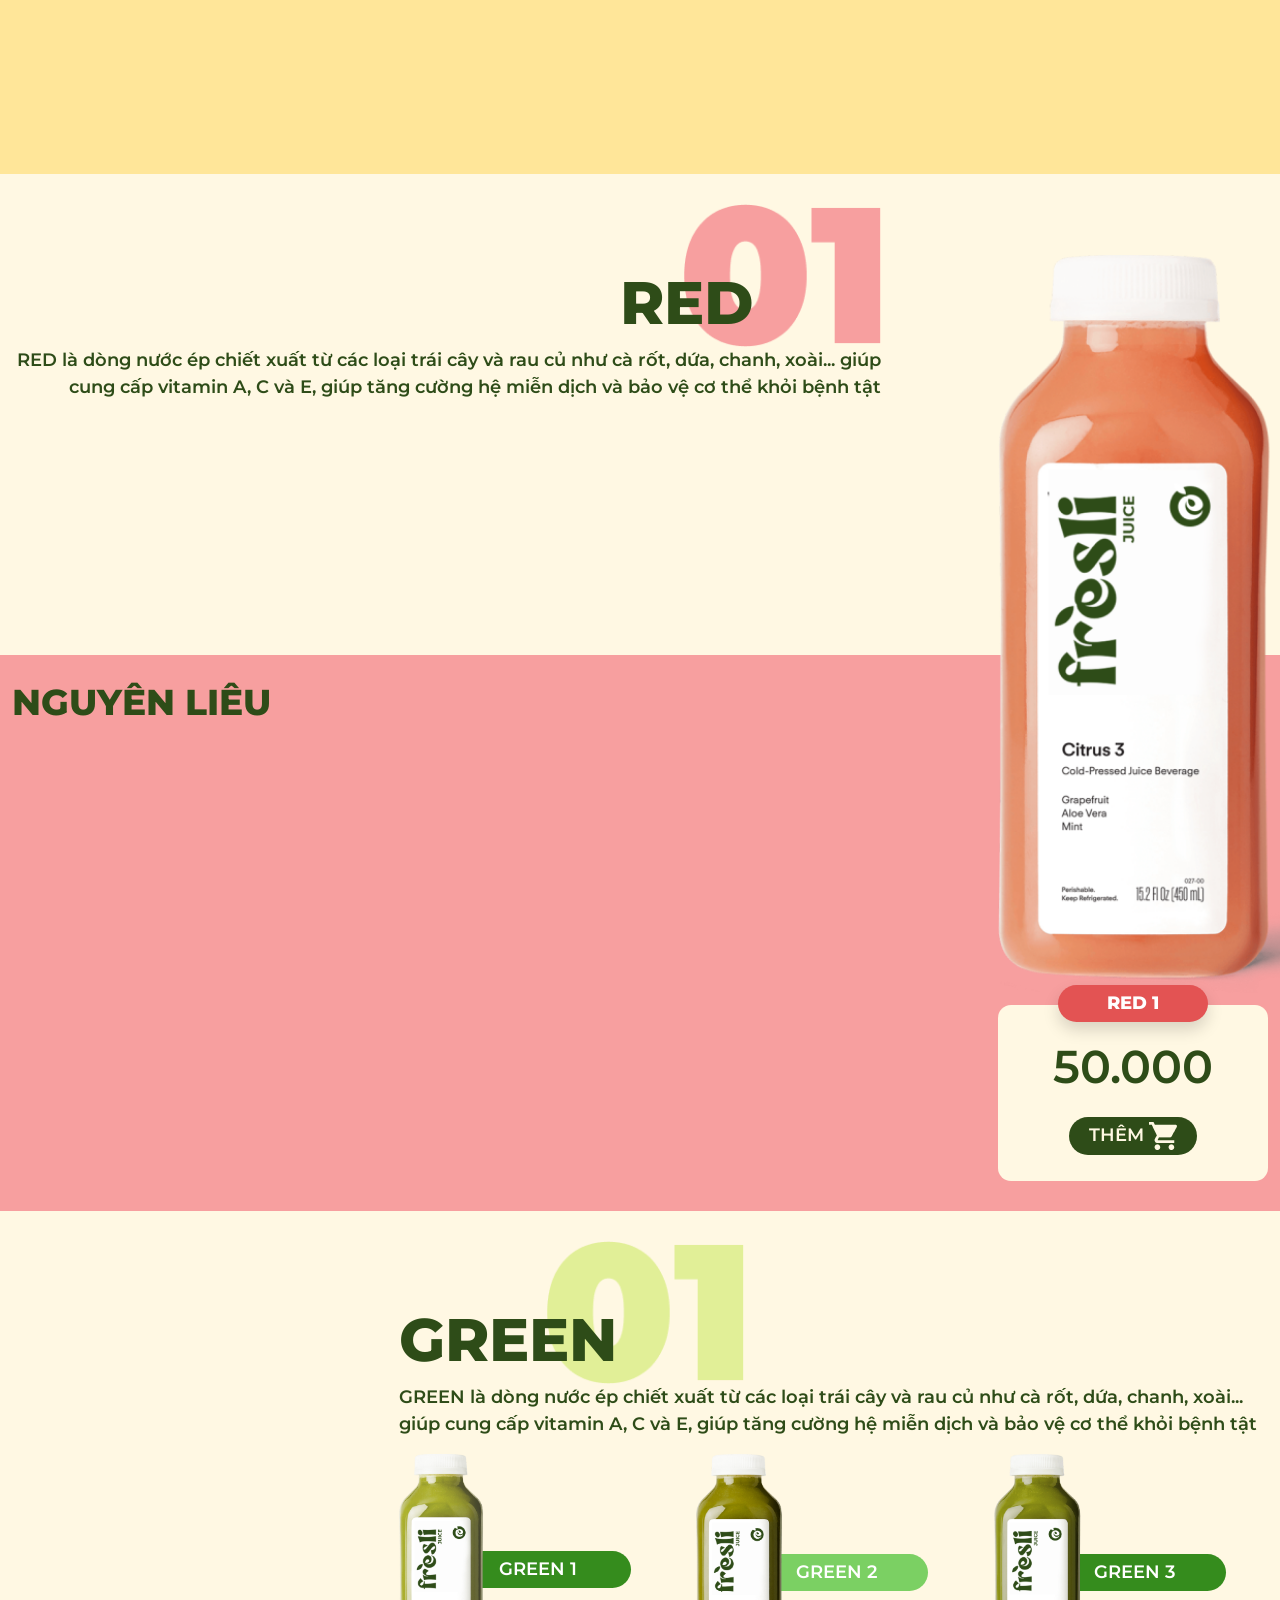
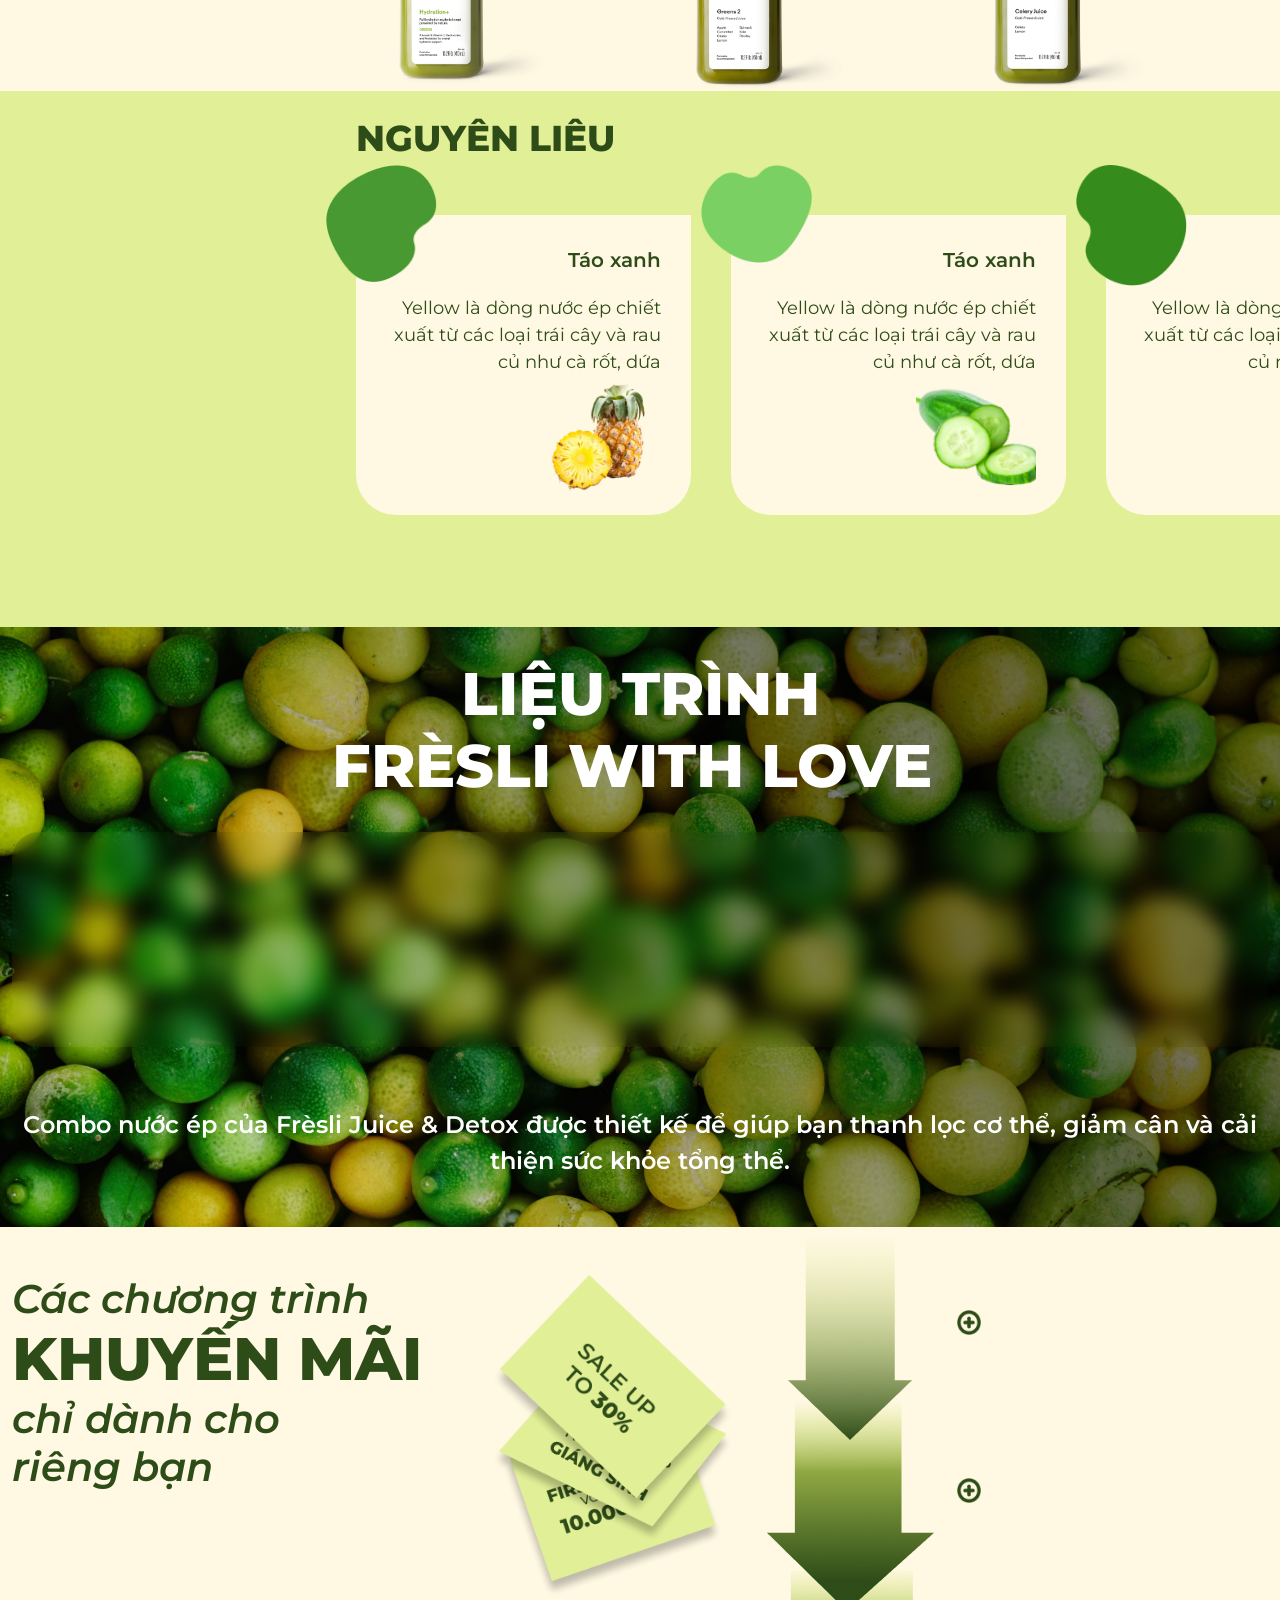
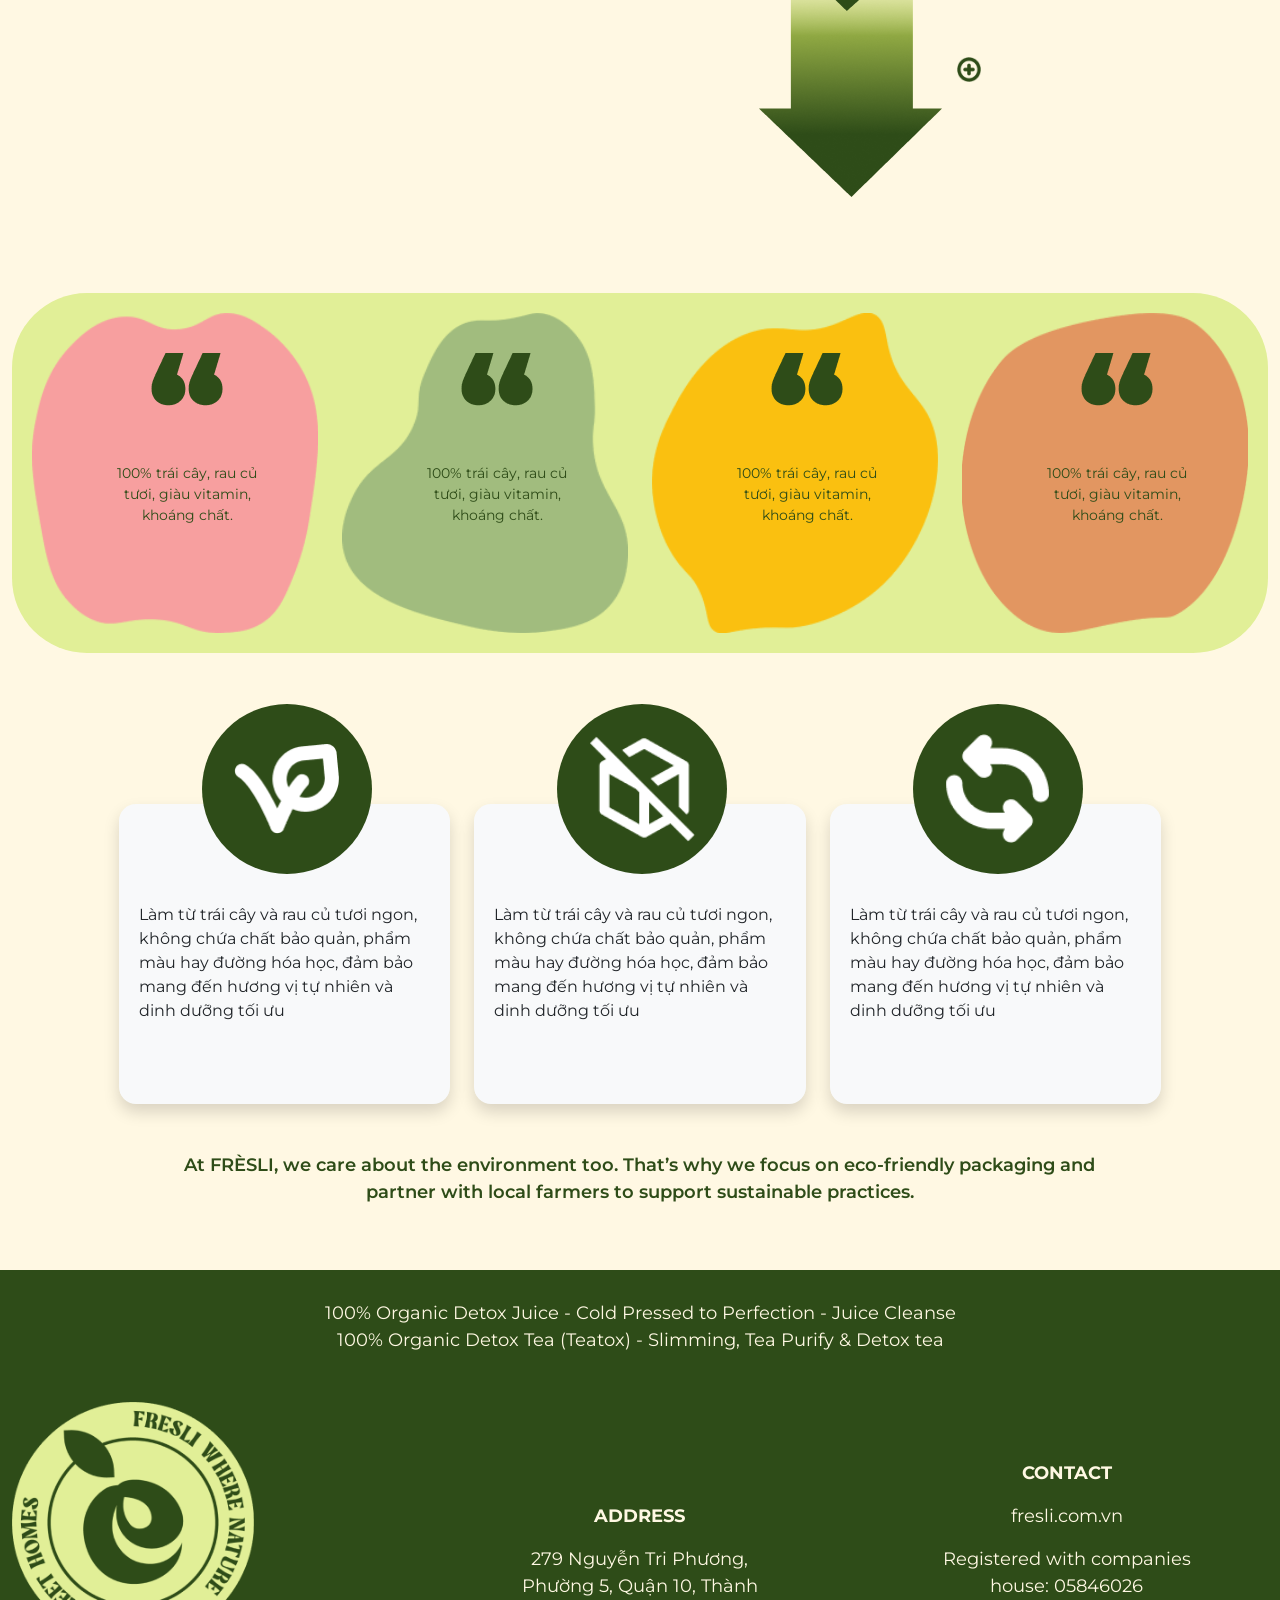
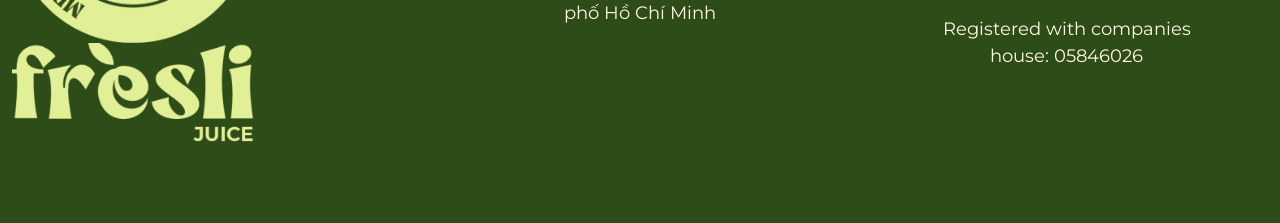
==== commit db69b5ac: "ipda" ====
--- a/index.html
+++ b/index.html
@@ -14,7 +14,7 @@
       rel="stylesheet"
     />
     <script src="https://cdn.jsdelivr.net/npm/bootstrap@5.3.3/dist/js/bootstrap.bundle.min.js"></script>
-    <link rel="stylesheet" href="./style.css" />
+    <link rel="stylesheet" href="./css/style.css" />
   </head>
   <body>
     <img class="fix-shopee" src="images/ic-shopee.png" />
@@ -22,7 +22,7 @@
     <div class="fix-ig">
       <img src="images/ic-ig.png" />
     </div>
-    <header>
+    <header id="header">
       <nav class="navbar navbar-expand-lg">
         <div class="container">
           <a class="navbar-brand" href="#">
--- a/css/style.css
+++ b/css/style.css
@@ -0,0 +1,913 @@
+
+@import url('https://fonts.googleapis.com/css2?family=Dancing+Script&family=Montserrat:ital,wght@0,100..900;1,100..900&display=swap');
+*{
+    font-family: Montserrat;
+    margin: 0;
+    padding: 0;
+}
+body {
+    overflow-x: hidden;
+}
+.container {
+    max-width: 100%;
+}
+#header {
+    background-image: url(../images/Rectangle\ 1.png);
+    background-size: cover;
+    background-repeat: no-repeat;
+}
+.navbar {
+    position: absolute;
+    width: 100%;
+    top: 0;
+    left: 0;
+    right: 0;
+    background-color: transparent !important;
+}
+.nav-link {
+    color: #FFF8E3;
+    font-size: 18px;
+    margin-left: 20px;
+    font-weight: 600;
+}
+.nav-link.cart {
+    background: #E1EF97;
+    border-radius: 40px;
+    color: #2E4C18;
+    padding: 5px 30px;
+    display: block;
+}
+.banner {
+    display: grid;
+    align-items: center;
+    grid-template-columns: 800px 1fr;
+    padding-top: 10%;
+}
+.banner-img {
+    width: 727px;
+    height: 631px;
+    gap: 20px;
+}
+
+.img-banner-1 {
+    width: 146px;
+    height: auto;
+    position: absolute;
+    top: 120px;
+    left: 120px;
+    z-index: 1;
+    transition: .5s;
+}
+.img-banner-2 {
+    width: 111px;
+    height: auto;
+    position: absolute;
+    bottom: 140px;
+    left: 180px;
+    z-index: 2;
+    transition: .5s;
+}
+.img-banner-3 {
+    width: 624px;
+    height: auto;
+    position: absolute;
+    top: 20px;
+    left: 32px;
+    z-index: 3;
+    transition: .5s;
+}
+.img-banner-4 {
+    width: 359px;
+    height: auto;
+    position: absolute;
+    top: 50px;
+    right: 30px;
+    z-index: 4;
+    transition: .5s;
+}
+.img-banner-5 {
+    width: 360px;
+    height: auto;
+    position: absolute;
+    top: 50px;
+    left: 200px;
+    z-index: 5;
+    transition: .5s;
+}
+.img-banner-6 {
+    width: 145px;
+    height: auto;
+    position: absolute;
+    top: 250px;
+    right: 90px;
+    z-index: 6;
+    transition: .5s;
+}
+
+.banner-content {
+    padding-bottom: 30px;
+  
+}
+.banner-content .heading {
+    font-size: 60px;
+    color: #FFF8E3;
+    font-weight: 800;
+}
+
+.banner-content .title {
+    font-size: 32px;
+    color: #2E4C18;
+}
+
+.text {
+    font-size: 18px;
+    color: #2E4C18;
+    font-weight: 600;
+}
+
+.banner-img:hover .img-banner-1 {
+    transform: scale(1.1);
+    top: 90px;
+    left: 90px;
+}
+
+.banner-img:hover .img-banner-2 {
+    transform: scale(1.1);
+    transform: rotate(-15deg);
+    left: 130px;
+}
+
+.banner-img:hover .img-banner-3 {
+    transform: scale(1.1);
+}
+
+.banner-img:hover .img-banner-4 {
+    transform: rotate(10deg);
+}
+
+.banner-img:hover .img-banner-5 {
+    transform: rotate(-10deg);
+    top: 30px;
+    left: 180px;
+}
+
+.banner-img:hover .img-banner-6 {
+    transform: scale(1.2);
+}
+
+@media screen and (min-width: 1080px) {
+    .container {
+        width: 1440px;
+    }
+    .banner {
+        transform: translateX(-100px);
+    }
+ 
+   
+}
+
+
+
+.buynow {
+    font-size: 18px;
+    font-weight: bold;
+    width: 189px;
+    height: 57px;
+    color: #fff;
+    background-color: #2E4C18;
+    border-radius: 40px;
+}
+.learnmore {
+    font-size: 18px;
+    font-weight: bold;
+    width: 189px;
+    height: 57px;
+    color: #2E4C18;
+    background-color: transparent;
+    border-radius: 40px;
+    border: 3px solid 2E4C18;
+}
+
+.bg-primary-default {
+    background-color: #FFF8E3;
+}
+
+.yellow-row {
+    display: grid;
+    grid-template-columns: 270px 1fr;
+    gap: 20px;
+}
+
+.section-title {
+    font-size: 60px;
+    color: #2E4C18;
+    font-weight: 800;
+}
+
+.yellow-row .section-title {
+    margin-right: -70px;
+    position: relative;
+}
+
+.yellow-right {
+    padding-left: 10%;
+    padding-top: 30px;
+}
+
+.yl-title-text {
+    background-color: #FAC010;
+    color: #fff;
+    font-size: 18px;
+    font-weight: 600;
+    padding: 5px 30px;
+    border-top-right-radius: 40px;
+    border-bottom-right-radius: 40px;
+    width: 162px !important;
+    margin-left: -80px;
+    white-space: nowrap;
+}
+
+.yl-yl-bot img {
+    width: 150px;
+    transition: .5s;
+}
+
+.yl-yl-bot:hover img {
+    cursor: pointer;
+    transform: rotate(15deg);
+}
+
+.yl-left-img {
+    position: absolute;
+    left: 0;
+    top: -400px;
+    height: 200px;
+}
+.yellow-left {
+    margin-top: 330px;
+    background-color: #fff8e3;
+    border-radius: 13px;
+    padding: 10px 20px;
+    text-align: center;
+    margin-bottom: 30px;
+}
+
+.yellow-left .title {
+    background-color: #FAC010;
+    font-size: 18px;
+    font-weight: 800;
+    padding: 5px 20px;
+    border-radius: 40px;
+    width: 150px;
+    margin: auto;
+    margin-top: -30px;
+    color: #fff;
+}
+
+.yellow-left .number {
+    font-size: 46px;
+    font-weight: 600;
+    display: inline-block;
+    color: #2E4C18;
+    margin-top: 10px;
+}
+
+.yellow-left .yl-cart {
+    display: inline-block;
+    background: #2E4C18;
+    color: #FFF8E3;
+    font-size: 18px;
+    font-weight: 600;
+    padding: 5px 20px;
+    border-radius: 40px;
+}
+.yl-r-b-title {
+    font-size: 36px;
+    font-weight: 800;
+    color: #2E4C18;
+    padding-top: 20px;
+}
+.yl-r-b-item {
+    background-color: #fff8e3;
+    padding: 30px;
+    margin-top: 50px;
+    height: 300px;
+    border-top-left-radius: 40px;
+    border-bottom-left-radius: 40px;
+    border-bottom-right-radius: 40px;
+}
+.yl-r-b-title {
+    padding-left: 5%;
+}
+
+.yl-r-b-item > img{
+    position: absolute;
+    top: -50px;
+    left: -30px;
+    width: 111px;
+}
+#nguyenlieuend1, #nguyenlieuend2, #nguyenlieuend3, #nguyenlieured1, #nguyenlieured2, #nguyenlieured3, #nguyenlieugreen1, #nguyenlieugreen2, #nguyenlieugreen3 {
+    width: 120px;
+    height: 120px;
+    object-fit: cover;
+}
+.yl-r-b-item .label {
+    color: #2E4C18;
+    font-size: 20px;
+    font-weight: 600;
+    margin-bottom: 20px;
+    text-align: end;
+}
+.yl-r-b-item .value {
+    color: #2E4C18;
+    font-size: 18px;
+    text-align: end;
+}
+.yl-r-b-row {
+    padding-left: 5%;
+    position: relative;
+    display: grid;
+    grid-template-columns: 335px 335px 335px;
+    overflow: hidden;
+    gap: 40px;
+    overflow-x: scroll;
+    scrollbar-width: none; /* Ẩn thanh cuộn trong Firefox */
+}
+
+.yl-r-b-row::-webkit-scrollbar {
+    display: none; /* Chrome, Safari, Edge */
+}
+
+.red-row {
+    display: grid;
+    grid-template-columns: 1fr 270px;
+    gap: 20px;
+}
+
+.red-row .section-title {
+    margin-right: -70px;
+    position: relative;
+}
+
+
+
+.rl-rl-bot img {
+    width: 150px;
+    transition: .5s;
+}
+
+.rl-rl-bot:hover img {
+    cursor: pointer;
+    transform: rotate(-15deg);
+}
+
+.rl-title-text {
+    background-color: #EA6C6C;
+    color: #fff;
+    font-size: 18px;
+    font-weight: 600;
+    padding: 5px 30px;
+    border-top-left-radius: 40px;
+    border-bottom-left-radius: 40px;
+    width: 162px !important;
+    margin-right: -30px;
+}
+
+.red-right {
+    padding-right: 10%;
+    padding-top: 30px;
+}
+
+.rl-rl-bot {
+    margin-right: -70px;
+}
+
+
+.red-row {
+    display: grid;
+    grid-template-columns: 1fr 270px;
+    gap: 20px;
+}
+
+.rl-r-b-title {
+    font-size: 36px;
+    font-weight: 800;
+    color: #2E4C18;
+    padding-top: 20px;
+    text-align: end;
+    padding-right: 10%;
+}
+
+.rl-r-b-row {
+    padding-right: 10%;
+    position: relative;
+    display: grid;
+    grid-template-columns: 335px 335px 335px;
+    overflow: hidden;
+    gap: 40px;
+    overflow-x: scroll;
+    scrollbar-width: none; /* Ẩn thanh cuộn trong Firefox */
+}
+
+.yl-r-b-row::-webkit-scrollbar {
+    display: none; /* Chrome, Safari, Edge */
+}
+
+.red-right-bot {
+    overflow: hidden;
+    gap: 40px;
+    direction: rtl;
+}
+.rl-r-b-item {
+    background-color: #fff8e3;
+    padding: 30px;
+    margin-top: 50px;
+    height: 300px;
+    border-top-left-radius: 40px;
+    border-bottom-left-radius: 40px;
+    border-bottom-right-radius: 40px;
+}
+
+.rl-r-b-item > img {
+    position: absolute;
+    top: -50px;
+    left: -30px;
+    width: 111px;
+}
+
+.rl-r-b-item .label {
+    color: #2E4C18;
+    font-size: 20px;
+    font-weight: 600;
+    margin-bottom: 20px;
+    text-align: right;
+}
+
+.rl-r-b-item .value {
+    color: #2E4C18;
+    font-size: 18px;
+    text-align: right;
+}
+
+.red-left {
+    margin-top: 350px;
+    background-color: #fff8e3;
+    border-radius: 13px;
+    padding: 10px 20px;
+    text-align: center;
+    margin-bottom: 30px;
+}
+
+.red-left .title {
+    background-color: #E35353;
+    font-size: 18px;
+    font-weight: 800;
+    padding: 5px 20px;
+    border-radius: 40px;
+    width: 150px;
+    margin: auto;
+    margin-top: -30px;
+    color: #fff;
+}
+
+.red-left .number {
+    font-size: 46px;
+    font-weight: 600;
+    display: inline-block;
+    color: #2E4C18;
+    margin-top: 10px;
+}
+
+.red-left .yl-cart {
+    display: inline-block;
+    background: #2E4C18;
+    color: #FFF8E3;
+    font-size: 18px;
+    font-weight: 600;
+    padding: 5px 20px;
+    border-radius: 40px;
+}
+
+.gr-title-text {
+    background-color: #358C1D;
+    color: #fff;
+    font-size: 18px;
+    font-weight: 600;
+    padding: 5px 30px;
+    border-top-right-radius: 40px;
+    border-bottom-right-radius: 40px;
+    width: 162px !important;
+    margin-left: -80px;
+}
+
+.bg-love {
+    width: 100%;
+    height: 600px;
+    background-image: url(../images/bg-love.png);
+    background-size: cover;
+    background-repeat: no-repeat;
+    display: flex;
+    align-items: center;
+    justify-content: center;
+}
+
+.bg-love h2 {
+    font-size: 60px;
+    font-weight: 800;
+    color: #fff;
+    text-align: center;
+    text-transform: uppercase;
+}
+
+
+.bg-love p {
+    font-size: 24px;
+    font-weight: 600;
+    color: #fff;
+    text-align: center;
+    padding-top: 30px;
+}
+
+.love-w {
+    background: linear-gradient(
+      rgba(255, 255, 255, 0.6) 0%, 
+      rgba(255, 255, 255, 0.8) 100%
+    );
+    border-radius: 27px;
+    backdrop-filter: blur(10px); 
+
+}
+
+.love-w-row {
+    display: flex;
+    align-items: center;
+    justify-content: center;
+    gap: 80px;
+    height: 215px;
+    margin: 30px 0;
+}
+
+.love-w-col .date-number {
+    width: 164px;
+}
+
+
+.love-w-col .date-txt {
+    width: 162px;
+    height: 39px;
+    display: flex;
+    align-items: center;
+    justify-content: center;
+    font-size: 18px;
+    border-radius: 40px;
+    background-color: #7BD063;
+    color: #fff;
+    font-weight: 800;
+    margin-top: 20px;
+}
+
+.sale-title {
+    color: #2E4C18;
+    font-size: 40px;
+    font-weight: 600;
+    font-style: italic;
+}
+
+.sale-title span {
+    color: #2E4C18;
+    font-size: 60px;
+    font-weight: 800;
+    font-style: normal;
+    text-transform: uppercase;
+}
+
+.sale-right-item {
+    display: grid;
+    grid-template-columns: 183px 1fr;
+    text-align: center;
+    align-items: center;
+    gap: 40px;
+    margin-top: -40px;
+    position: relative;
+}
+
+.sale-right-item .daucong {
+    position: absolute;
+    top: -15px;
+    left: -25px;
+    width: 24px;
+    cursor: pointer;
+}
+.sale-right-item .content-text {
+    font-size: 14px;
+    color: #fff;
+    padding: 15px 30px;
+    background-color: #2E4C18;
+    border-radius: 14px;
+    margin-left: 25px;
+}
+
+.sale-1 {
+    position: absolute;
+    top: 0;
+    right: 0;
+    width: 245px;
+    z-index: 3;
+    transition: .5s;
+}
+
+.sale-2 {
+    position: absolute;
+    top: 50px;
+    right: 0;
+    width: 245px;
+    z-index: 2;
+    transition: .5s;
+}
+
+.sale-3 {
+    position: absolute;
+    top: 100px;
+    right: 0;
+    width: 245px;
+    z-index: 1;
+    transition: .5s;
+}
+
+.sale-img {
+    cursor: pointer;
+}
+
+.sale-img:hover .sale-2 {
+    top: 130px;
+}
+
+.sale-img:hover .sale-3 {
+    top: 250px;
+}
+
+.img-phay {
+    position: absolute;
+    width: 100%;
+    text-align: center;
+    top: 40px;
+    display: flex;
+    align-items: center;
+    justify-content: center;
+}
+
+.content-phay {
+    position: absolute;
+    width: 100%;
+    text-align: center;
+    top: 150px;
+    display: flex;
+    align-items: center;
+    justify-content: center;
+    font-size: 14px;
+    color: #2E4C18;
+    margin: auto;
+}
+
+.content-phay p{
+    width: 50%;
+    text-align: center;
+    font-size: 14px;
+    color: #2E4C18;
+    margin: auto;
+}
+.box-item {
+    
+    border-radius: 17px;
+}
+.box-content {
+    height: 300px;
+    padding: 20px;
+    display: flex;
+    justify-content: center;
+    padding-top: 30%;
+}
+
+.box-img {
+    width: 170px;
+    height: 170px;
+    background-color: #2E4C18;
+    border-radius: 50%;
+    display: flex;
+    align-items: center;
+    justify-content: center;
+    position: absolute;
+    top: -100px;
+    left: 25%;
+}
+
+.box {
+    margin-top: 12%;
+}
+
+footer {
+    background-color: #2E4C18;
+    padding: 30px 0;
+    color: #FFF8E3;
+    font-size: 18px;
+}
+
+#green-banner, #yl-banner {
+    width: 454px;
+}
+#yl-number, #hong-number, #xanh-number {
+    width: auto;
+    height: 143px;
+}
+#pink-banner {
+    width: 414px;
+}
+
+.banner-img-mobile {
+    display: none;
+}
+
+.img-box {
+    height: 320px;
+    width: 100%;
+}
+
+@media screen and (max-width: 991px) {
+    .banner-img-desktop {
+        display: none;
+    }
+    .banner-img-mobile {
+        display: block;
+    }
+
+    .banner {
+        display: block;
+    }
+
+    .banner-content .heading {
+        font-size: 60px;
+        color: #2E4C18;
+        font-weight: 800;
+    }
+
+    .banner-content {
+        padding-bottom: 30px;
+        padding-left: 15%;
+        padding-right: 15%;
+    }
+
+    .yellow-row, .red-row {
+        display: block;
+    }
+    .yellow-right {
+        padding-left: 0;
+        padding-top: 30px;
+    }
+    .yl-yl-bot img, .rl-rl-bot img {
+        width: 30%;
+    }
+    .yl-title-text {
+        background-color: #FAC010;
+        color: #fff;
+        font-size: 18px;
+        font-weight: 600;
+        padding: 5px 30px;
+        border-top-right-radius: 40px;
+        border-bottom-right-radius: 40px;
+        width: 162px !important;
+        margin-left: -40px;
+        white-space: nowrap;
+    }
+    .gr-title-text {
+        margin-left: -40px;
+    }
+    .yl-left-img {
+        position: static;
+        height: auto;
+        padding-top: 30px;
+    }
+    .yellow-row > .position-relative, .red-row > .position-relative {
+        display: flex;
+        justify-content: center;
+        align-items: center;
+    }
+    #green-banner, #yl-banner, #pink-banner {
+        width: 100%;
+    }
+    .yellow-left, .red-left {
+        margin: 0;
+    }
+    .yellow-right-bot {
+        padding-bottom: 30px;
+    }
+    .sale-product {
+        display: block;
+    }
+    
+    .sale-product > .col-md-7, .sale-product > .col-md-5 {
+        width: 100%;
+    }
+
+    .sale-right-item:first-child {
+        margin-top: 30px;
+    }
+
+    .box-img {
+        left: 10%;
+        top: -120px;
+    }
+
+    .box {
+        margin-top:25%;
+    }
+    .red-right {
+        padding-right: 0;
+    }
+}
+
+@media screen and (max-width: 767px) {
+    .yellow-row .section-title {
+        margin-right: -220px;
+        position: relative;
+    }
+
+    .yl-title-text, .rl-title-text, .gr-title-text {
+        display: none;
+    }
+    
+    .yl-yl-bot img, .rl-rl-bot img {
+        width: 80%;
+    }
+
+    .rl-rl-bot {
+        margin-right: 0;
+    }
+
+    .love-w-row {
+        display: block;
+        text-align: center;
+        height: auto;
+        padding: 30px 0;
+    }
+
+    .love-w-col {
+        display: flex;
+        margin-bottom: 30px;
+    }
+
+    .bg-love {
+        height: auto;
+        padding: 30px 0;
+    }
+
+    .box-img {
+        left: 10%;
+        top: -120px;
+        position: static;
+    }
+
+    .box-content {
+        height: auto;
+        padding-top: 20px;
+    }
+
+    .box-item {
+        margin-bottom: 20px;
+    }
+
+    .img-center {
+        text-align: center;
+        margin-bottom: 20px;
+    }
+    .banner {
+        padding-top: 80px;
+    }
+}
+
+.fix-shopee {
+    position: fixed;
+    left: 10px;
+    top: 40%;
+    width: 40px;
+    height: 40px;
+}
+.fix-fb {
+    position: fixed;
+    left: 10px;
+    top: 47%;
+    width: 40px;
+    height: 40px;
+}
+.fix-ig {
+    position: fixed;
+    left: 10px;
+    top: 54%;
+    width: 40px;
+    height: 40px;
+    background-color: #2E4C18;
+    padding: 5px;
+    border-radius: 50%;
+    display: flex;
+    align-items: center;
+    justify-content: center;
+}
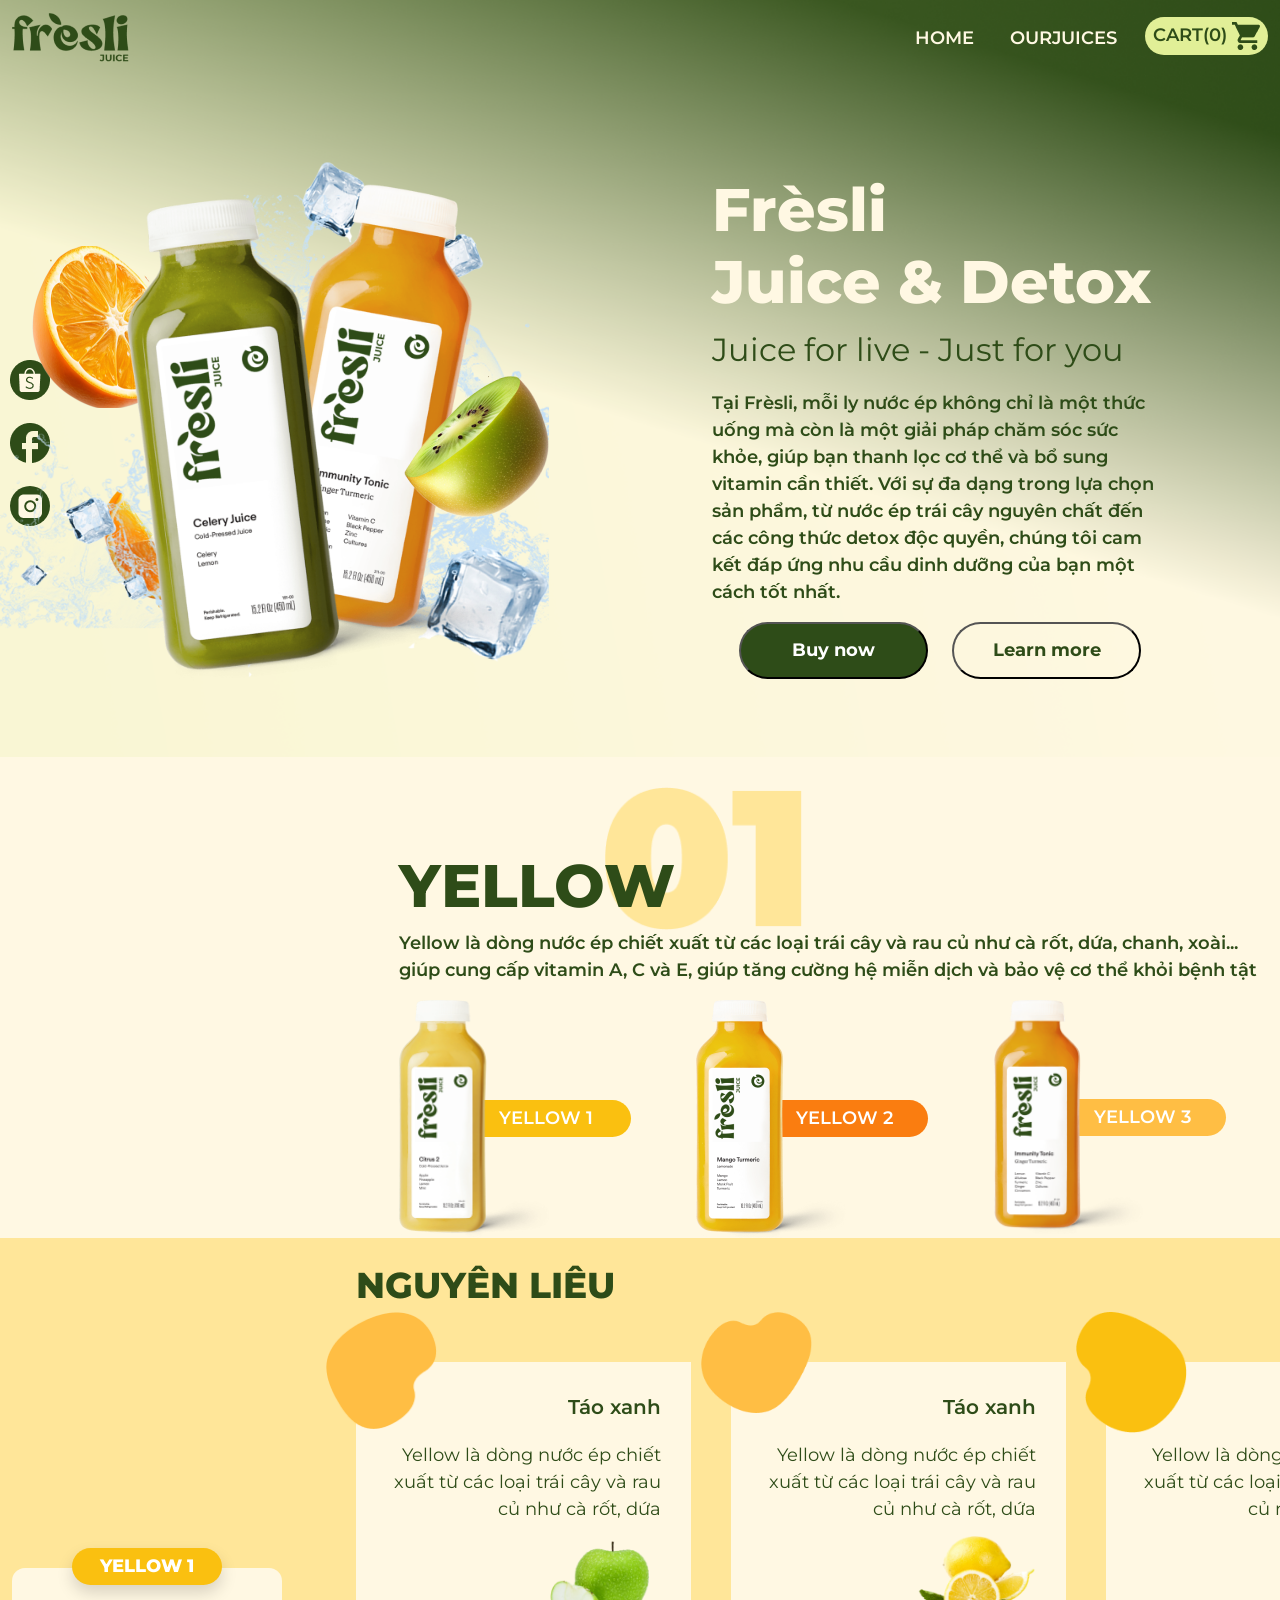
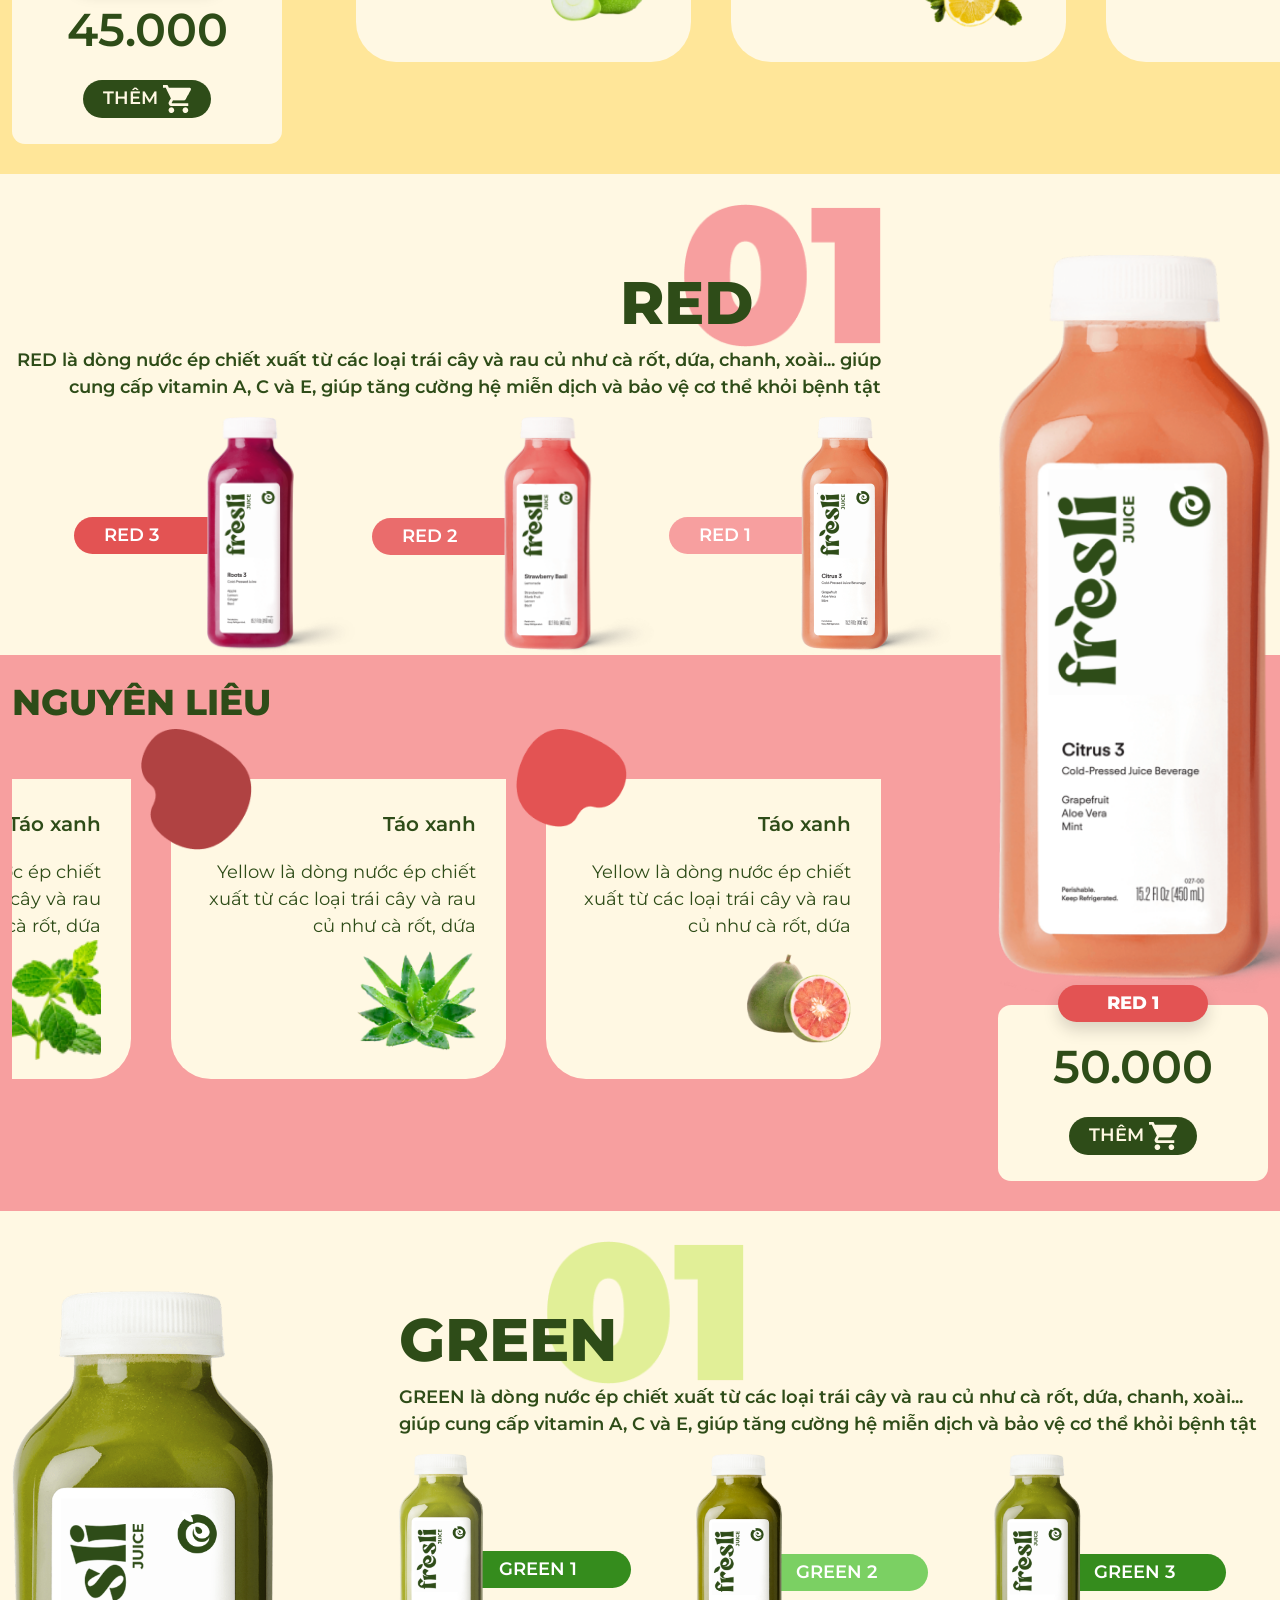
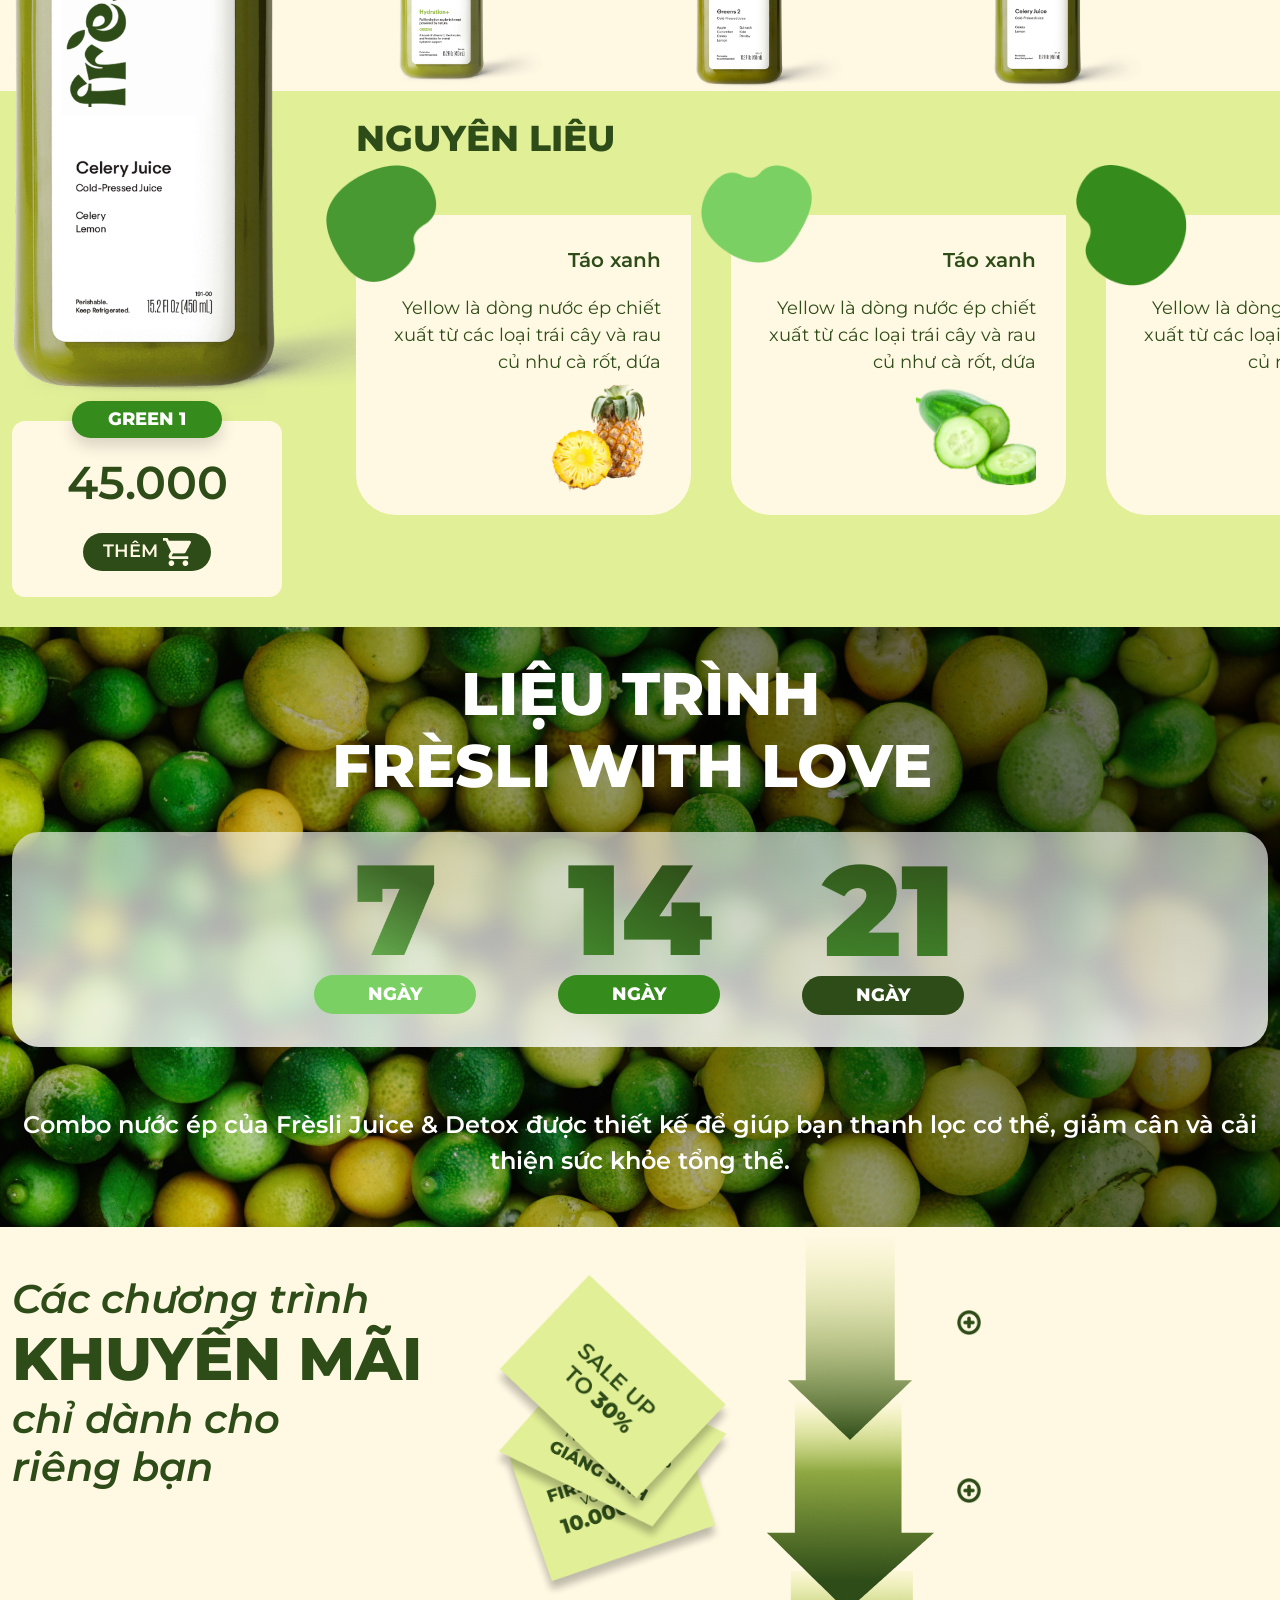
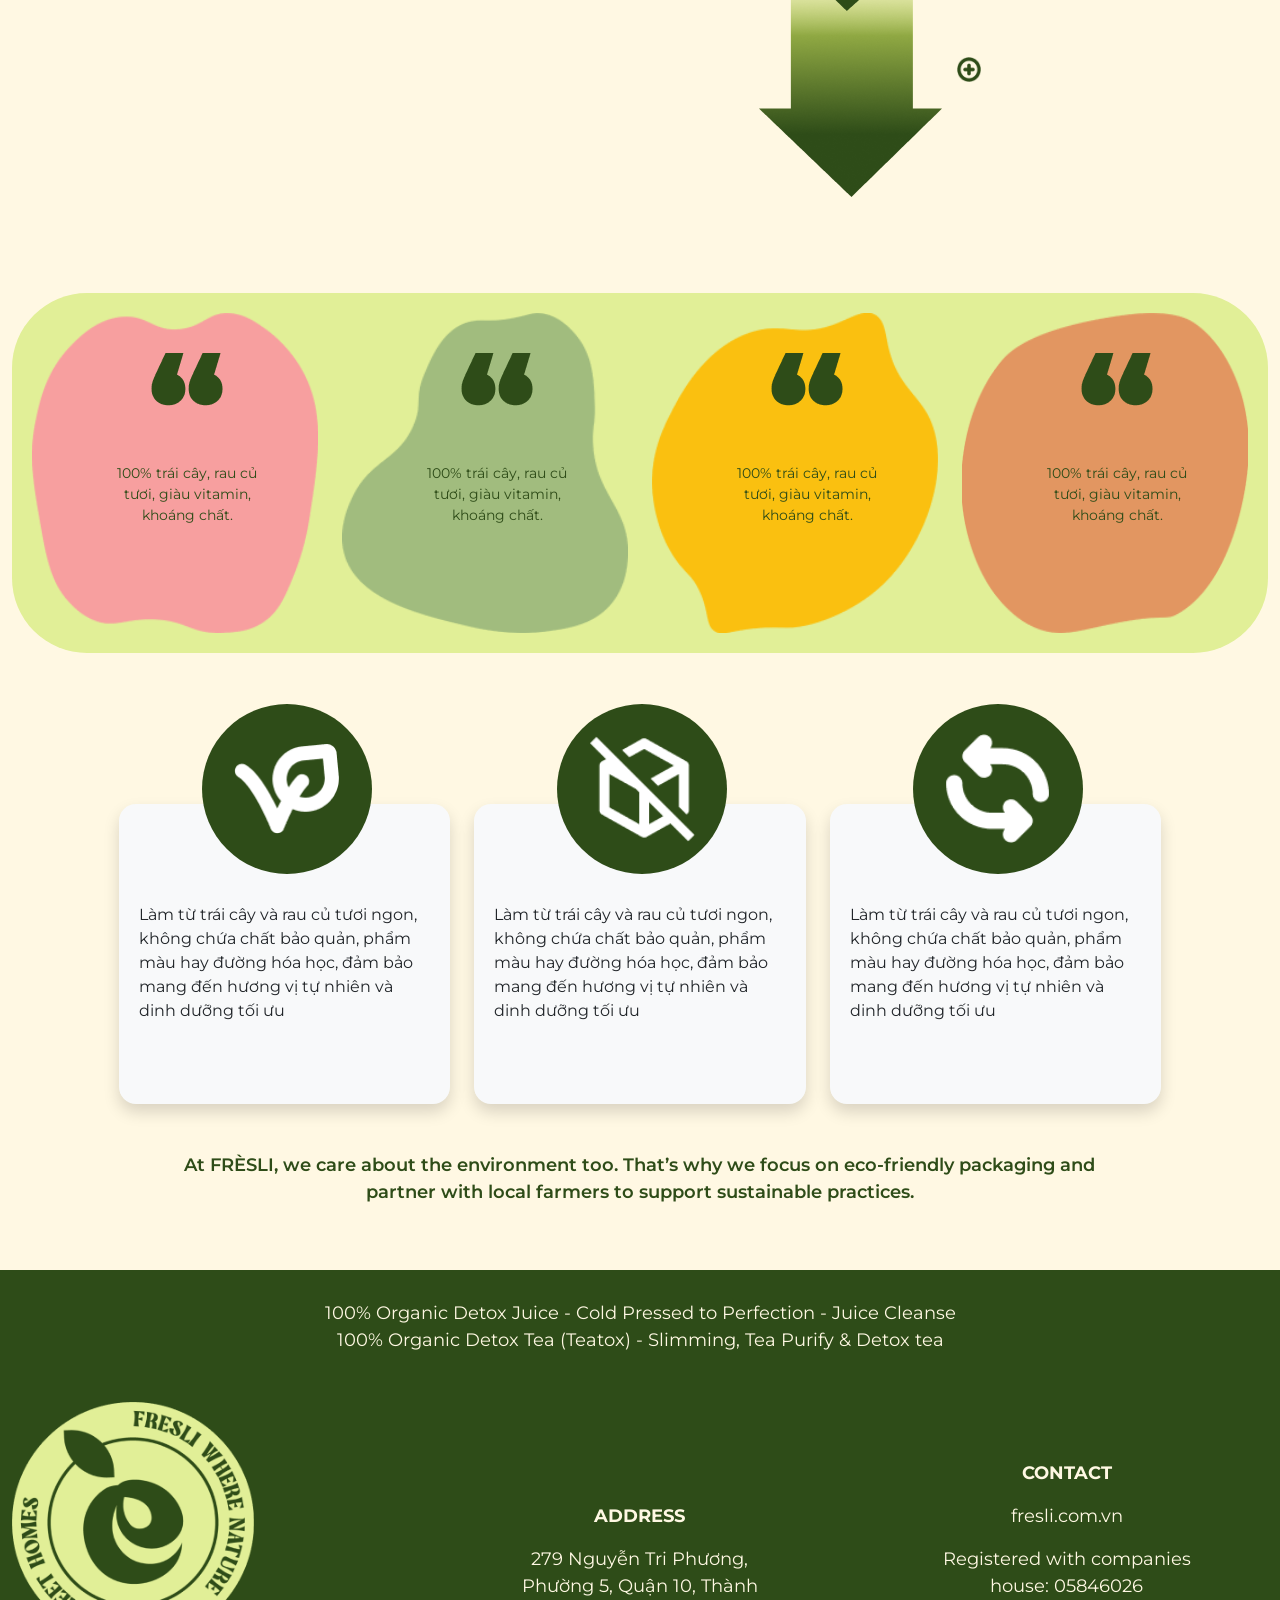
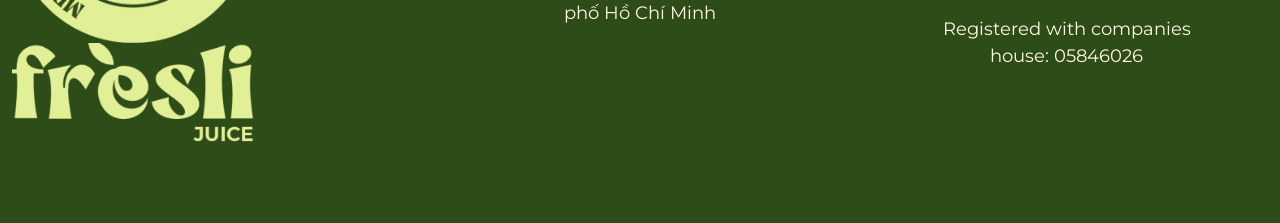
==== commit 64bd4a76: "updated" ====
--- a/index.html
+++ b/index.html
@@ -44,13 +44,10 @@
             <form class="d-flex align-items-center">
               <ul class="navbar-nav me-auto mb-2 mb-lg-0">
                 <li class="nav-item">
-                  <a class="nav-link" aria-current="page" href="#">ABOUT</a>
+                  <a class="nav-link" aria-current="page" href="./index.html">HOME</a>
                 </li>
                 <li class="nav-item">
-                  <a class="nav-link" aria-current="page" href="#">HOME</a>
-                </li>
-                <li class="nav-item">
-                  <a class="nav-link" aria-current="page" href="#">OURJUICES</a>
+                  <a class="nav-link" aria-current="page" href="./shop.html">OURJUICES</a>
                 </li>
                 <li class="nav-item">
                   <a class="nav-link cart" aria-current="page" href="#">
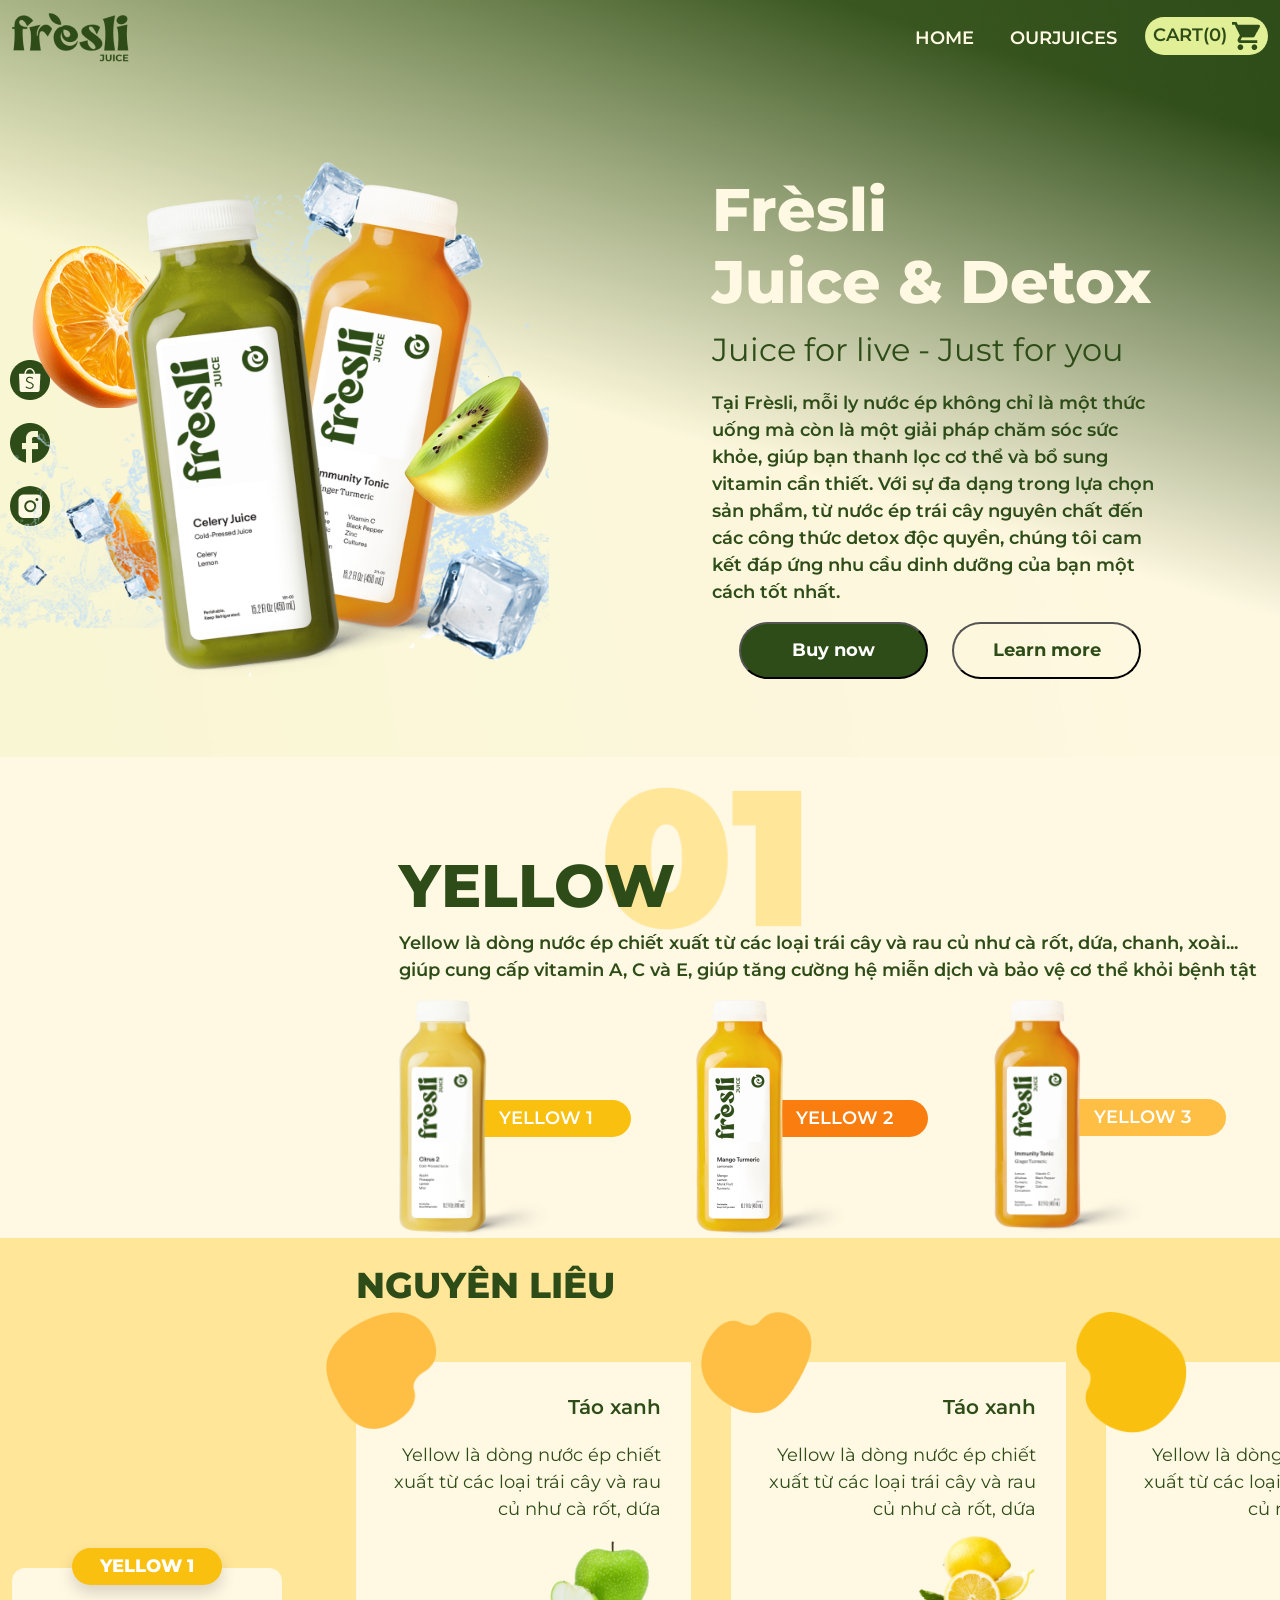
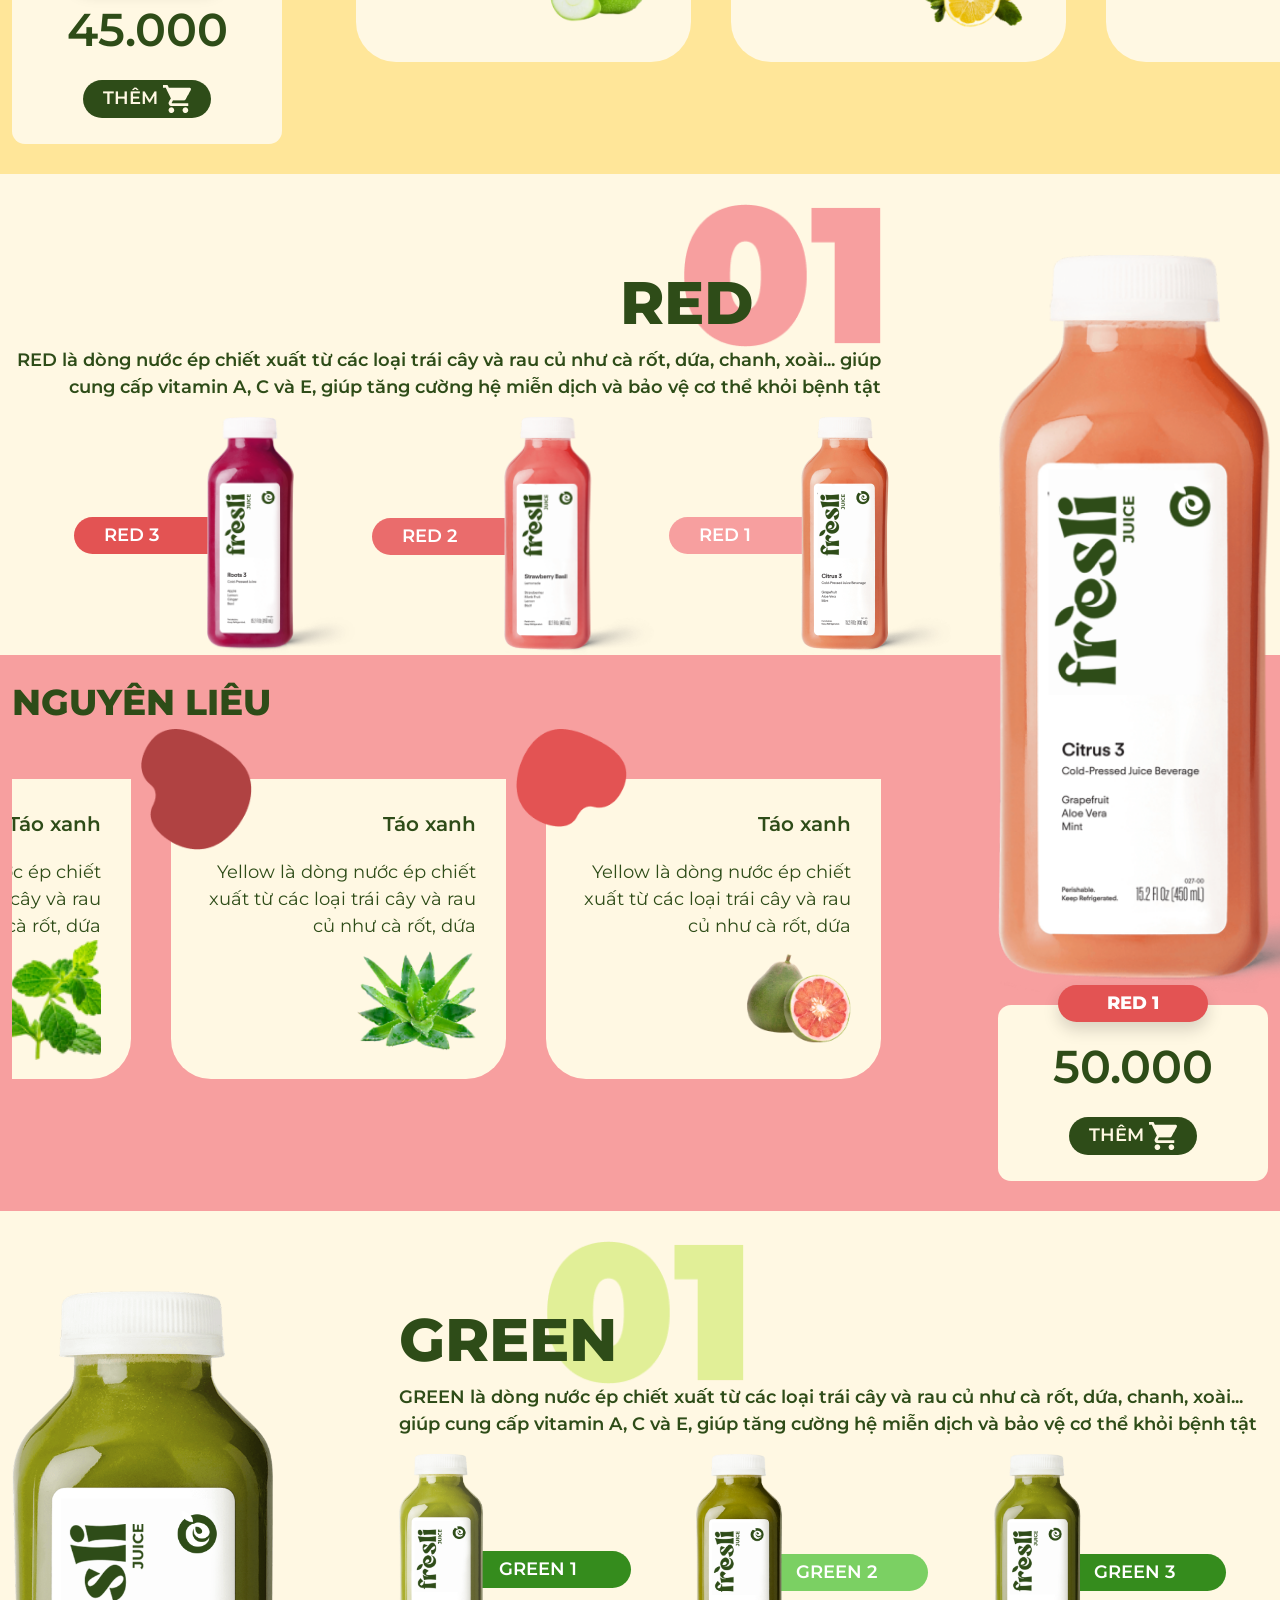
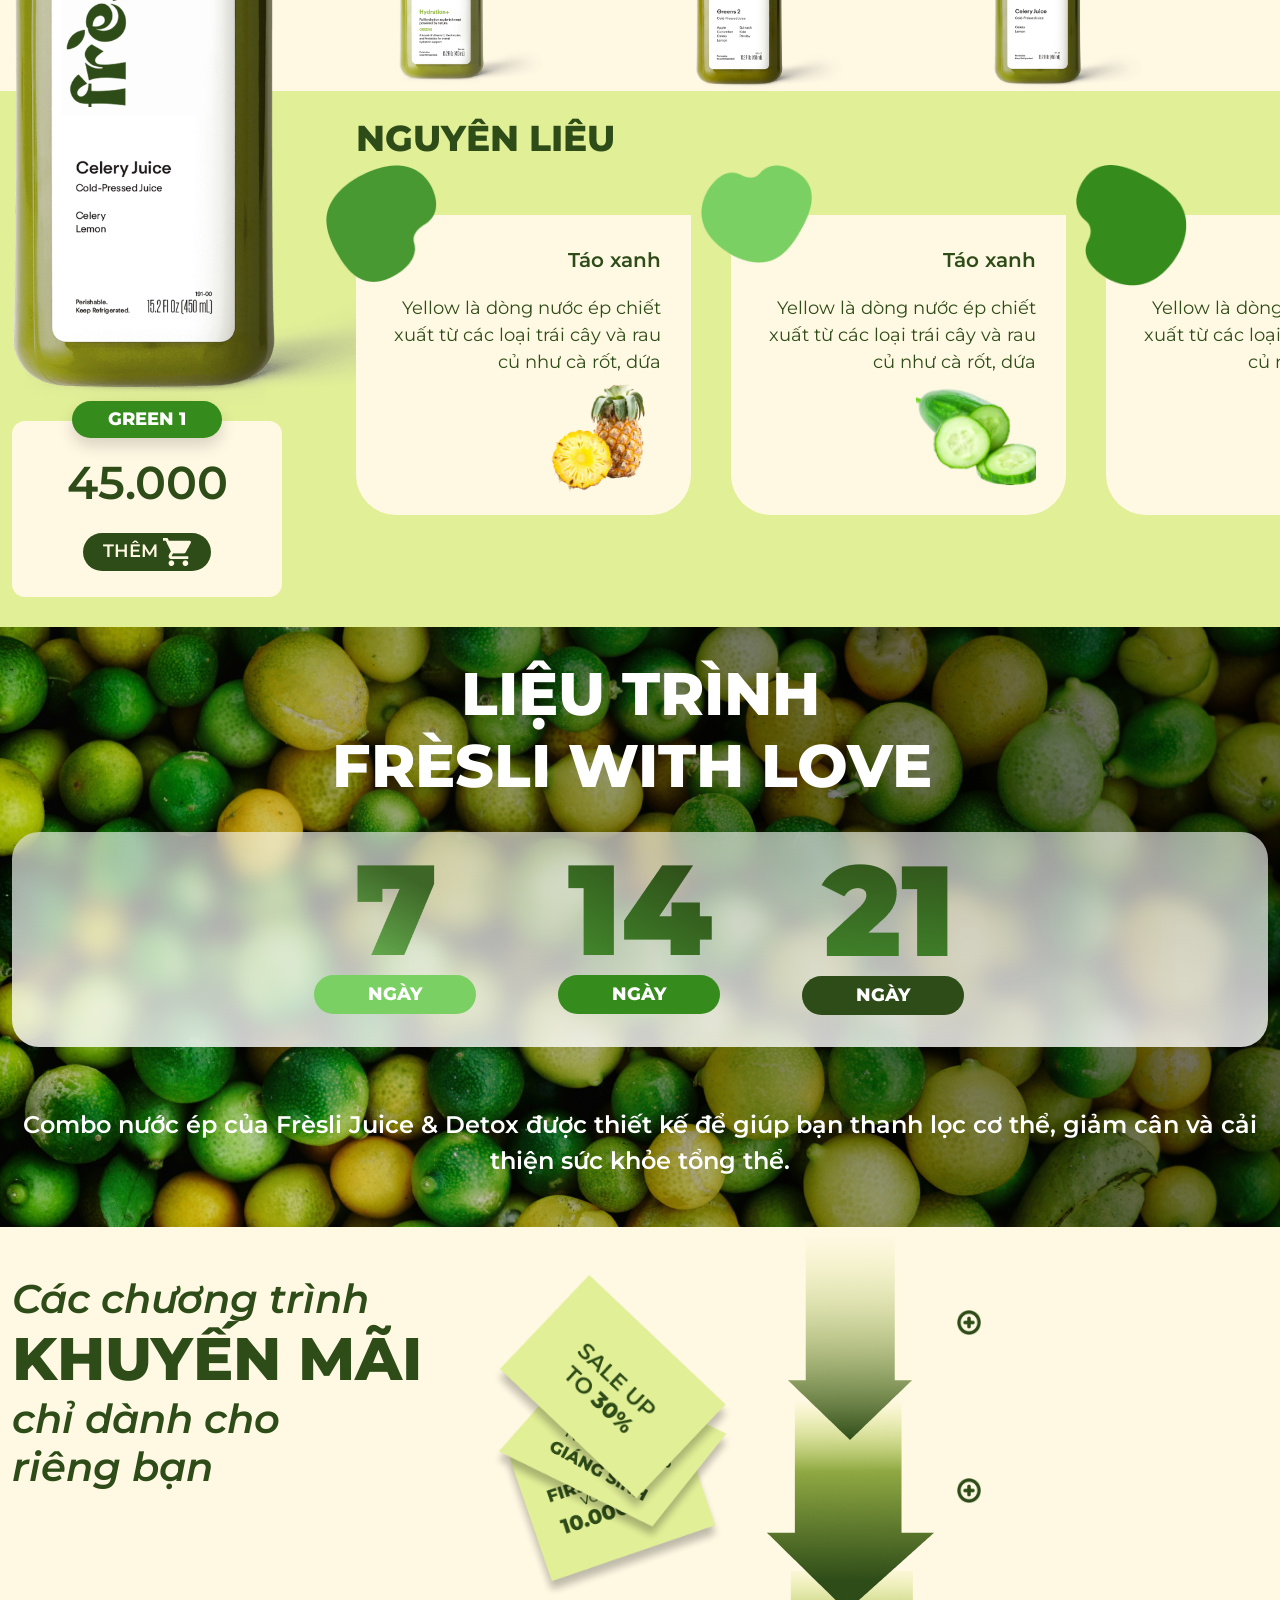
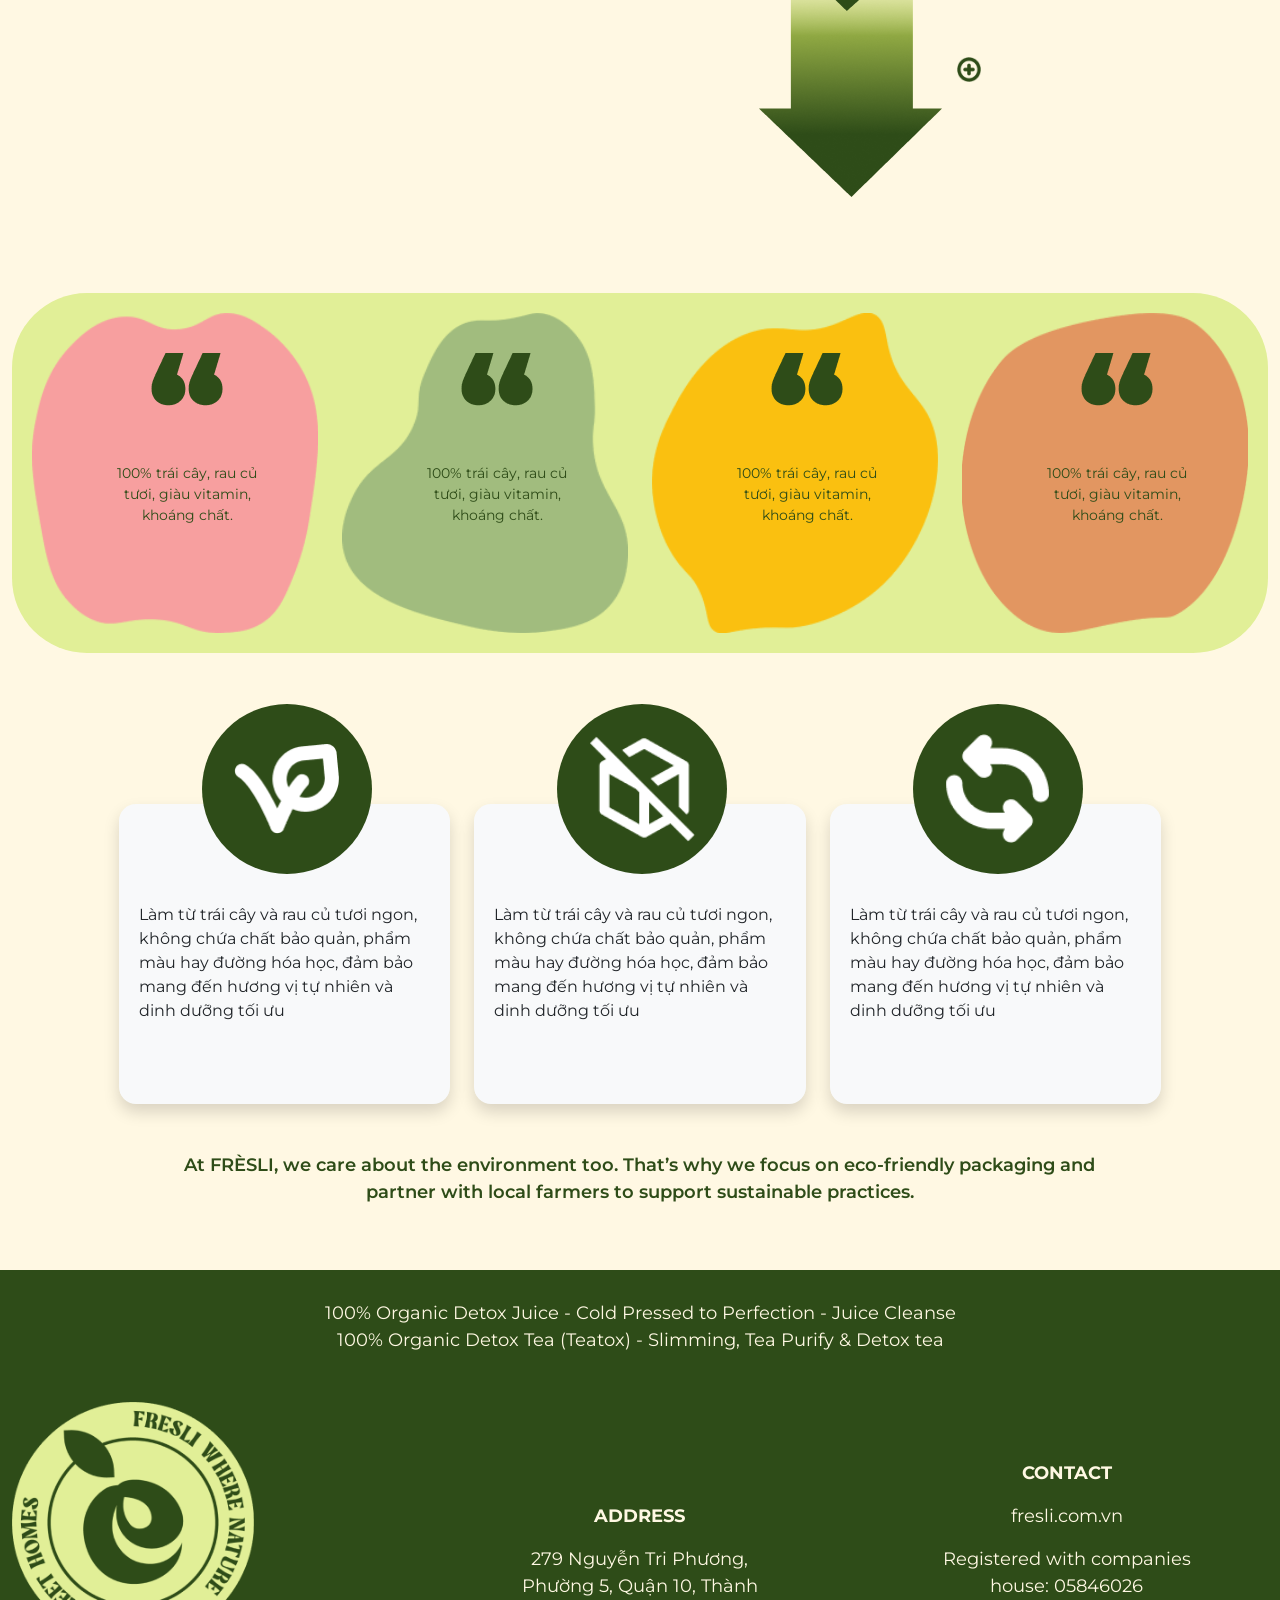
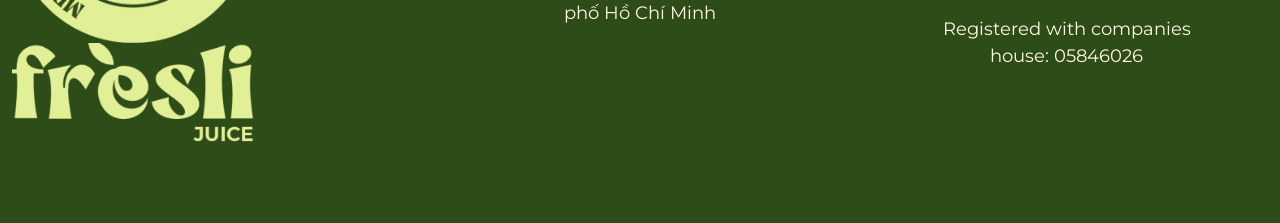
==== commit 23027681: "updated" ====
--- a/index.html
+++ b/index.html
@@ -44,13 +44,17 @@
             <form class="d-flex align-items-center">
               <ul class="navbar-nav me-auto mb-2 mb-lg-0">
                 <li class="nav-item">
-                  <a class="nav-link" aria-current="page" href="./index.html">HOME</a>
+                  <a class="nav-link" aria-current="page" href="./index.html"
+                    >HOME</a
+                  >
                 </li>
                 <li class="nav-item">
-                  <a class="nav-link" aria-current="page" href="./shop.html">OURJUICES</a>
+                  <a class="nav-link" aria-current="page" href="./shop.html"
+                    >OURJUICES</a
+                  >
                 </li>
                 <li class="nav-item">
-                  <a class="nav-link cart" aria-current="page" href="#">
+                  <a class="nav-link cart" aria-current="page" href="cart.html">
                     CART(0) <img width="28" src="images/ic-cart.png" />
                   </a>
                 </li>
--- a/css/style.css
+++ b/css/style.css
@@ -23,6 +23,7 @@
     left: 0;
     right: 0;
     background-color: transparent !important;
+    z-index: 100;
 }
 .nav-link {
     color: #FFF8E3;
